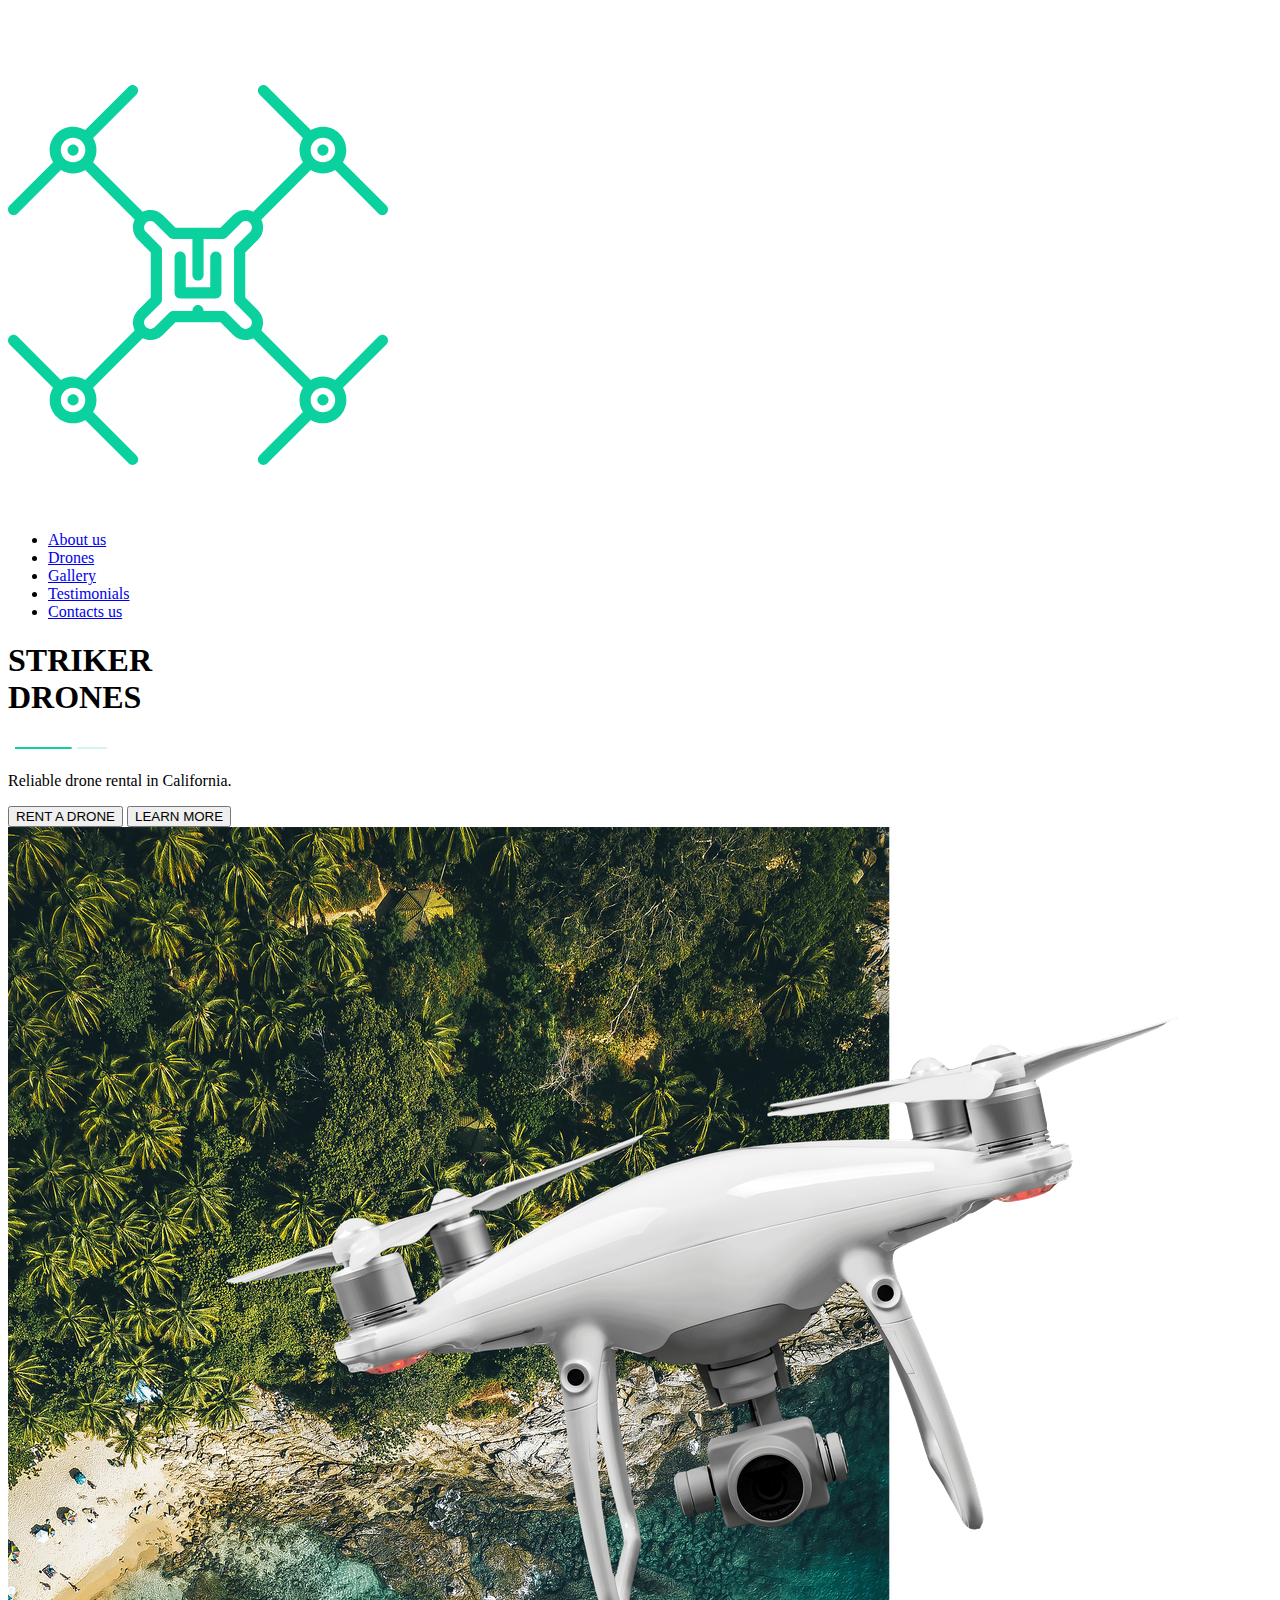
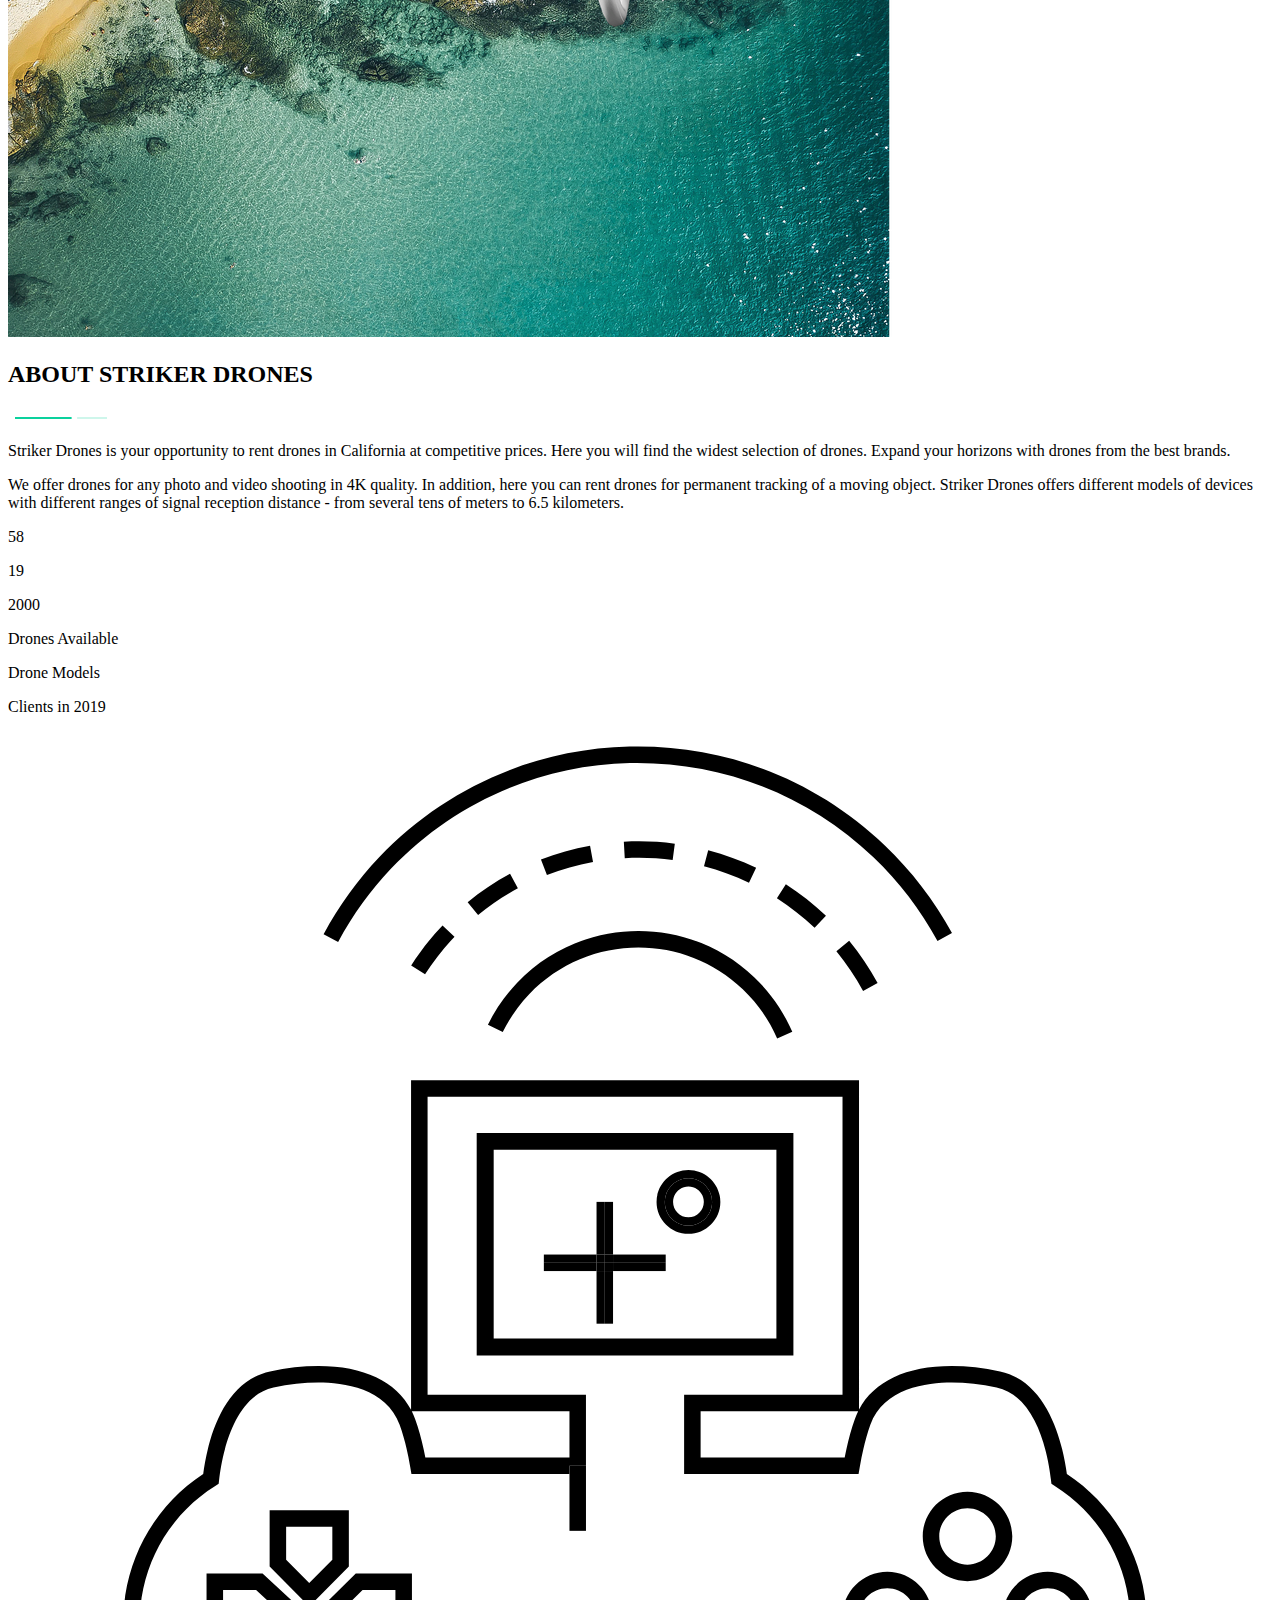
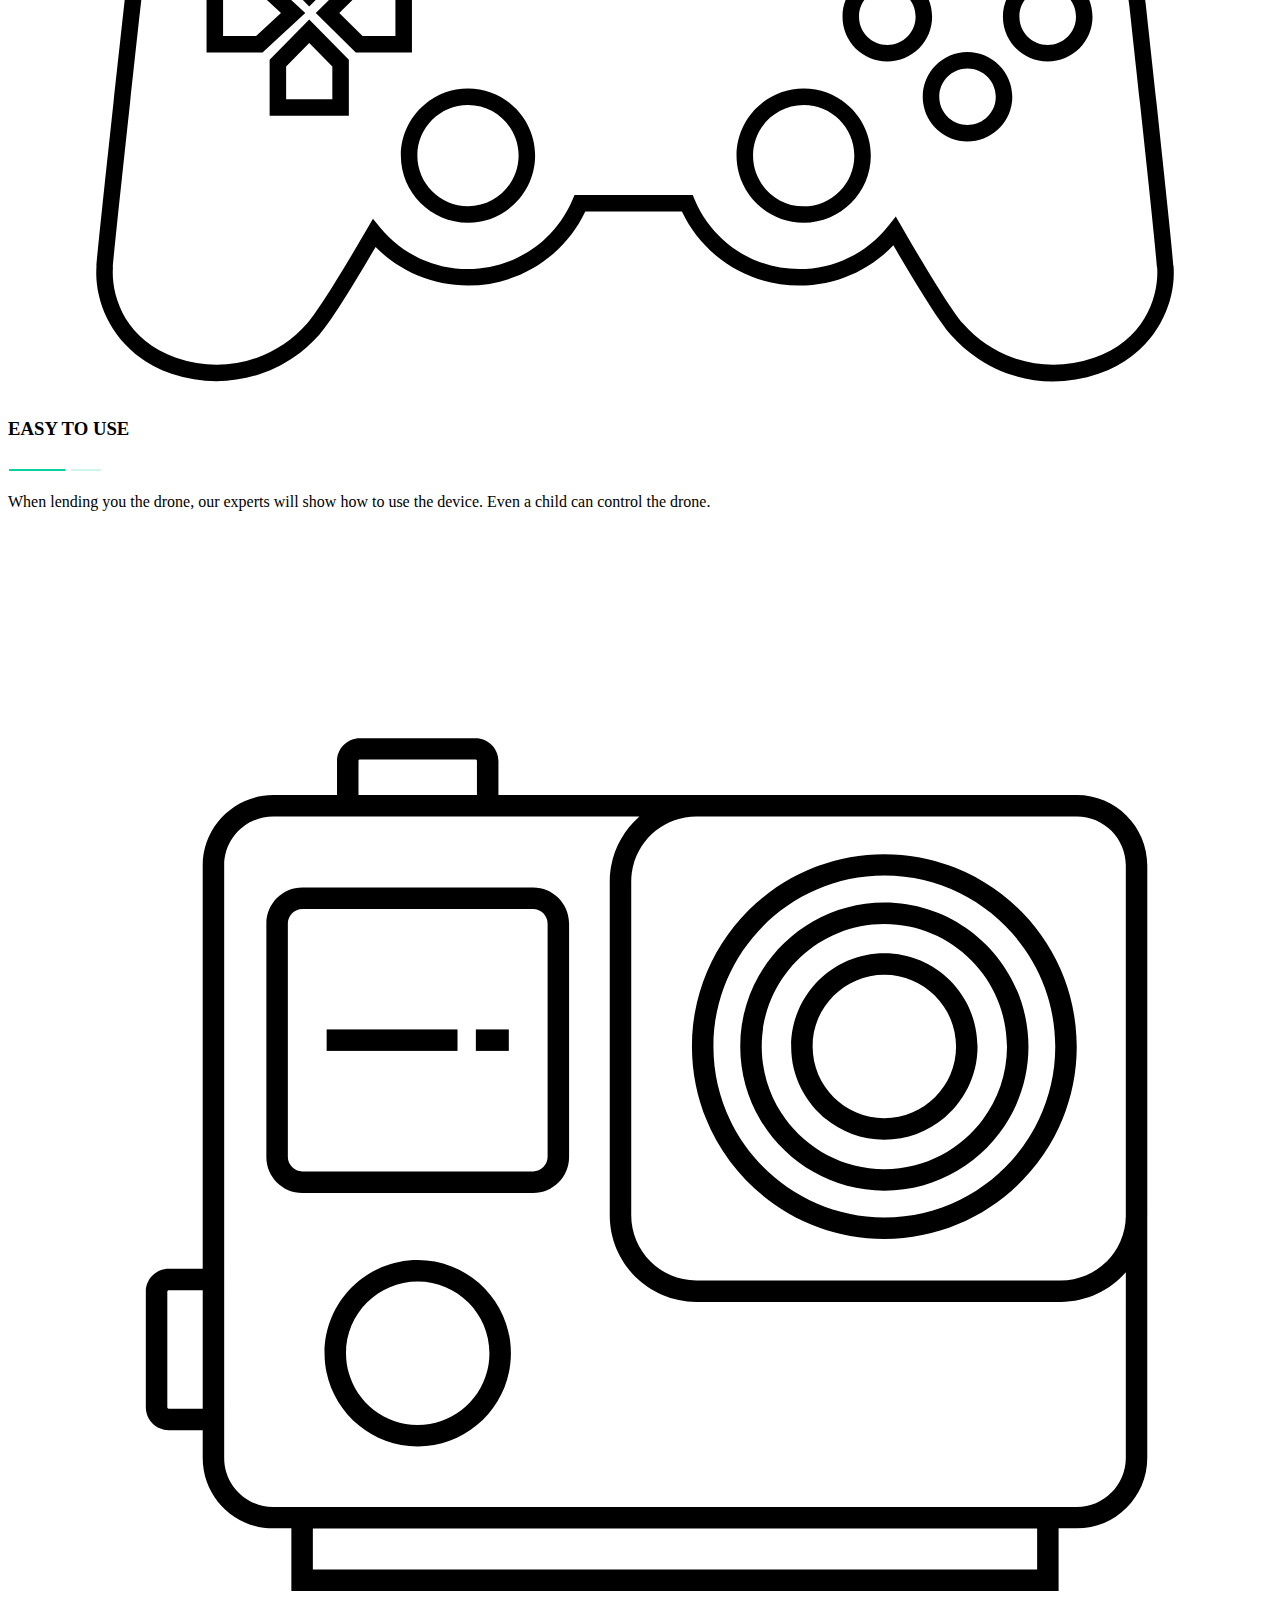
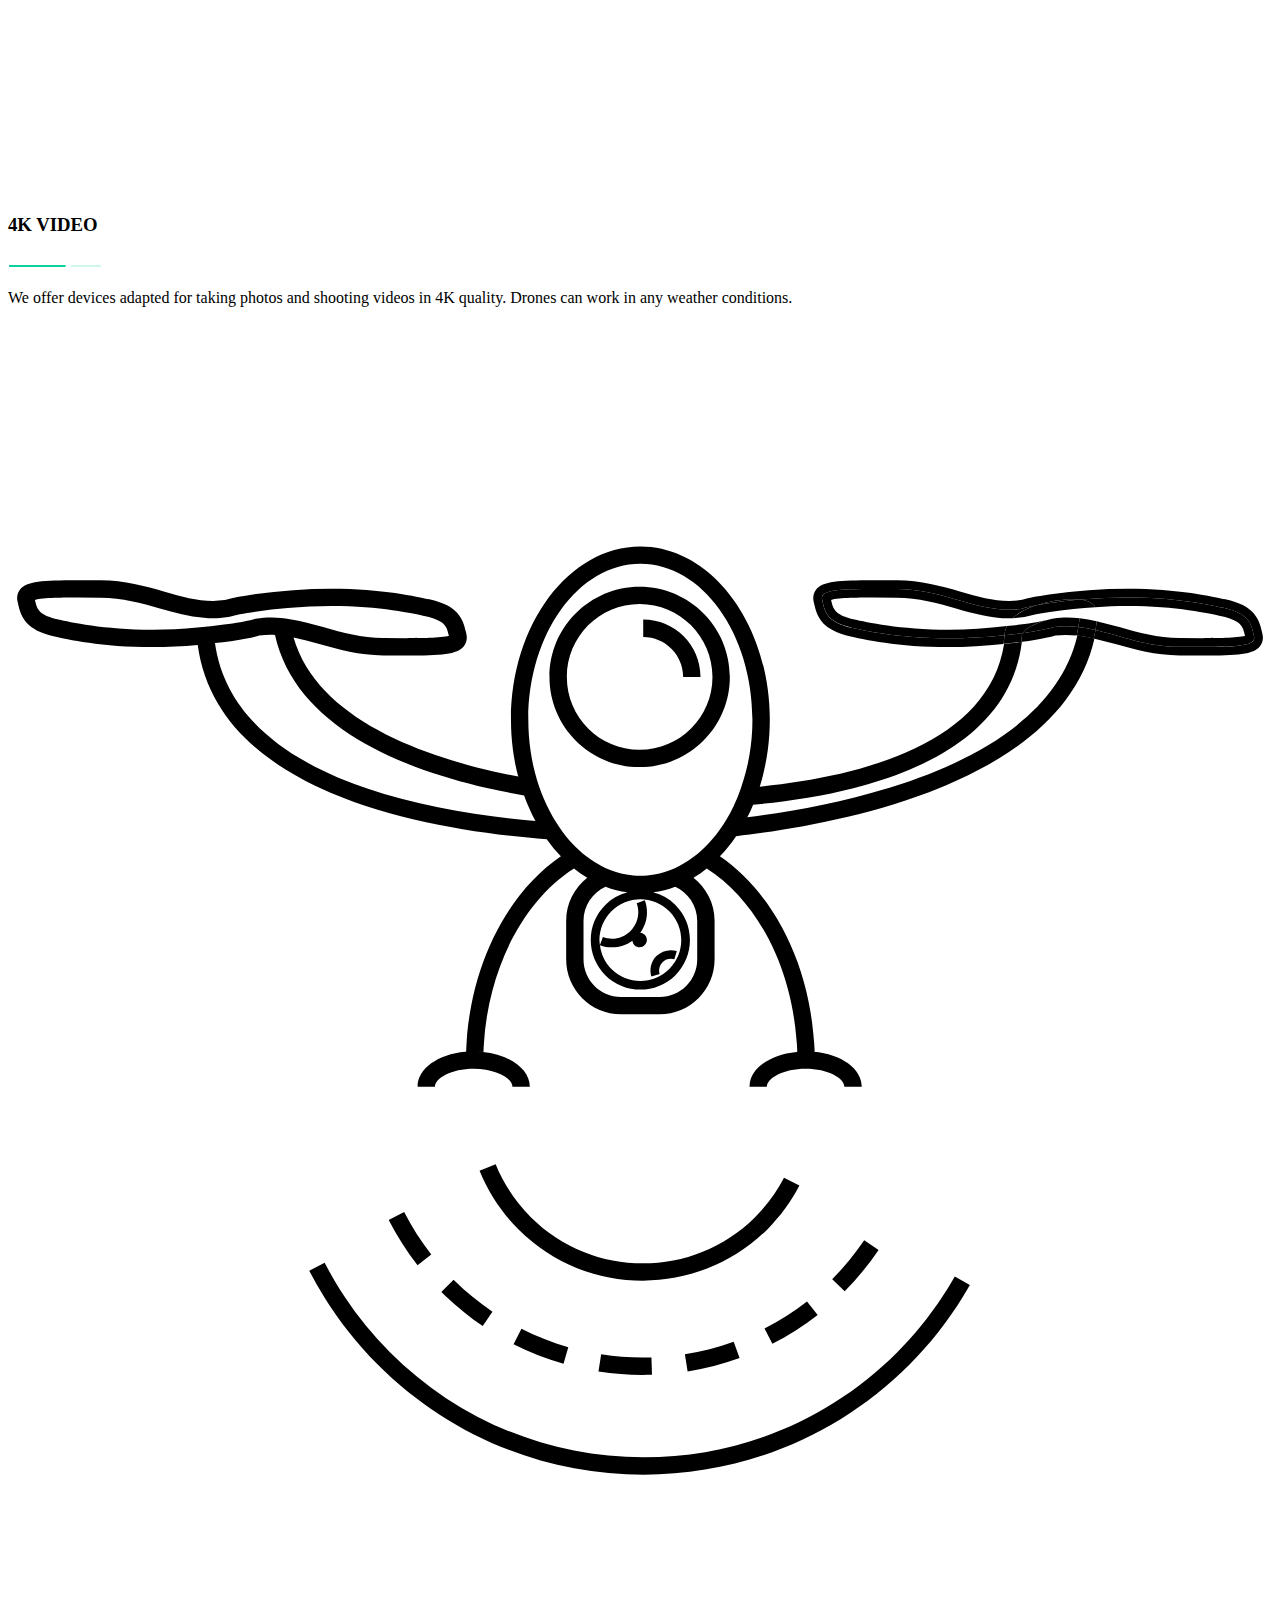
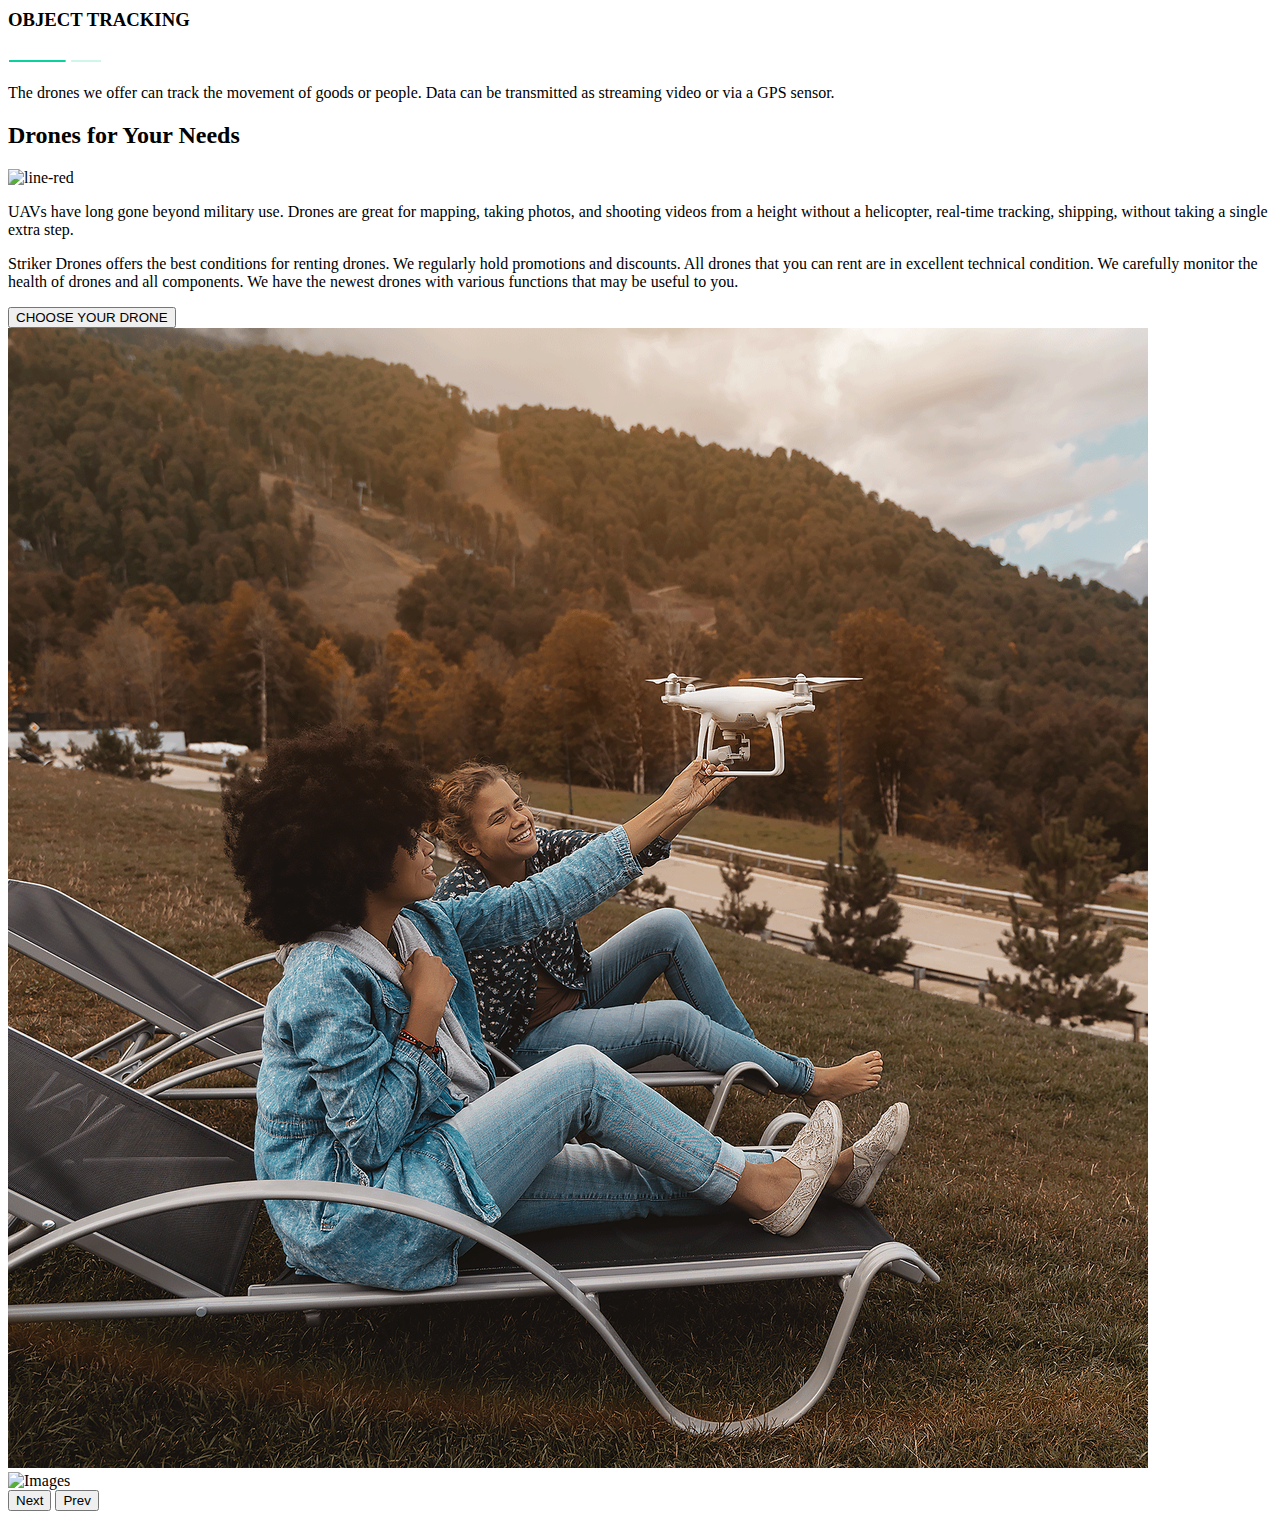
==== index.html @ bf51eaf3 "Sample code" ====
<!DOCTYPE html>
<html lang="en">

<head>
    <meta charset="UTF-8">
    <meta name="viewport" content="width=device-width, initial-scale=1.0">
    <link rel="stylesheet" href="style.css">
    <link href="https://fonts.googleapis.com/css2?family=Lato:wght@400;700&display=swap" rel="stylesheet">
    <link href="https://fonts.googleapis.com/css2?family=Fjalla+One&display=swap" rel="stylesheet">
    <title>Striker Drone</title>
    <link rel="icon" href="img/title.png">
</head>

<body>
    <header>
        <nav class="container">
            <div id="logo">
                <img src="img/logo.svg" alt="striker drone">
            </div>
            <div class="menu">
                <ul>
                    <li><a href="#aboutus">About us</a></li>
                    <li><a href="#dronrs">Drones</a></li>
                    <li><a href="#gallery">Gallery</a></li>
                    <li><a href="#testimonials">Testimonials</a></li>
                    <li><a href="#contactsus">Contacts us</a></li>
                </ul>
            </div>
        </nav>
        <div class="border container">
            <h1>STRIKER<br>DRONES</h1>
            <img src="img/line.svg" alt="line">
            <p class="border_page">Reliable drone rental in California.</p>
            <button class="button_rent">RENT A DRONE</button>
            <button class="button_learn">LEARN MORE</button>
        </div>


    </header>
    <main>
        <div class="second-container-wrap">
            <div class="container second-container">
                <img class="banner" src="img/banner.png" alt="banner ">
                <div class="about-company">
                    <h2>ABOUT STRIKER DRONES</h2>
                    <img src="img/line.svg" alt="line ">
                    <p class="paragraf-one">Striker Drones is your opportunity to rent drones in California at competitive prices. Here you will find the widest selection of drones. Expand your horizons with drones from the best brands.</p>
                    <p class="paragraf-two">We offer drones for any photo and video shooting in 4K quality. In addition, here you can rent drones for permanent tracking of a moving object. Striker Drones offers different models of devices with different ranges of signal reception
                        distance - from several tens of meters to 6.5 kilometers.</p>
                    <div class="collection">
                        <div class="number">
                            <p>58</p>
                            <p>19</p>
                            <p>2000</p>
                        </div>

                        <div class="text ">
                            <p>Drones Available</p>
                            <p>Drone Models</p>
                            <p>Clients in 2019</p>
                        </div>
                    </div>
                </div>
            </div>
        </div>
        <div class="basic-container">
            <div class="intro-icon container">
                <div class="one-icon">
                    <div class="icon-wrap">
                        <img src="img/icon1.svg" alt="icon1">
                        <h3>EASY TO USE</h3>
                    </div>
                    <img class="line" src="img/line1.svg" alt="linegreen ">
                    <p>When lending you the drone, our experts will show how to use the device. Even a child can control the drone.</p>
                </div>
                <div class="one-icon">
                    <div class="icon-wrap">
                        <img src="img/icon2.svg " alt="icon2">
                        <h3>4K VIDEO</h3>
                    </div>
                    <img class="line" src="img/line1.svg " alt="linegreen ">
                    <p>We offer devices adapted for taking photos and shooting videos in 4K quality. Drones can work in any weather conditions.</p>
                </div>
                <div class="one-icon">
                    <div class="icon-wrap">
                        <img src="img/icon3.svg" alt="icon3 ">
                        <h3>OBJECT TRACKING</h3>
                    </div>
                    <img class="line" src="img/line1.svg" alt="linegreen ">
                    <p>The drones we offer can track the movement of goods or people. Data can be transmitted as streaming video or via a GPS sensor.</p>
                </div>
            </div>
        </div>
        <div class="head-drone">
            <div class="main-drone container">
                <div class="drones-for">
                    <h2>Drones for Your Needs</h2>
                    <img src="img/line2.svg" alt="line-red">
                    <p class="p-one">UAVs have long gone beyond military use. Drones are great for mapping, taking photos, and shooting videos from a height without a helicopter, real-time tracking, shipping, without taking a single extra step.</p>
                    <p class="p-two">Striker Drones offers the best conditions for renting drones. We regularly hold promotions and discounts. All drones that you can rent are in excellent technical condition. We carefully monitor the health of drones and all components.
                        We have the newest drones with various functions that may be useful to you.</p>
                    <button class="button-choose">CHOOSE YOUR DRONE</button>
                </div>
                <div class="bg-photo">
                    <img src="img/photo.png" alt="drone-photo">
                </div>
            </div>
        </div>






        <!--<h2>OUR DRONES</h2>
        <a><img src="img/line.svg " alt="Line "></a>
        <p>Want to see more models? Contact us, send a request or drop by our office in San Jose. </p>

        <div class="slideshow-container container">
            <div class="mySlides fade">
                <div class="numbertext">1/4</div>
                <img src="img/zoom.png" alt="DJI MAVIC 2 ZOOM ">
                <p class="text">DJI MAVIC 2 ZOOM from $120/mo.</p>
            </div>
            <div class="mySlides fade">
                <div class="numbertext">2/4</div>
                <img src="img/phantom.png " alt="DJI MAVIC 2 PRO $90/mo ">
                <p class="text">DJI MAVIC 2 PRO from $90/mo.</p>

            </div>
            <div class="mySlides fade">
                <div class="numbertext">3/4</div>
                <img src="img/karma.png " alt="GOPRO KARMA DRONE ">
                <p class="text">GOPRO KARMA DRONE from $110/mo.</p>

            </div>
            <div class="mySlides fade">
                <div class="numbertext">4/4</div>
                <img src="img/dji_mini.jpeg " alt="DJI MINI 2 ">
                <p class="text">DJI MINI 2 from $80/mo.</p>
            </div>
            <a class="prev" onclick="plusSlides(-1)">&#10094</a>
            <a class="next" onclick="plusSlides(1)">&#10095</a>
        </div>
        <br>
        <div>
            <span class="dot" onclick="currentSlide(1)"></span>
            <span class="dot" onclick="currentSlide(2)"></span>
            <span class="dot" onclick="currentSlide(3)"></span>
            <span class="dot" onclick="currentSlide(4)"></span>
        </div>-->
        <div class="carousel">
            <img class="current-image" src="" alt="Images">
            <div class="buttons">
                <button class="next">Next</button>
                <button class="prev">Prev</button>
            </div>
        </div>

        <!--<div class="btn_text ">
                <h2>WANT TO RENT A DRONE?</h2>
                <img src="img/line.svg " alt="Line ">
                <p>Book your drone for rent right now by filling out the form and get a 10% discount! </p>
                <button>RENT A DRONE</button>
            </div>

            <div class="faq_answers ">
                <h2>FAQ</h2>
                <img src="img/line.svg " alt="Line ">
                <p>Do you have any questions? We will be happy to answer them! But first, look at the list of frequently asked questions.</p>
            </div>

            <article class="asked-questions ">
                <h3>How to rent a drone in your company?</h3>
                <p>It's very easy and takes a couple of minutes. Fill out an application on our website or contact us directly and specify which device you need.</p>
            </article>
            <article class="asked-questions ">
                <h3>Can I reserve the chosen drone for a specific date?</h3>
                <p>Of course. Our manager will contact you. You can specify the date and time, and your drone will be waiting for you.</p>
            </article>
            <article class="asked-questions ">
                <h3>I don’t know which drone I need. Will you help me choose?</h3>
                <p>Our experts will tell you which drones are best suited for your purposes. Tell us what you need a drone for, and we will find the best option.</p>
            </article>
            <article class="asked-questions ">
                <h3>What is the minimum rental period?</h3>
                <p>The minimum rental period for a drone is 1 week. After the end of this period, you can keep on renting or cancel the subscription.</p>
            </article>
            <article class="asked-questions ">
                <h3>How and when do I pay for the drone rental?</h3>
                <p>Before you pick up a drone at our office, you must pay in full. You can pay for our services in cash or by credit card.</p>
            </article>
            <article>
                <h3>What if there will appear any signs of use on the drone?</h3>
                <p>We want you to enjoy using drones products as though they were yours. We will clean small scratches and signs of use for free. </p>
            </article>-->










        <!--  <h2 id="contacts ">Contact Us</h2>
        <form action="# " method="POST ">
            <label>
    <input type="text " name="name " placeholder="Enter your full name* ">
</label>
            <label>
        <input type="tel " name="tel " placeholder="Enter your phone namber ">
</label>
            <label>
    <input type="email " name="email " placeholder="Enter your phone namber ">
</label>
            <label>
    <textarea name="message "></textarea>
</label>
            <input type="submit ">
        </form>
    </main>
    <footer>
        <div class="footer_logo ">
            <img src="img/logo.svg " alt="striker drone ">
        </div>
        <div class="menu_footer ">
            <ul>
                <li><a href="#aboutus ">About us</a></li>
                <li><a href="#dronrs ">Drones</a></li>
                <li><a href="#gallery ">Gallery</a></li>
                <li><a href="#testimonials ">Testimonials</a></li>
                <li><a href="#contactsus ">Contacts us</a></li>
            </ul>
        </div>
    </footer>-->


        <script src="js/main.js"></script>
</body>

</html>
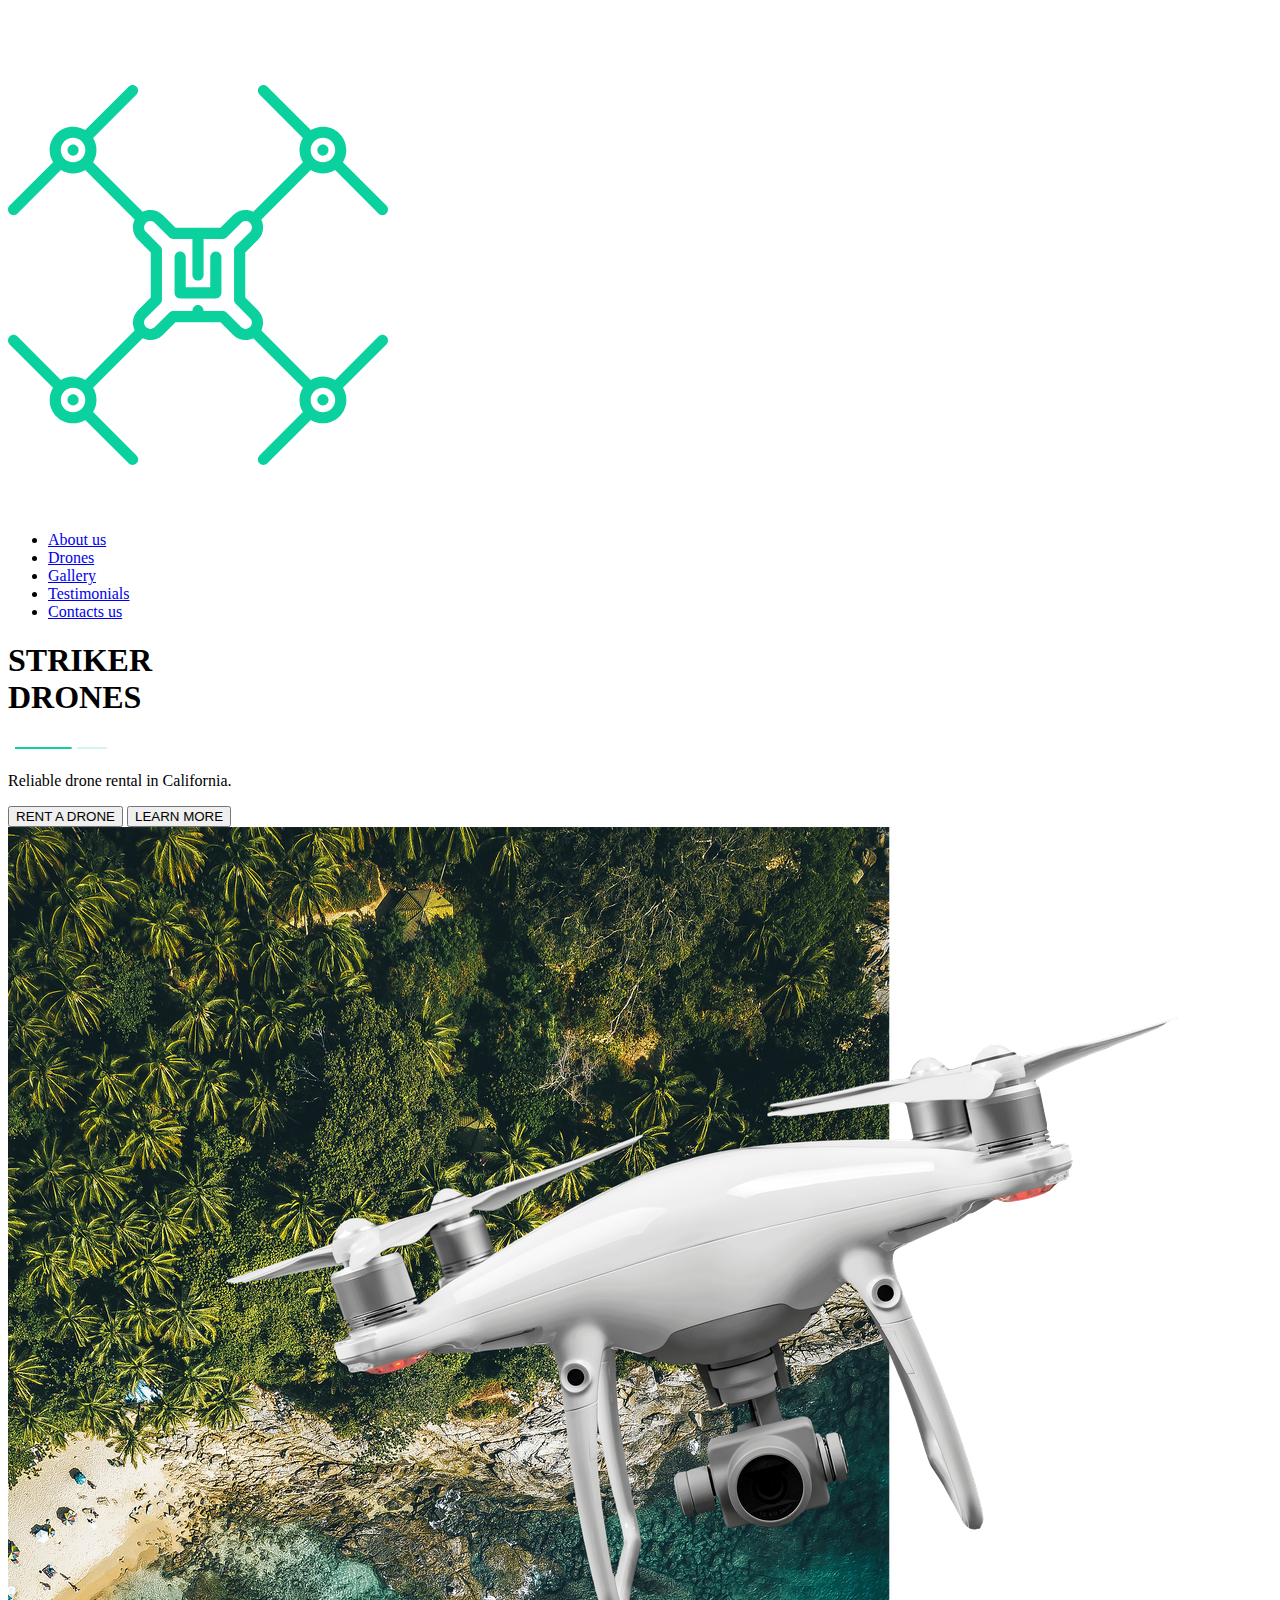
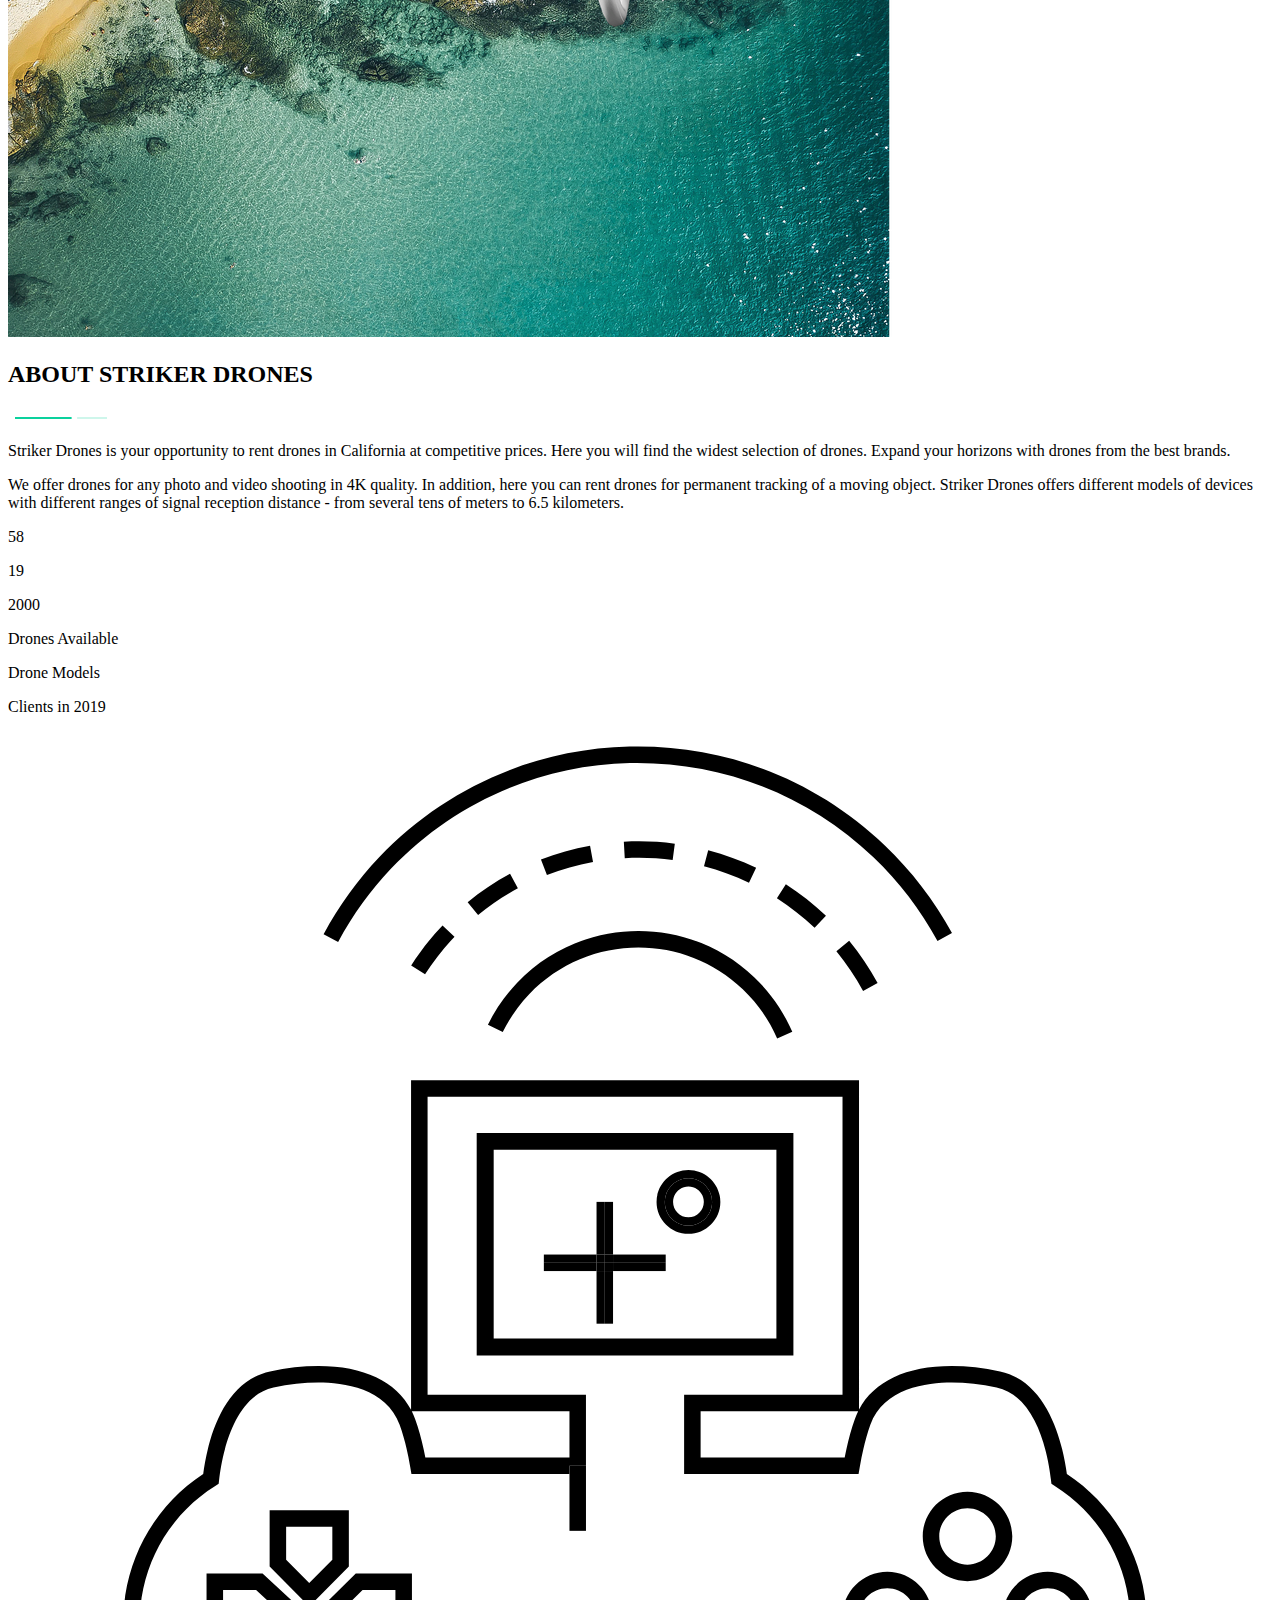
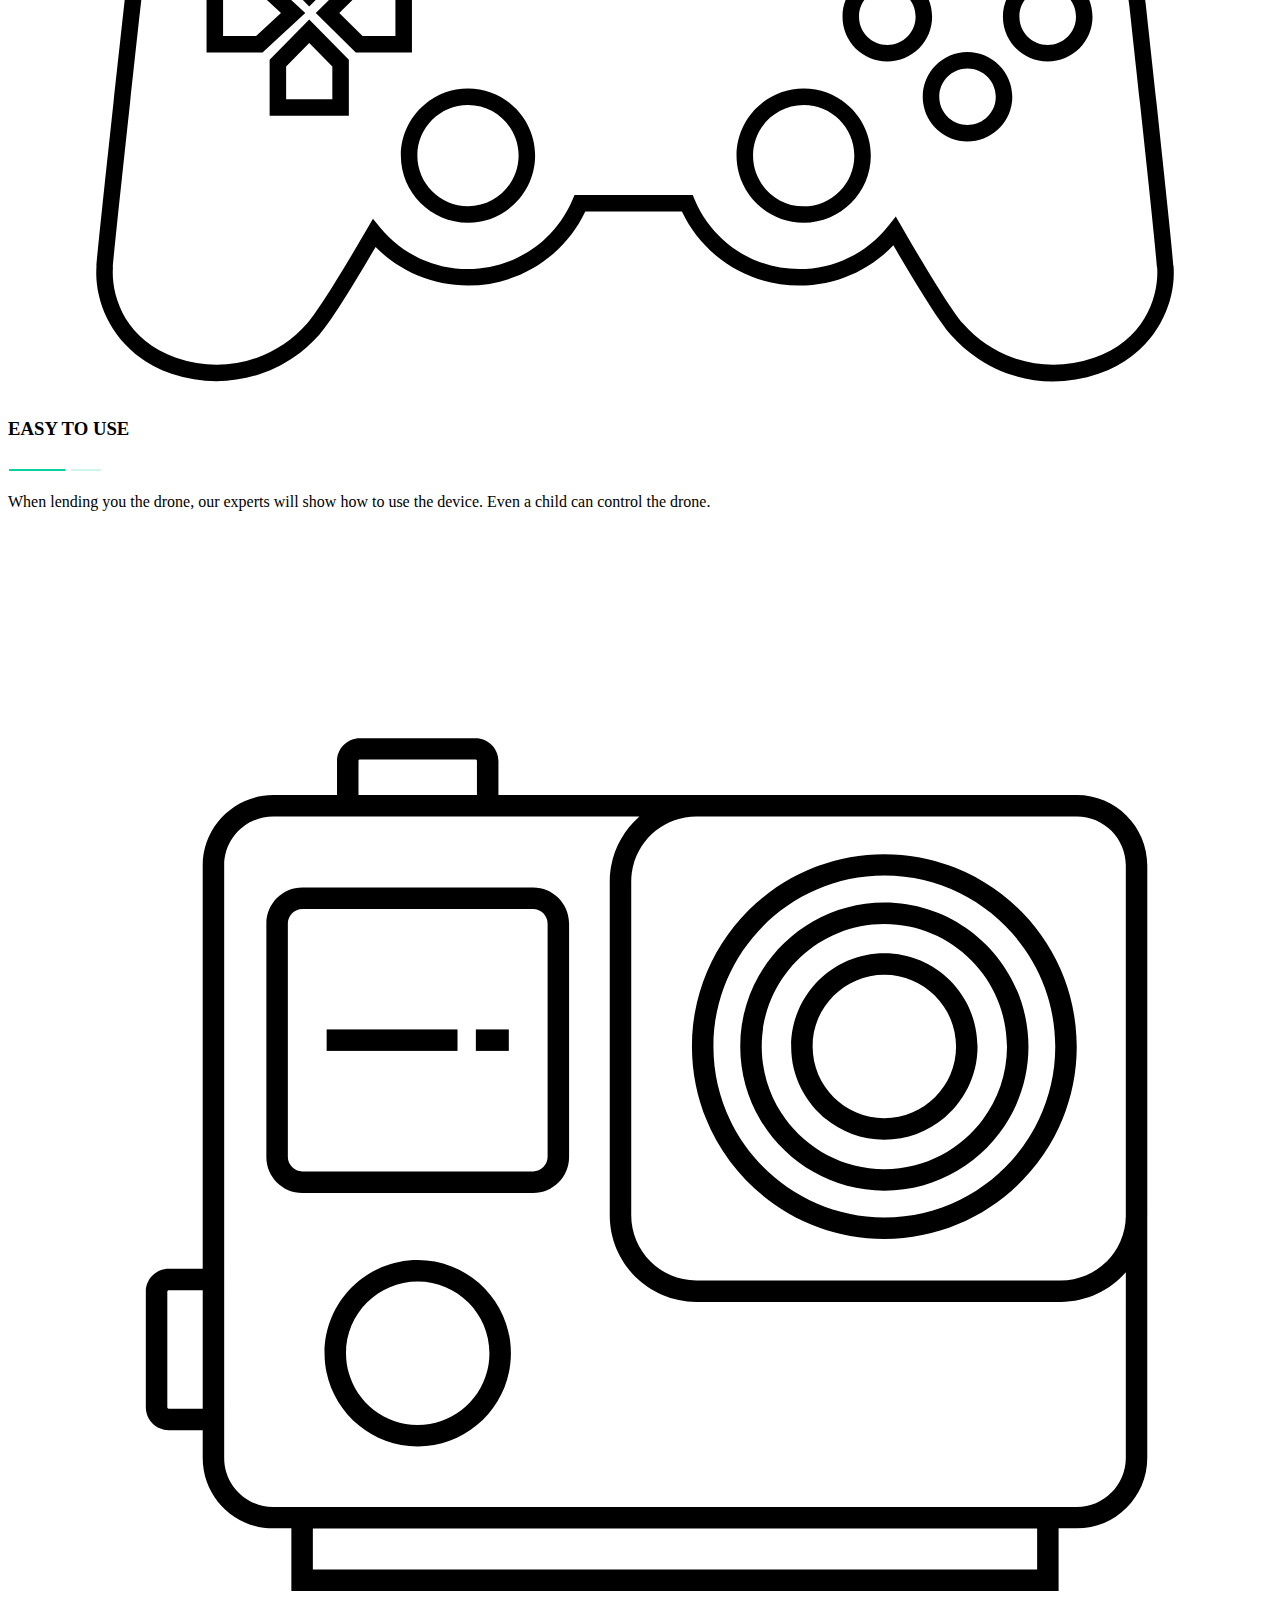
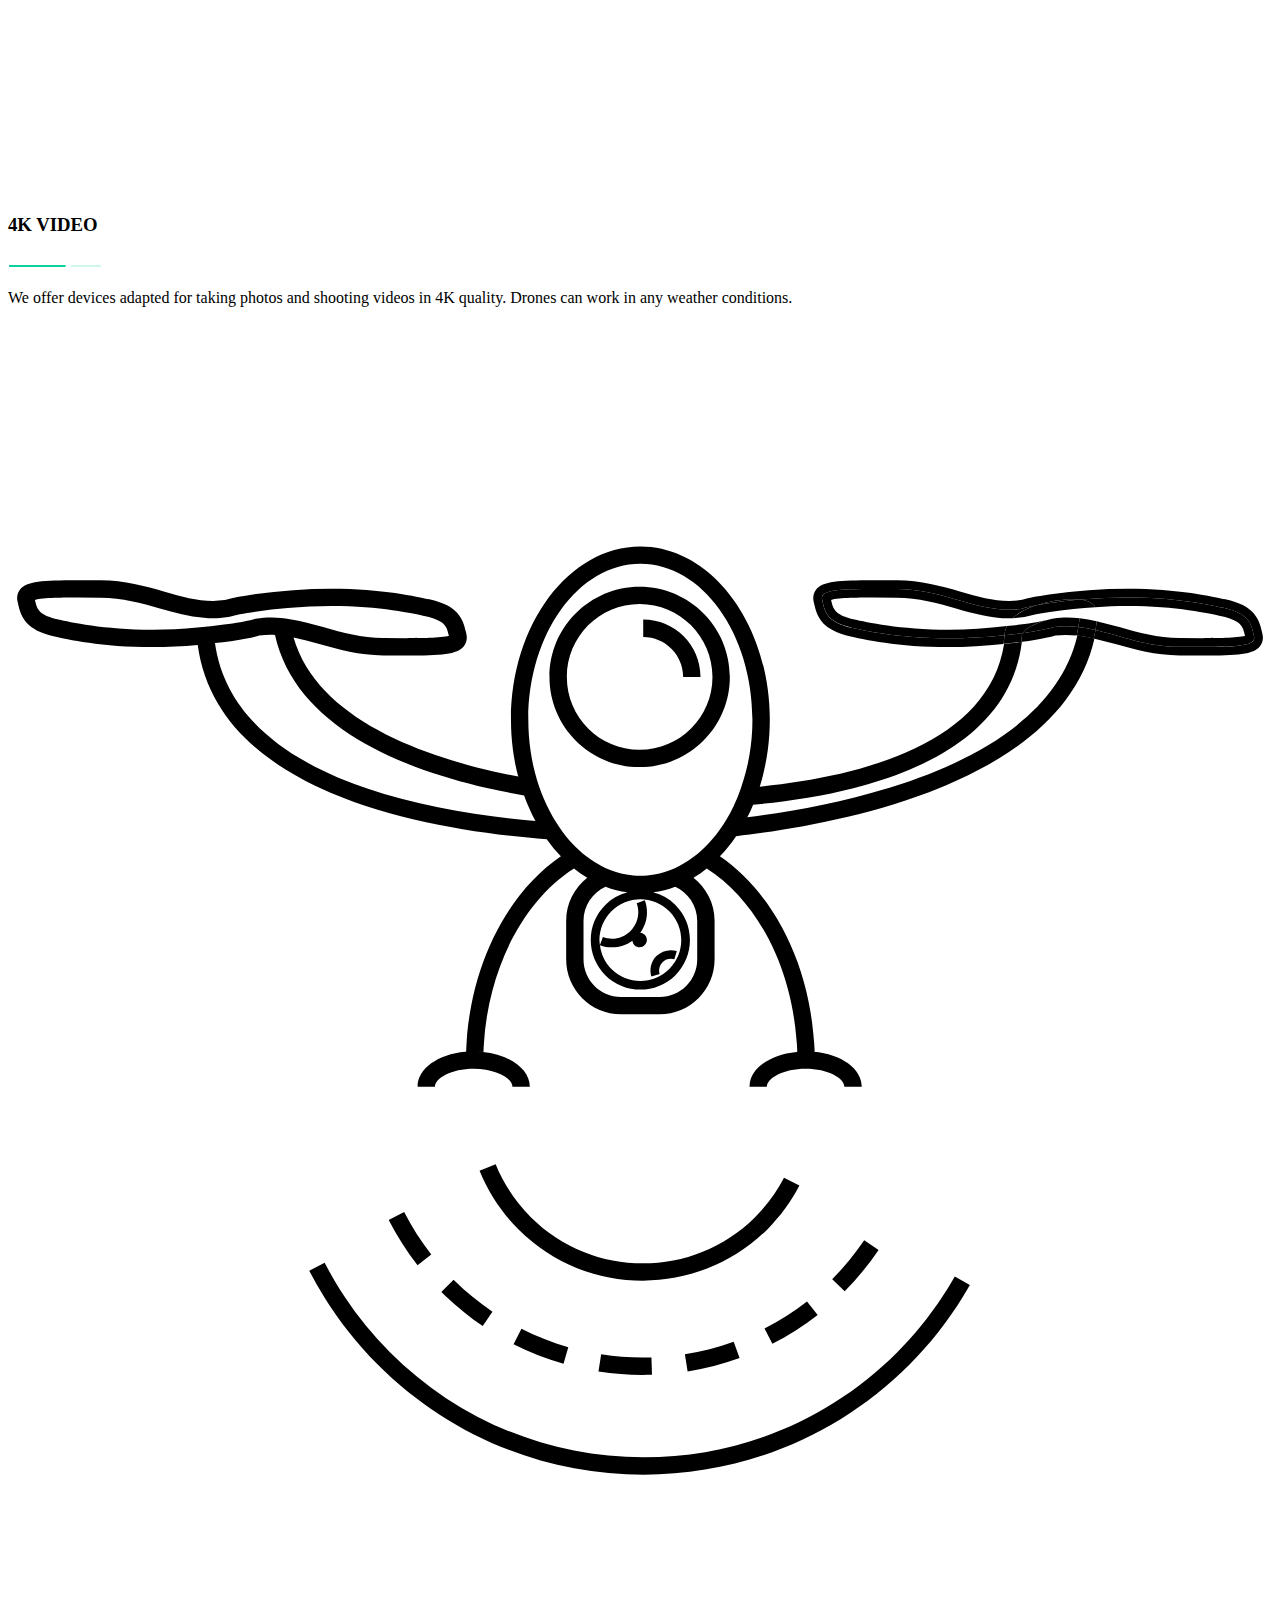
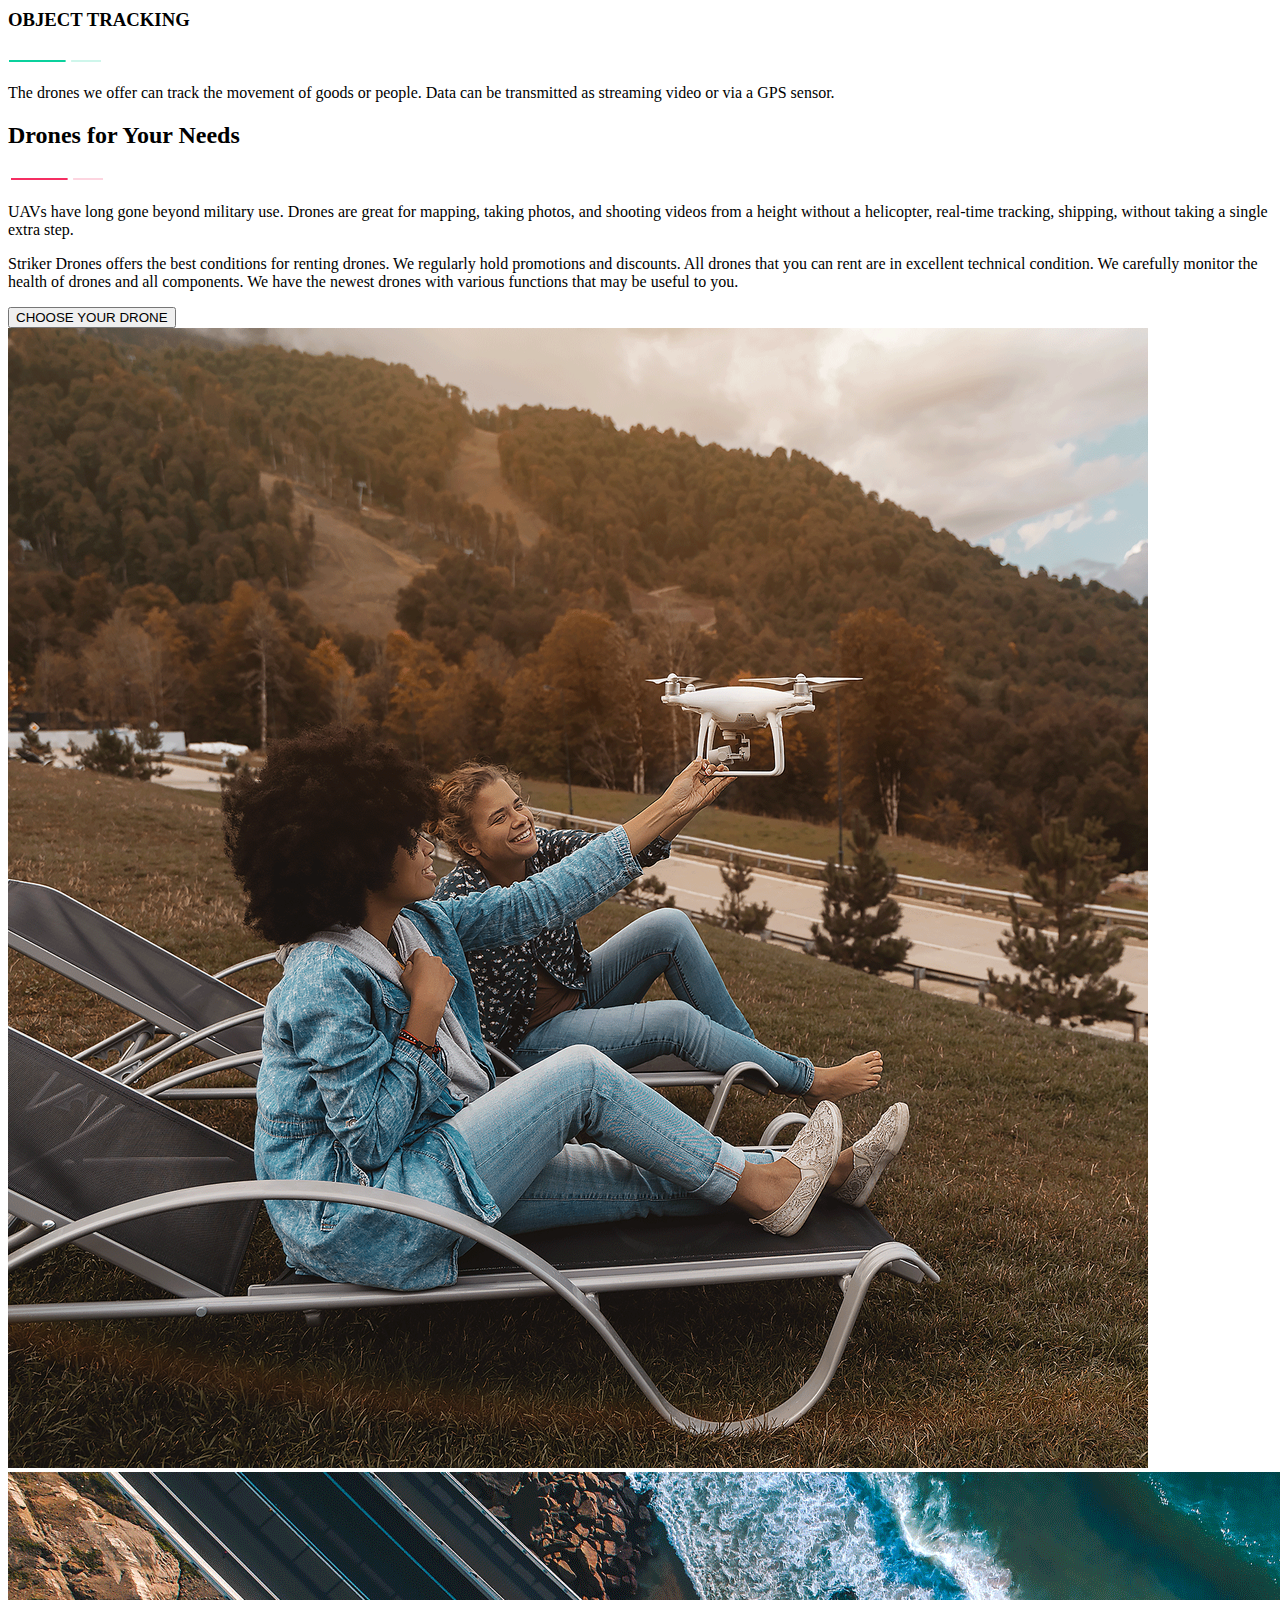
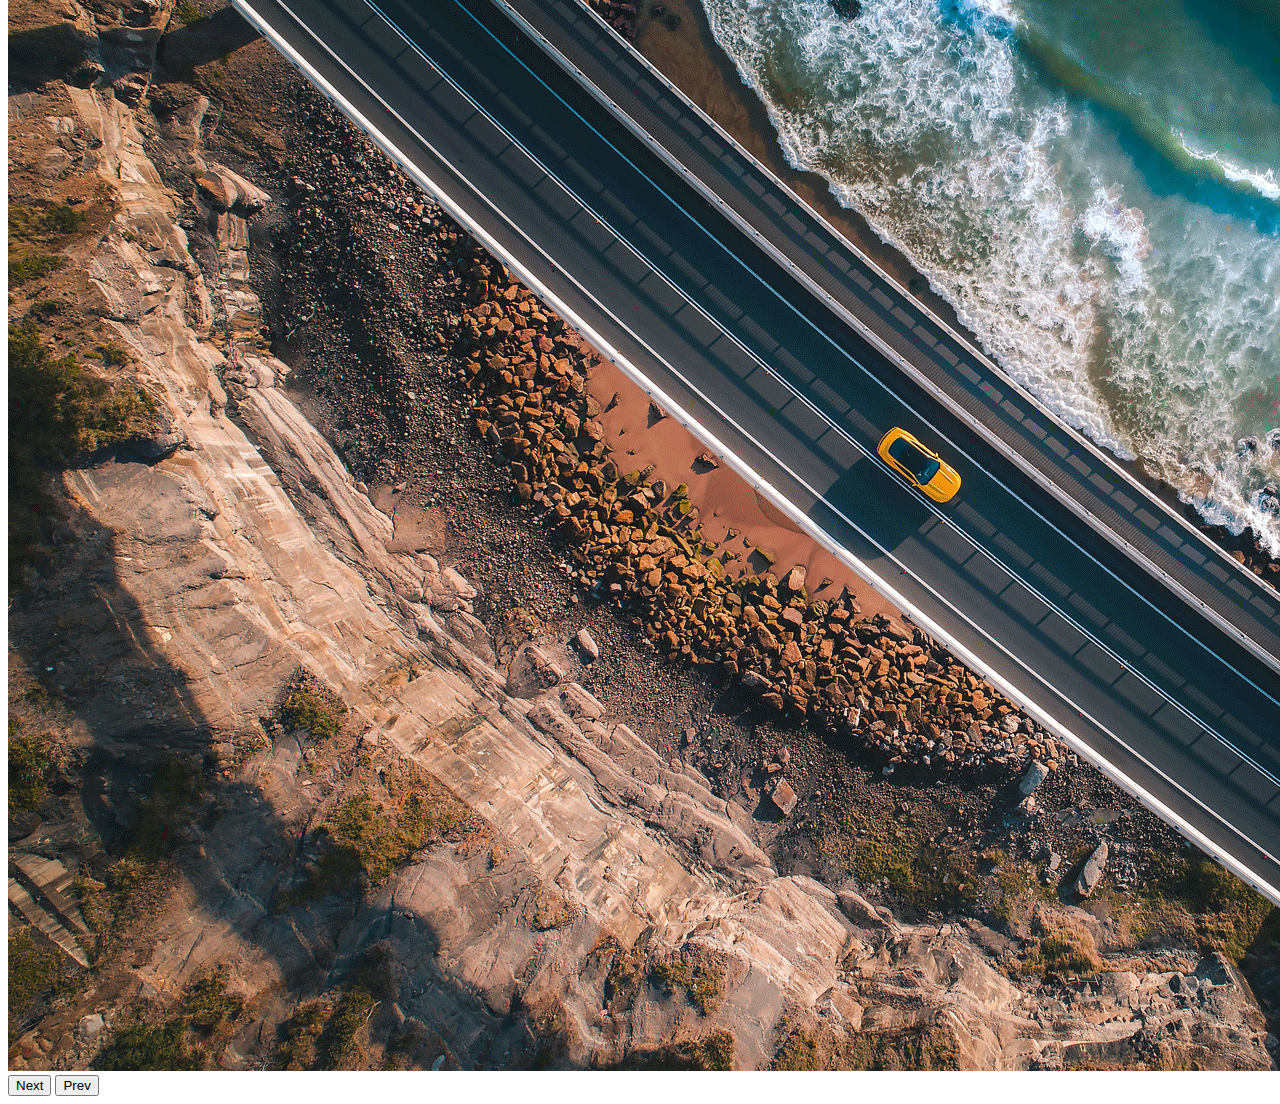
==== commit d25c4df2: "Sample code" ====
--- a/index.html
+++ b/index.html
@@ -4,7 +4,7 @@
 <head>
     <meta charset="UTF-8">
     <meta name="viewport" content="width=device-width, initial-scale=1.0">
-    <link rel="stylesheet" href="style.css">
+    <link rel="stylesheet" href="css/style.css>
     <link href="https://fonts.googleapis.com/css2?family=Lato:wght@400;700&display=swap" rel="stylesheet">
     <link href="https://fonts.googleapis.com/css2?family=Fjalla+One&display=swap" rel="stylesheet">
     <title>Striker Drone</title>
@@ -36,208 +36,208 @@
         </div>
 
 
-    </header>
-    <main>
-        <div class="second-container-wrap">
-            <div class="container second-container">
-                <img class="banner" src="img/banner.png" alt="banner ">
-                <div class="about-company">
-                    <h2>ABOUT STRIKER DRONES</h2>
-                    <img src="img/line.svg" alt="line ">
-                    <p class="paragraf-one">Striker Drones is your opportunity to rent drones in California at competitive prices. Here you will find the widest selection of drones. Expand your horizons with drones from the best brands.</p>
-                    <p class="paragraf-two">We offer drones for any photo and video shooting in 4K quality. In addition, here you can rent drones for permanent tracking of a moving object. Striker Drones offers different models of devices with different ranges of signal reception
-                        distance - from several tens of meters to 6.5 kilometers.</p>
-                    <div class="collection">
-                        <div class="number">
-                            <p>58</p>
-                            <p>19</p>
-                            <p>2000</p>
-                        </div>
-
-                        <div class="text ">
-                            <p>Drones Available</p>
-                            <p>Drone Models</p>
-                            <p>Clients in 2019</p>
-                        </div>
-                    </div>
+</header>
+<main>
+<div class="second-container-wrap">
+    <div class="container second-container">
+        <img class="banner" src="img/banner.png" alt="banner ">
+        <div class="about-company">
+            <h2>ABOUT STRIKER DRONES</h2>
+            <img src="img/line.svg" alt="line ">
+            <p class="paragraf-one">Striker Drones is your opportunity to rent drones in California at competitive prices. Here you will find the widest selection of drones. Expand your horizons with drones from the best brands.</p>
+            <p class="paragraf-two">We offer drones for any photo and video shooting in 4K quality. In addition, here you can rent drones for permanent tracking of a moving object. Striker Drones offers different models of devices with different ranges of signal reception
+                distance - from several tens of meters to 6.5 kilometers.</p>
+            <div class="collection">
+                <div class="number">
+                    <p>58</p>
+                    <p>19</p>
+                    <p>2000</p>
                 </div>
-            </div>
-        </div>
-        <div class="basic-container">
-            <div class="intro-icon container">
-                <div class="one-icon">
-                    <div class="icon-wrap">
-                        <img src="img/icon1.svg" alt="icon1">
-                        <h3>EASY TO USE</h3>
-                    </div>
-                    <img class="line" src="img/line1.svg" alt="linegreen ">
-                    <p>When lending you the drone, our experts will show how to use the device. Even a child can control the drone.</p>
+
+                <div class="text ">
+                    <p>Drones Available</p>
+                    <p>Drone Models</p>
+                    <p>Clients in 2019</p>
                 </div>
-                <div class="one-icon">
-                    <div class="icon-wrap">
-                        <img src="img/icon2.svg " alt="icon2">
-                        <h3>4K VIDEO</h3>
-                    </div>
-                    <img class="line" src="img/line1.svg " alt="linegreen ">
-                    <p>We offer devices adapted for taking photos and shooting videos in 4K quality. Drones can work in any weather conditions.</p>
-                </div>
-                <div class="one-icon">
-                    <div class="icon-wrap">
-                        <img src="img/icon3.svg" alt="icon3 ">
-                        <h3>OBJECT TRACKING</h3>
-                    </div>
-                    <img class="line" src="img/line1.svg" alt="linegreen ">
-                    <p>The drones we offer can track the movement of goods or people. Data can be transmitted as streaming video or via a GPS sensor.</p>
-                </div>
-            </div>
-        </div>
-        <div class="head-drone">
-            <div class="main-drone container">
-                <div class="drones-for">
-                    <h2>Drones for Your Needs</h2>
-                    <img src="img/line2.svg" alt="line-red">
-                    <p class="p-one">UAVs have long gone beyond military use. Drones are great for mapping, taking photos, and shooting videos from a height without a helicopter, real-time tracking, shipping, without taking a single extra step.</p>
-                    <p class="p-two">Striker Drones offers the best conditions for renting drones. We regularly hold promotions and discounts. All drones that you can rent are in excellent technical condition. We carefully monitor the health of drones and all components.
-                        We have the newest drones with various functions that may be useful to you.</p>
-                    <button class="button-choose">CHOOSE YOUR DRONE</button>
-                </div>
-                <div class="bg-photo">
-                    <img src="img/photo.png" alt="drone-photo">
-                </div>
-            </div>
-        </div>
-
-
-
-
-
-
-        <!--<h2>OUR DRONES</h2>
-        <a><img src="img/line.svg " alt="Line "></a>
-        <p>Want to see more models? Contact us, send a request or drop by our office in San Jose. </p>
-
-        <div class="slideshow-container container">
-            <div class="mySlides fade">
-                <div class="numbertext">1/4</div>
-                <img src="img/zoom.png" alt="DJI MAVIC 2 ZOOM ">
-                <p class="text">DJI MAVIC 2 ZOOM from $120/mo.</p>
-            </div>
-            <div class="mySlides fade">
-                <div class="numbertext">2/4</div>
-                <img src="img/phantom.png " alt="DJI MAVIC 2 PRO $90/mo ">
-                <p class="text">DJI MAVIC 2 PRO from $90/mo.</p>
-
-            </div>
-            <div class="mySlides fade">
-                <div class="numbertext">3/4</div>
-                <img src="img/karma.png " alt="GOPRO KARMA DRONE ">
-                <p class="text">GOPRO KARMA DRONE from $110/mo.</p>
-
-            </div>
-            <div class="mySlides fade">
-                <div class="numbertext">4/4</div>
-                <img src="img/dji_mini.jpeg " alt="DJI MINI 2 ">
-                <p class="text">DJI MINI 2 from $80/mo.</p>
-            </div>
-            <a class="prev" onclick="plusSlides(-1)">&#10094</a>
-            <a class="next" onclick="plusSlides(1)">&#10095</a>
-        </div>
-        <br>
-        <div>
-            <span class="dot" onclick="currentSlide(1)"></span>
-            <span class="dot" onclick="currentSlide(2)"></span>
-            <span class="dot" onclick="currentSlide(3)"></span>
-            <span class="dot" onclick="currentSlide(4)"></span>
-        </div>-->
-        <div class="carousel">
-            <img class="current-image" src="" alt="Images">
-            <div class="buttons">
-                <button class="next">Next</button>
-                <button class="prev">Prev</button>
-            </div>
-        </div>
-
-        <!--<div class="btn_text ">
-                <h2>WANT TO RENT A DRONE?</h2>
-                <img src="img/line.svg " alt="Line ">
-                <p>Book your drone for rent right now by filling out the form and get a 10% discount! </p>
-                <button>RENT A DRONE</button>
-            </div>
-
-            <div class="faq_answers ">
-                <h2>FAQ</h2>
-                <img src="img/line.svg " alt="Line ">
-                <p>Do you have any questions? We will be happy to answer them! But first, look at the list of frequently asked questions.</p>
-            </div>
-
-            <article class="asked-questions ">
-                <h3>How to rent a drone in your company?</h3>
-                <p>It's very easy and takes a couple of minutes. Fill out an application on our website or contact us directly and specify which device you need.</p>
-            </article>
-            <article class="asked-questions ">
-                <h3>Can I reserve the chosen drone for a specific date?</h3>
-                <p>Of course. Our manager will contact you. You can specify the date and time, and your drone will be waiting for you.</p>
-            </article>
-            <article class="asked-questions ">
-                <h3>I don’t know which drone I need. Will you help me choose?</h3>
-                <p>Our experts will tell you which drones are best suited for your purposes. Tell us what you need a drone for, and we will find the best option.</p>
-            </article>
-            <article class="asked-questions ">
-                <h3>What is the minimum rental period?</h3>
-                <p>The minimum rental period for a drone is 1 week. After the end of this period, you can keep on renting or cancel the subscription.</p>
-            </article>
-            <article class="asked-questions ">
-                <h3>How and when do I pay for the drone rental?</h3>
-                <p>Before you pick up a drone at our office, you must pay in full. You can pay for our services in cash or by credit card.</p>
-            </article>
-            <article>
-                <h3>What if there will appear any signs of use on the drone?</h3>
-                <p>We want you to enjoy using drones products as though they were yours. We will clean small scratches and signs of use for free. </p>
-            </article>-->
-
-
-
-
-
-
-
-
-
-
-        <!--  <h2 id="contacts ">Contact Us</h2>
-        <form action="# " method="POST ">
-            <label>
-    <input type="text " name="name " placeholder="Enter your full name* ">
-</label>
-            <label>
-        <input type="tel " name="tel " placeholder="Enter your phone namber ">
-</label>
-            <label>
-    <input type="email " name="email " placeholder="Enter your phone namber ">
-</label>
-            <label>
-    <textarea name="message "></textarea>
-</label>
-            <input type="submit ">
-        </form>
-    </main>
-    <footer>
-        <div class="footer_logo ">
-            <img src="img/logo.svg " alt="striker drone ">
-        </div>
-        <div class="menu_footer ">
-            <ul>
-                <li><a href="#aboutus ">About us</a></li>
-                <li><a href="#dronrs ">Drones</a></li>
-                <li><a href="#gallery ">Gallery</a></li>
-                <li><a href="#testimonials ">Testimonials</a></li>
-                <li><a href="#contactsus ">Contacts us</a></li>
-            </ul>
-        </div>
-    </footer>-->
-
-
-        <script src="js/main.js"></script>
+            </div>
+        </div>
+    </div>
+</div>
+<div class="basic-container">
+    <div class="intro-icon container">
+        <div class="one-icon">
+            <div class="icon-wrap">
+                <img src="img/icon1.svg" alt="icon1">
+                <h3>EASY TO USE</h3>
+            </div>
+            <img class="line" src="img/line1.svg" alt="linegreen ">
+            <p>When lending you the drone, our experts will show how to use the device. Even a child can control the drone.</p>
+        </div>
+        <div class="one-icon">
+            <div class="icon-wrap">
+                <img src="img/icon2.svg " alt="icon2">
+                <h3>4K VIDEO</h3>
+            </div>
+            <img class="line" src="img/line1.svg " alt="linegreen ">
+            <p>We offer devices adapted for taking photos and shooting videos in 4K quality. Drones can work in any weather conditions.</p>
+        </div>
+        <div class="one-icon">
+            <div class="icon-wrap">
+                <img src="img/icon3.svg" alt="icon3 ">
+                <h3>OBJECT TRACKING</h3>
+            </div>
+            <img class="line" src="img/line1.svg" alt="linegreen ">
+            <p>The drones we offer can track the movement of goods or people. Data can be transmitted as streaming video or via a GPS sensor.</p>
+        </div>
+    </div>
+</div>
+<div class="head-drone">
+    <div class="main-drone container">
+        <div class="drones-for">
+            <h2>Drones for Your Needs</h2>
+            <img src="img/line2.svg" alt="line-red">
+            <p class="p-one">UAVs have long gone beyond military use. Drones are great for mapping, taking photos, and shooting videos from a height without a helicopter, real-time tracking, shipping, without taking a single extra step.</p>
+            <p class="p-two">Striker Drones offers the best conditions for renting drones. We regularly hold promotions and discounts. All drones that you can rent are in excellent technical condition. We carefully monitor the health of drones and all components.
+                We have the newest drones with various functions that may be useful to you.</p>
+            <button class="button-choose">CHOOSE YOUR DRONE</button>
+        </div>
+        <div class="bg-photo">
+            <img src="img/photo.png" alt="drone-photo">
+        </div>
+    </div>
+</div>
+
+
+
+
+
+
+<!--<h2>OUR DRONES</h2>
+<a><img src="img/line.svg " alt="Line "></a>
+<p>Want to see more models? Contact us, send a request or drop by our office in San Jose. </p>
+
+<div class="slideshow-container container">
+    <div class="mySlides fade">
+        <div class="numbertext">1/4</div>
+        <img src="img/zoom.png" alt="DJI MAVIC 2 ZOOM ">
+        <p class="text">DJI MAVIC 2 ZOOM from $120/mo.</p>
+    </div>
+    <div class="mySlides fade">
+        <div class="numbertext">2/4</div>
+        <img src="img/phantom.png " alt="DJI MAVIC 2 PRO $90/mo ">
+        <p class="text">DJI MAVIC 2 PRO from $90/mo.</p>
+
+    </div>
+    <div class="mySlides fade">
+        <div class="numbertext">3/4</div>
+        <img src="img/karma.png " alt="GOPRO KARMA DRONE ">
+        <p class="text">GOPRO KARMA DRONE from $110/mo.</p>
+
+    </div>
+    <div class="mySlides fade">
+        <div class="numbertext">4/4</div>
+        <img src="img/dji_mini.jpeg " alt="DJI MINI 2 ">
+        <p class="text">DJI MINI 2 from $80/mo.</p>
+    </div>
+    <a class="prev" onclick="plusSlides(-1)">&#10094</a>
+    <a class="next" onclick="plusSlides(1)">&#10095</a>
+</div>
+<br>
+<div>
+    <span class="dot" onclick="currentSlide(1)"></span>
+    <span class="dot" onclick="currentSlide(2)"></span>
+    <span class="dot" onclick="currentSlide(3)"></span>
+    <span class="dot" onclick="currentSlide(4)"></span>
+</div>-->
+<div class="carousel">
+    <img class="current-image" src="" alt="Images">
+    <div class="buttons">
+        <button class="next">Next</button>
+        <button class="prev">Prev</button>
+    </div>
+</div>
+
+<!--<div class="btn_text ">
+        <h2>WANT TO RENT A DRONE?</h2>
+        <img src="img/line.svg " alt="Line ">
+        <p>Book your drone for rent right now by filling out the form and get a 10% discount! </p>
+        <button>RENT A DRONE</button>
+    </div>
+
+    <div class="faq_answers ">
+        <h2>FAQ</h2>
+        <img src="img/line.svg " alt="Line ">
+        <p>Do you have any questions? We will be happy to answer them! But first, look at the list of frequently asked questions.</p>
+    </div>
+
+    <article class="asked-questions ">
+        <h3>How to rent a drone in your company?</h3>
+        <p>It's very easy and takes a couple of minutes. Fill out an application on our website or contact us directly and specify which device you need.</p>
+    </article>
+    <article class="asked-questions ">
+        <h3>Can I reserve the chosen drone for a specific date?</h3>
+        <p>Of course. Our manager will contact you. You can specify the date and time, and your drone will be waiting for you.</p>
+    </article>
+    <article class="asked-questions ">
+        <h3>I don’t know which drone I need. Will you help me choose?</h3>
+        <p>Our experts will tell you which drones are best suited for your purposes. Tell us what you need a drone for, and we will find the best option.</p>
+    </article>
+    <article class="asked-questions ">
+        <h3>What is the minimum rental period?</h3>
+        <p>The minimum rental period for a drone is 1 week. After the end of this period, you can keep on renting or cancel the subscription.</p>
+    </article>
+    <article class="asked-questions ">
+        <h3>How and when do I pay for the drone rental?</h3>
+        <p>Before you pick up a drone at our office, you must pay in full. You can pay for our services in cash or by credit card.</p>
+    </article>
+    <article>
+        <h3>What if there will appear any signs of use on the drone?</h3>
+        <p>We want you to enjoy using drones products as though they were yours. We will clean small scratches and signs of use for free. </p>
+    </article>-->
+
+
+
+
+
+
+
+
+
+
+<!--  <h2 id="contacts ">Contact Us</h2>
+<form action="# " method="POST ">
+    <label>
+<input type="text " name="name " placeholder="Enter your full name* ">
+</label>
+    <label>
+<input type="tel " name="tel " placeholder="Enter your phone namber ">
+</label>
+    <label>
+<input type="email " name="email " placeholder="Enter your phone namber ">
+</label>
+    <label>
+<textarea name="message "></textarea>
+</label>
+    <input type="submit ">
+</form>
+</main>
+<footer>
+<div class="footer_logo ">
+    <img src="img/logo.svg " alt="striker drone ">
+</div>
+<div class="menu_footer ">
+    <ul>
+        <li><a href="#aboutus ">About us</a></li>
+        <li><a href="#dronrs ">Drones</a></li>
+        <li><a href="#gallery ">Gallery</a></li>
+        <li><a href="#testimonials ">Testimonials</a></li>
+        <li><a href="#contactsus ">Contacts us</a></li>
+    </ul>
+</div>
+</footer>-->
+
+
+<script src="js/main.js"></script>
 </body>
 
 </html>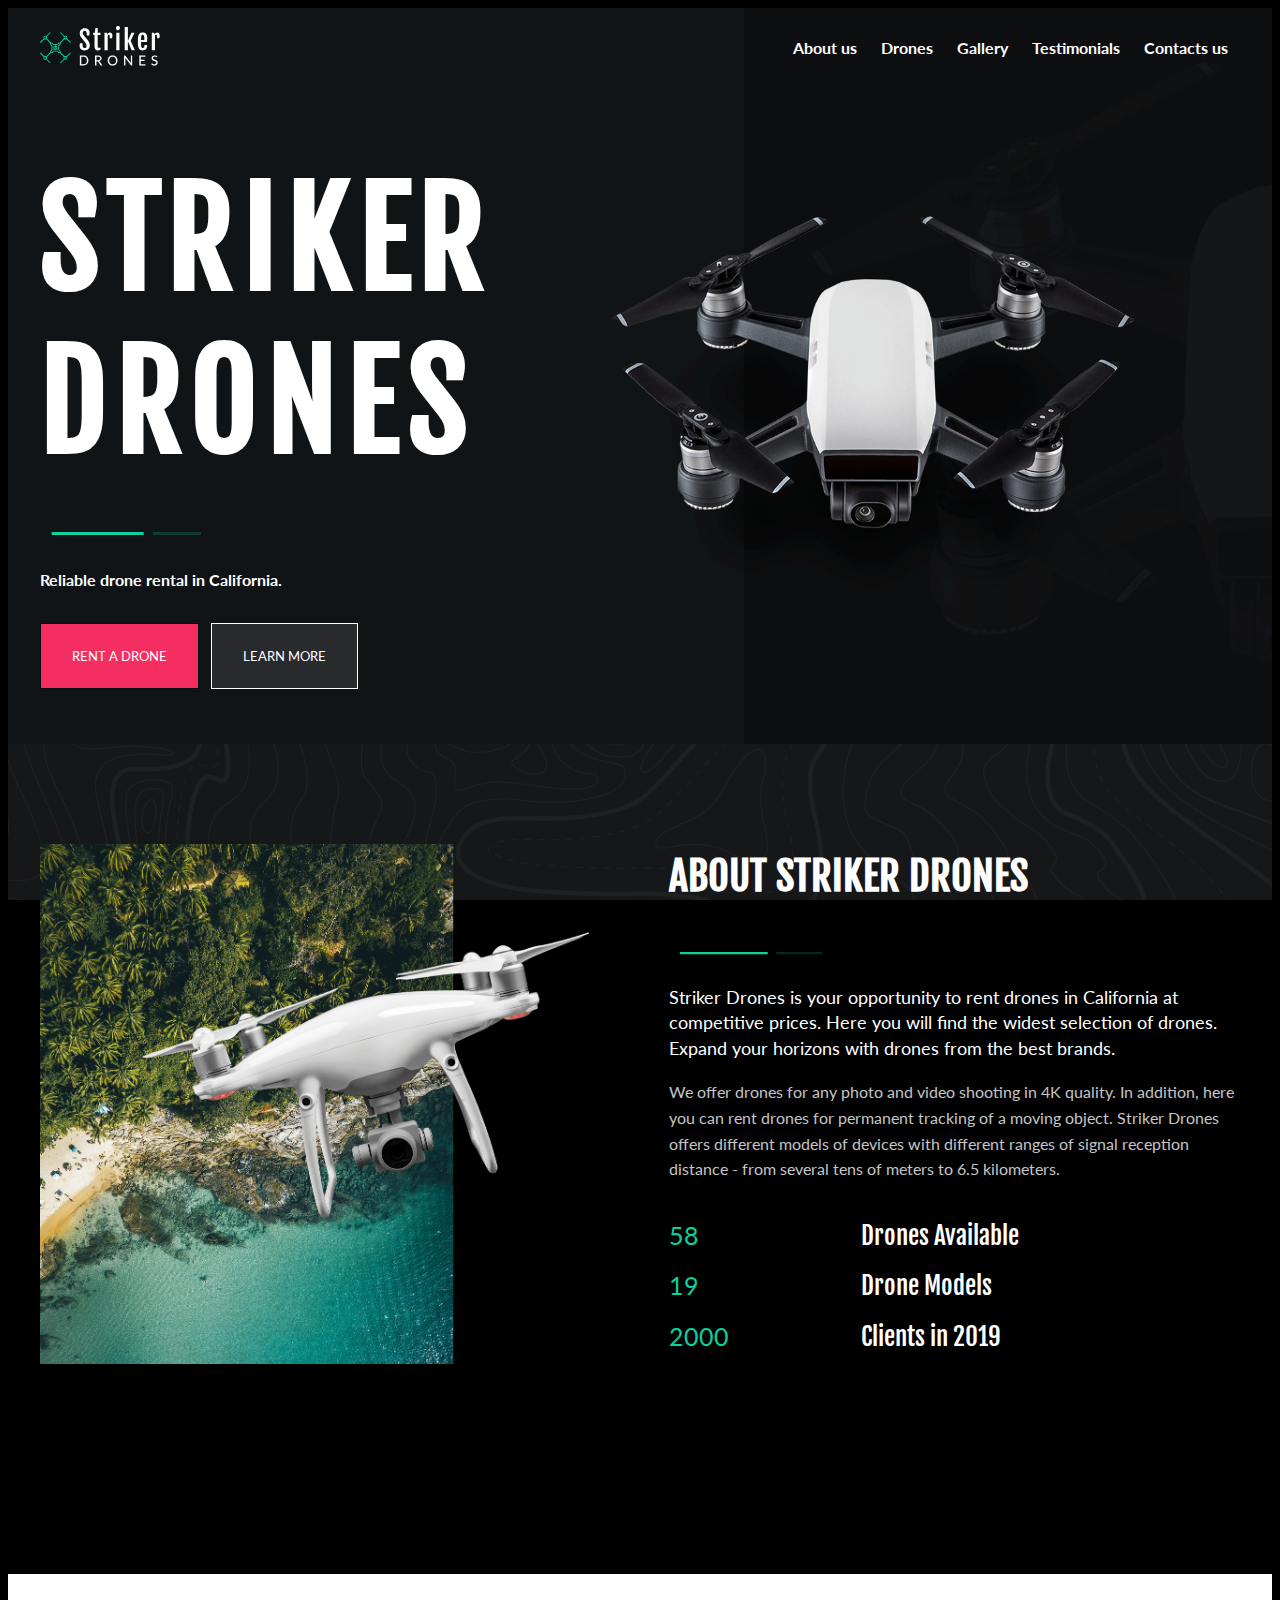
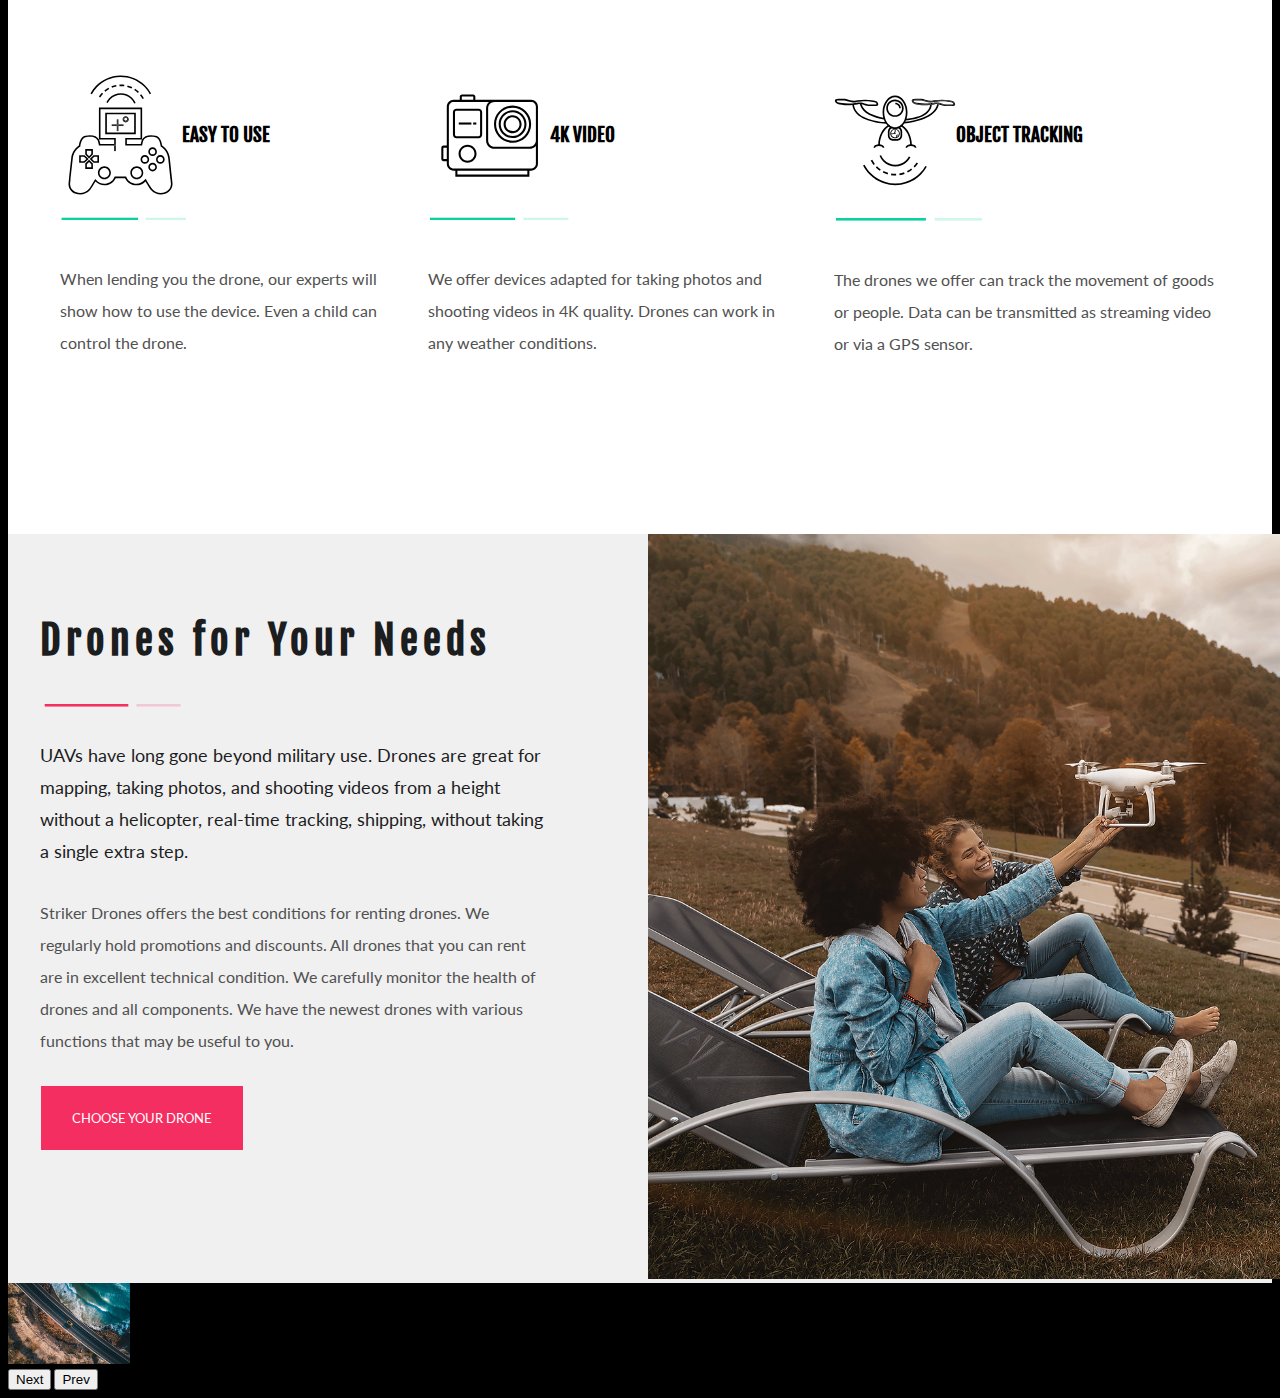
==== commit 14f28ffe: "Sample code" ====
--- a/index.html
+++ b/index.html
@@ -4,7 +4,7 @@
 <head>
     <meta charset="UTF-8">
     <meta name="viewport" content="width=device-width, initial-scale=1.0">
-    <link rel="stylesheet" href="css/style.css>
+    <link rel="stylesheet" href="css/style.css">
     <link href="https://fonts.googleapis.com/css2?family=Lato:wght@400;700&display=swap" rel="stylesheet">
     <link href="https://fonts.googleapis.com/css2?family=Fjalla+One&display=swap" rel="stylesheet">
     <title>Striker Drone</title>
--- a/css/style.css
+++ b/css/style.css
@@ -0,0 +1,317 @@
+body {
+    background-color: black;
+}
+
+p {
+    color: white;
+    font-family: "Lato", sans-serif;
+}
+
+body,
+h1 h2 {
+    color: white;
+    font-family: "fjalla one", serif;
+}
+
+h1 {
+    font-size: 64px;
+    width: 120px;
+    letter-spacing: .067em;
+}
+
+.container {
+    max-width: 1200px;
+    margin-left: auto;
+    margin-right: auto;
+}
+
+nav {
+    display: flex;
+    padding-top: 18px;
+}
+
+header {
+    background-image: url(../img/header-background.png);
+    background-size: cover;
+    background-position: center;
+    margin: 0 auto;
+    width: 100%;
+    min-height: 700px;
+    min-width: 320px;
+    padding-bottom: 30px;
+    max-width: 980%;
+    margin: auto;
+}
+
+img {
+    display: inline-block;
+    width: 122px;
+    height: auto;
+}
+
+.border img {
+    width: 100%;
+}
+
+.border h1 {
+    margin-bottom: 0;
+    width: 120px;
+}
+
+@media (min-width: 768px) {
+    .menu {
+        display: flex;
+        flex-basis: auto;
+        flex-grow: 1;
+        align-items: center;
+    }
+    .menu ul {
+        display: flex;
+        list-style: none;
+        flex-direction: row;
+        margin-left: auto;
+        margin-top: 0;
+        margin-bottom: 0;
+    }
+    .border img {
+        width: 50%;
+    }
+    .border h1 {
+        font-size: 130px;
+    }
+}
+
+.menu ul li a {
+    font-weight: 700;
+    padding: 10px 12px;
+    font-family: "Lato", sans-serif;
+    color: white;
+    text-decoration: none;
+}
+
+.menu ul li a:hover {
+    color: #0ad19d;
+    z-index: 2;
+    cursor: pointer;
+}
+
+.border {
+    font-weight: bold;
+    font-size: 56px;
+    text-align: left;
+    color: #FFFFFF;
+    margin-bottom: 25px;
+}
+
+.border_page {
+    line-height: 120%;
+    font-size: 16px;
+}
+
+.button_rent {
+    margin: 0 auto;
+    display: inline-block;
+    padding: 24px 31px;
+    background-color: #f52e62;
+    border: solid 1px #0a0909;
+    color: #fff;
+    font-family: "Lato", sans-serif;
+    text-decoration: none;
+}
+
+.button_learn {
+    margin: 0 auto;
+    display: inline-block;
+    padding: 24px 31px;
+    border: solid 1px;
+    background-color: #292a2b;
+    color: #fff;
+    font-family: "Lato", sans-serif;
+    text-decoration: none;
+}
+
+.button_rent:hover {
+    background-color: #0ad19d;
+    cursor: pointer;
+    z-index: 2;
+}
+
+.button_learn:hover {
+    background-color: #fdfdfd;
+    color: black;
+    cursor: pointer;
+    z-index: 2;
+}
+
+.second-container-wrap {
+    background: url(../img/backg.png) 50% 50% / cover no-repeat fixed;
+}
+
+.second-container {
+    margin: 0 auto;
+    min-height: 700px;
+    min-width: 320px;
+    padding-bottom: 30px;
+    display: flex;
+    justify-content: center;
+    padding-top: 100px;
+}
+
+.banner {
+    width: 560px;
+    height: 520px;
+    margin-right: 80px;
+}
+
+.about-company {
+    margin-bottom: 25px;
+    line-height: 160%;
+}
+
+.about-company img {
+    width: 100%;
+}
+
+.about-company h2 {
+    margin-top: 0;
+    font-size: 40px;
+    font-stretch: 100%;
+    line-height: 160%;
+    display: flex;
+    flex-wrap: wrap;
+}
+
+.collection {
+    width: 350px;
+    display: flex;
+    justify-content: space-between;
+    flex-direction: row;
+}
+
+.paragraf-one {
+    font-weight: 400;
+    font-size: 18px;
+    color: rgb(255, 255, 255);
+}
+
+.paragraf-two {
+    font-weight: 400;
+    font-size: 16px;
+    color: rgb(197, 197, 197);
+}
+
+.number p {
+    color: #0ad19d;
+    font-size: 25px;
+}
+
+.text p {
+    font-family: "fjalla one", serif;
+    font-size: 25px;
+}
+
+.basic-container {
+    background-color: white;
+    background-size: cover;
+    background-position: center;
+    min-height: 460px;
+    padding-top: 100px;
+}
+
+.intro-icon {
+    display: flex;
+    justify-content: space-around;
+}
+
+.one-icon {
+    margin-left: 20px;
+    margin-right: 20px;
+}
+
+.one-icon p {
+    font-size: 16px;
+    color: #515151;
+    line-height: 200%;
+}
+
+.one-icon h3 {
+    color: #000000;
+}
+
+.icon-wrap {
+    display: flex;
+    flex-direction: row;
+    align-items: center;
+}
+
+.line {
+    width: 100%;
+    margin-top: 20px;
+    margin-bottom: 20px;
+}
+
+.head-drone {
+    background-color: #f0f0f0;
+}
+
+.main-drone {
+    min-width: 320px;
+    display: flex;
+    justify-content: space-between;
+    padding-bottom: -20px;
+}
+
+.drones-for {
+    padding-top: 90px;
+    line-height: 200%;
+    padding-right: 100px;
+}
+
+.drones-for img {
+    width: 100%;
+}
+
+.drones-for h2 {
+    margin-top: 0;
+    font-size: 40px;
+    font-stretch: 100%;
+    color: #1c1d1e;
+    display: flex;
+    flex-wrap: wrap;
+    letter-spacing: 5px;
+}
+
+.p-one {
+    color: #1c1d1e;
+    font-size: 18px;
+}
+
+.p-two {
+    color: #515151;
+    font-size: 16px;
+    padding-top: 12px;
+    padding-bottom: 12px;
+}
+
+.button-choose {
+    margin: 0 auto;
+    display: inline-block;
+    padding: 24px 31px;
+    background-color: #f52e62;
+    border: solid 1px #f0f0f0;
+    color: #fff;
+    font-family: "Lato", sans-serif;
+    text-decoration: none;
+}
+
+.button-choose:hover {
+    background-color: #0ad19d;
+    cursor: pointer;
+    z-index: 2;
+}
+
+.bg-photo img {
+    width: 745px;
+    height: auto;
+    margin-right: -153px;
+}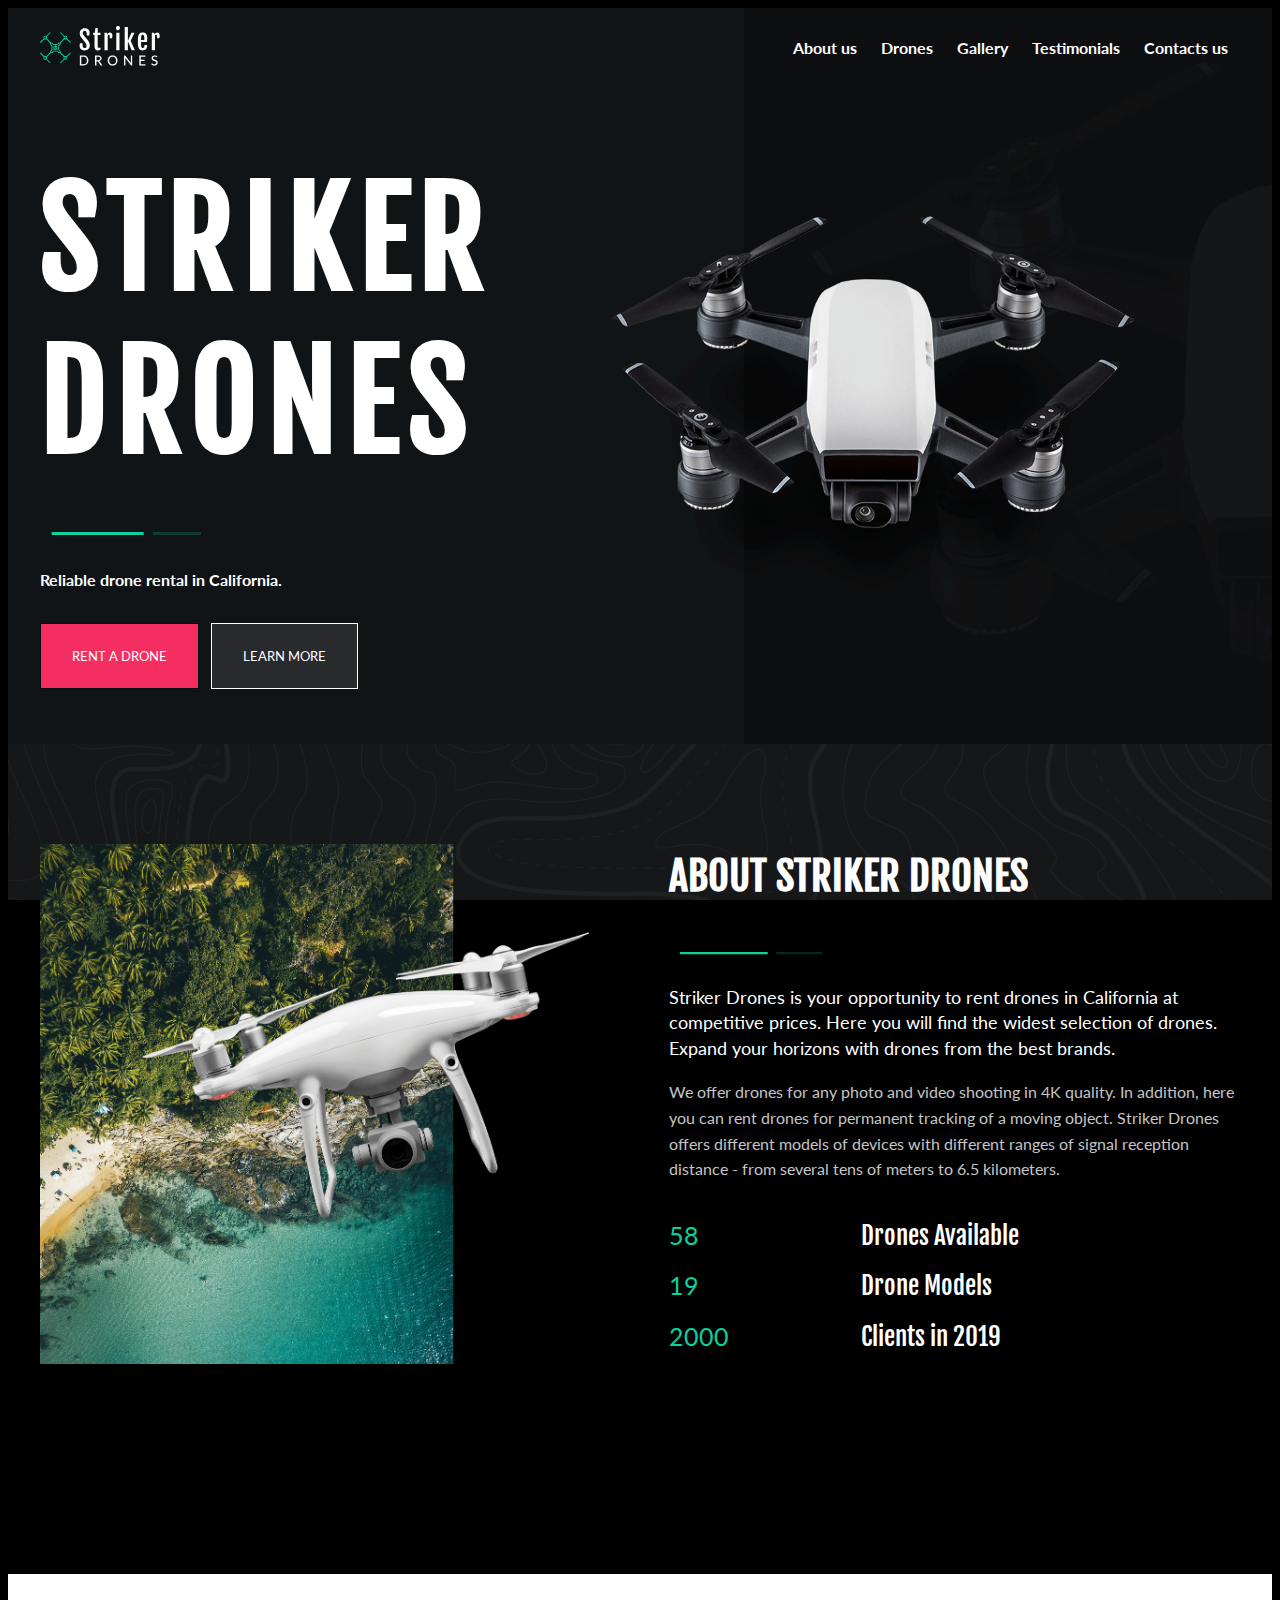
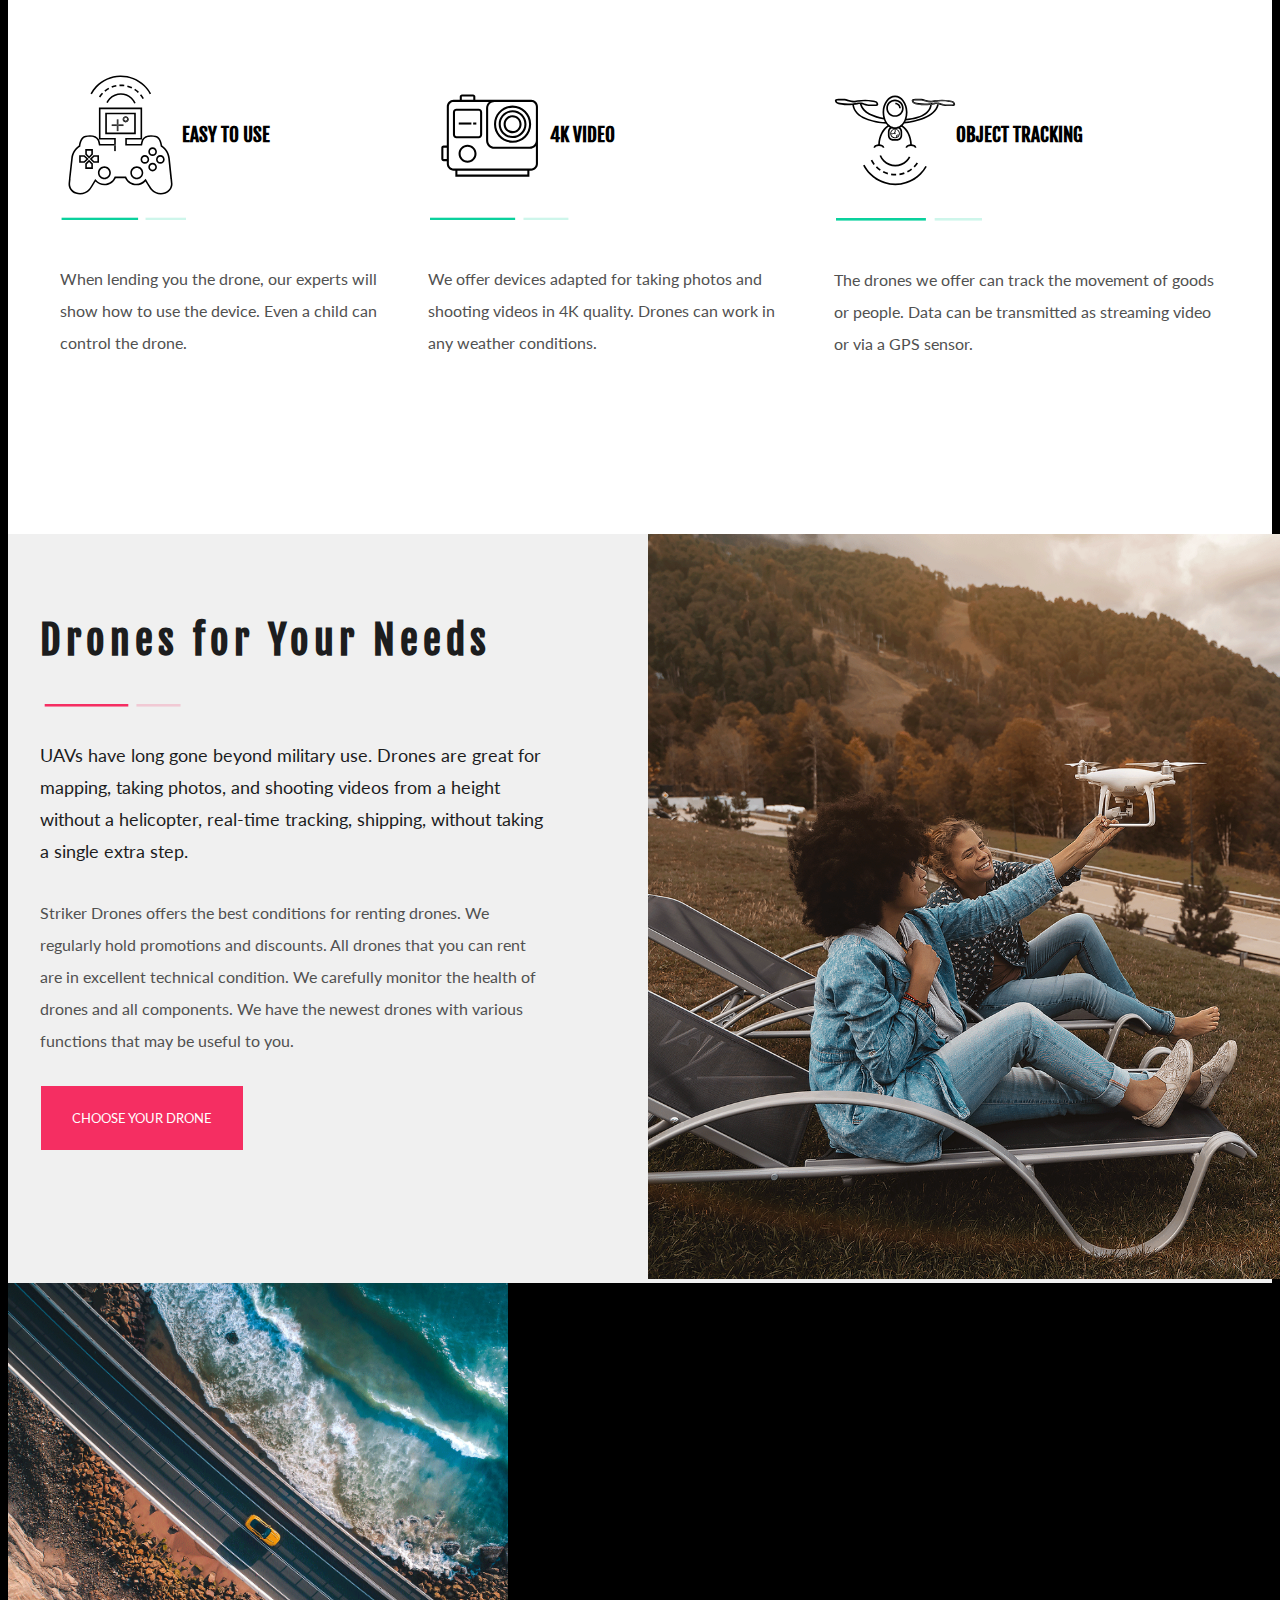
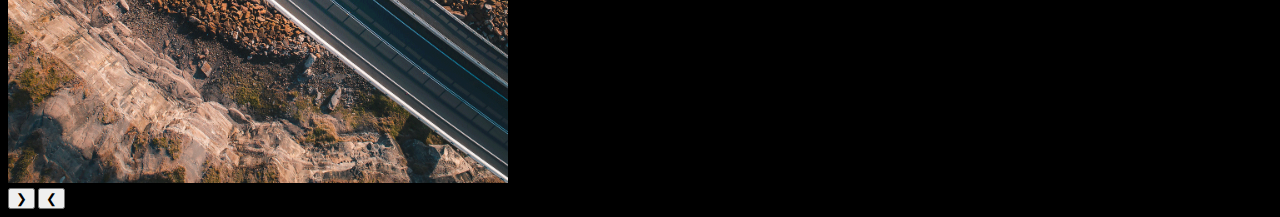
==== commit a32a709d: "Sample code" ====
--- a/index.html
+++ b/index.html
@@ -152,8 +152,8 @@
 <div class="carousel">
     <img class="current-image" src="" alt="Images">
     <div class="buttons">
-        <button class="next">Next</button>
-        <button class="prev">Prev</button>
+        <button class="next">&#10095</button>
+        <button class="prev">&#10094</button>
     </div>
 </div>
 
--- a/css/style.css
+++ b/css/style.css
@@ -314,4 +314,9 @@
     width: 745px;
     height: auto;
     margin-right: -153px;
+}
+.current-image {
+    width: 500px;
+    height: 500px;
+    object-fit: cover;
 }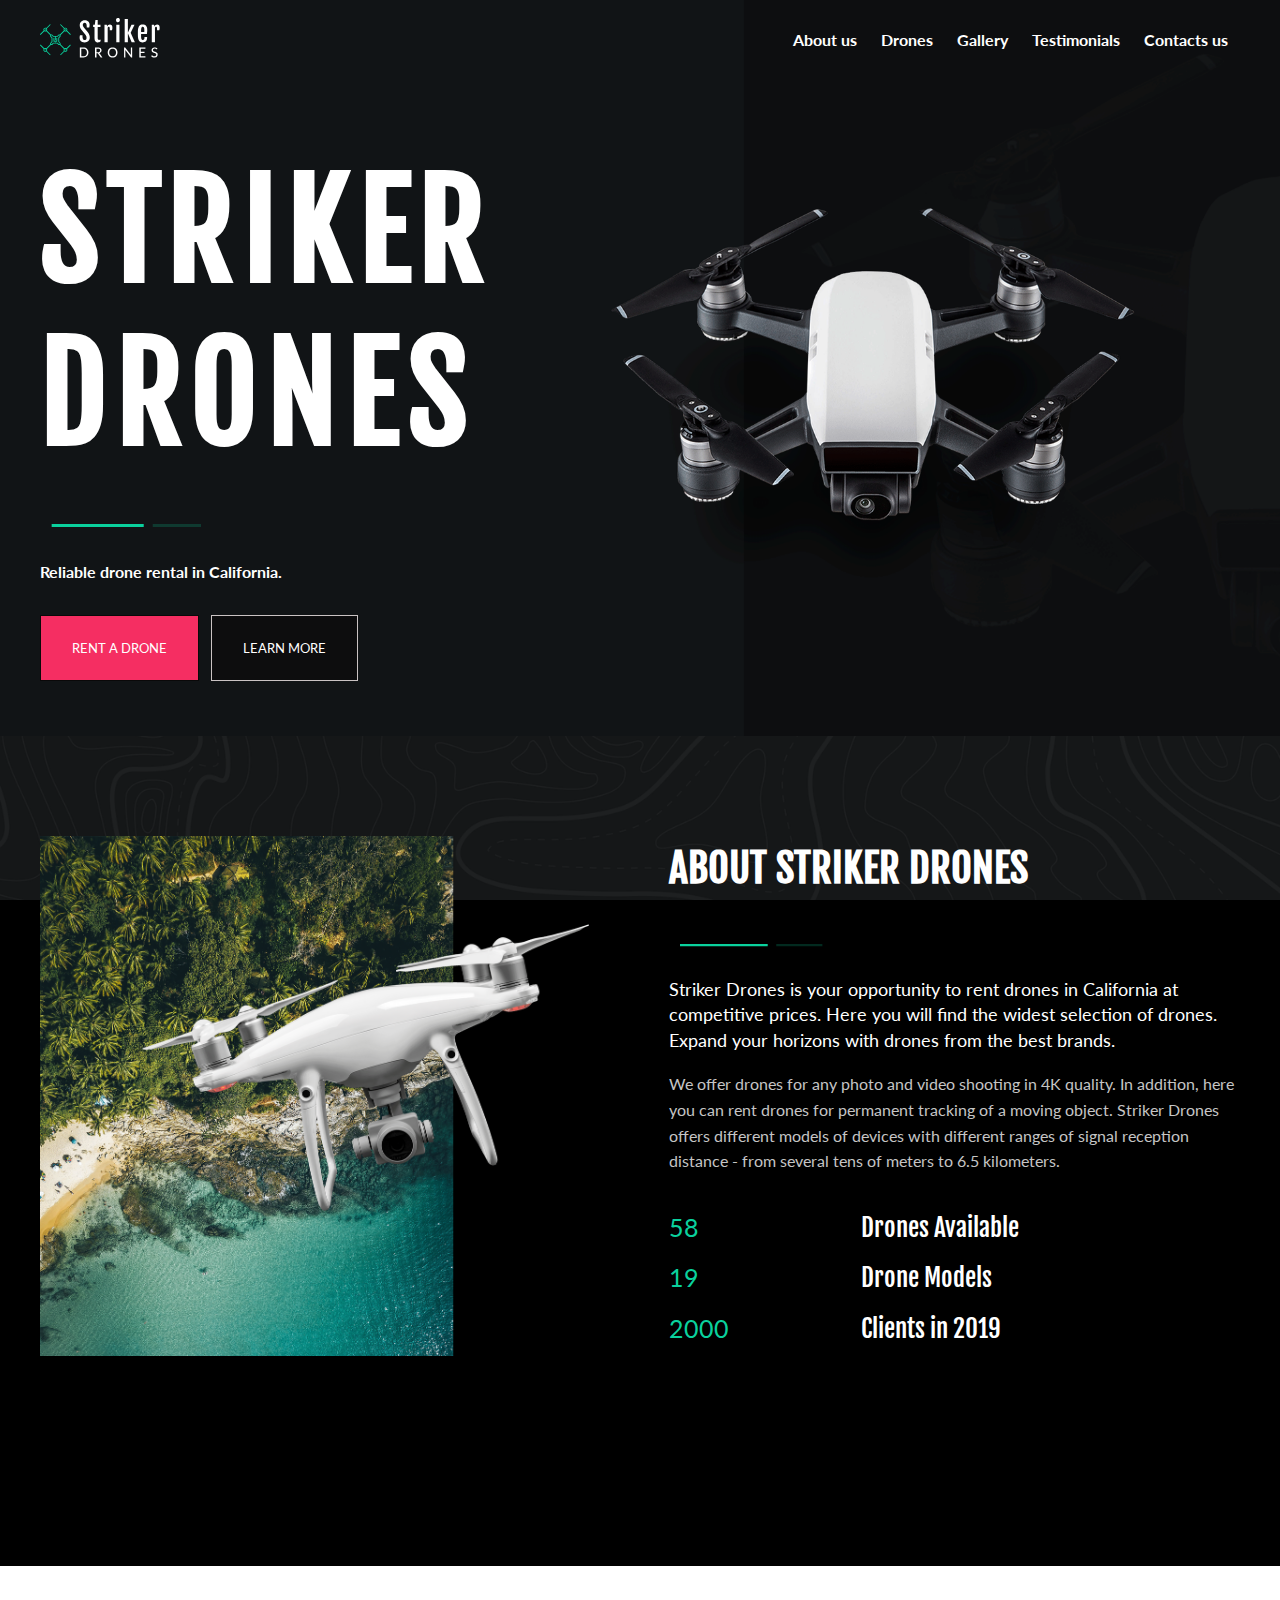
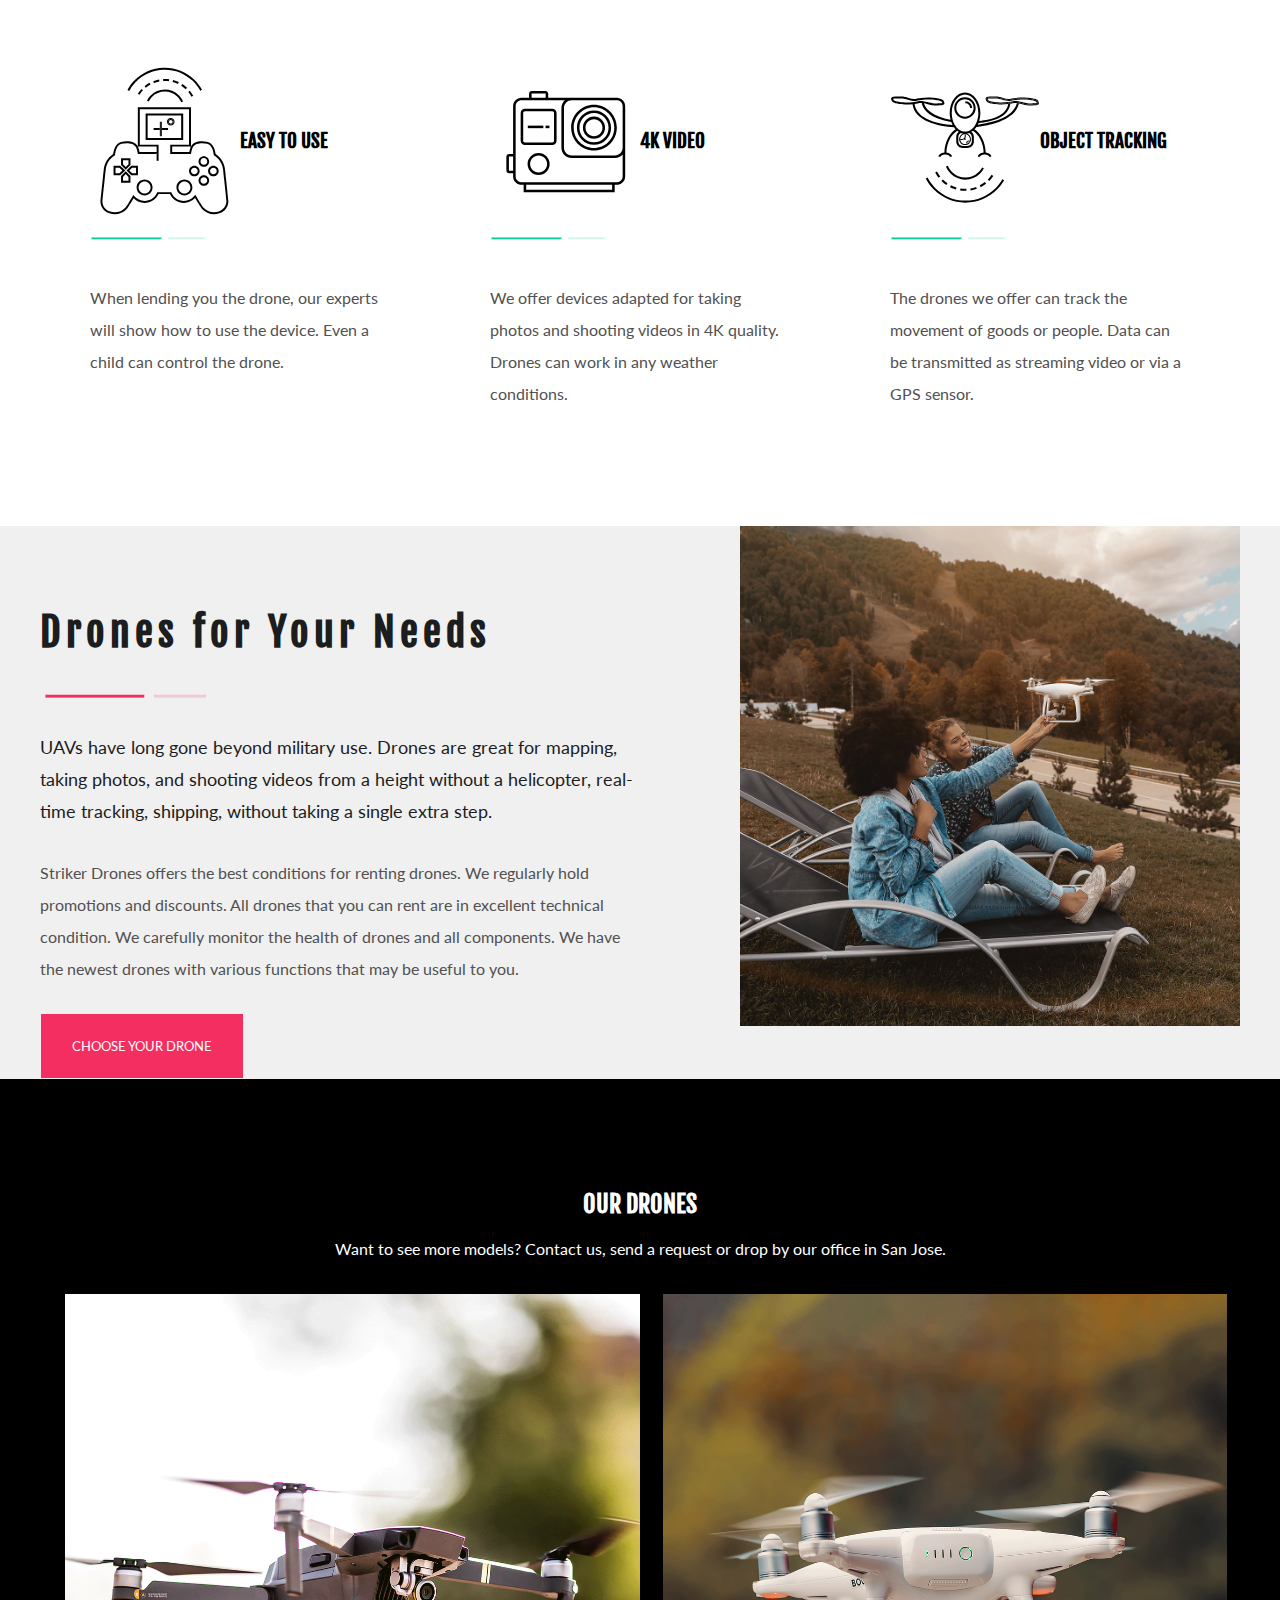
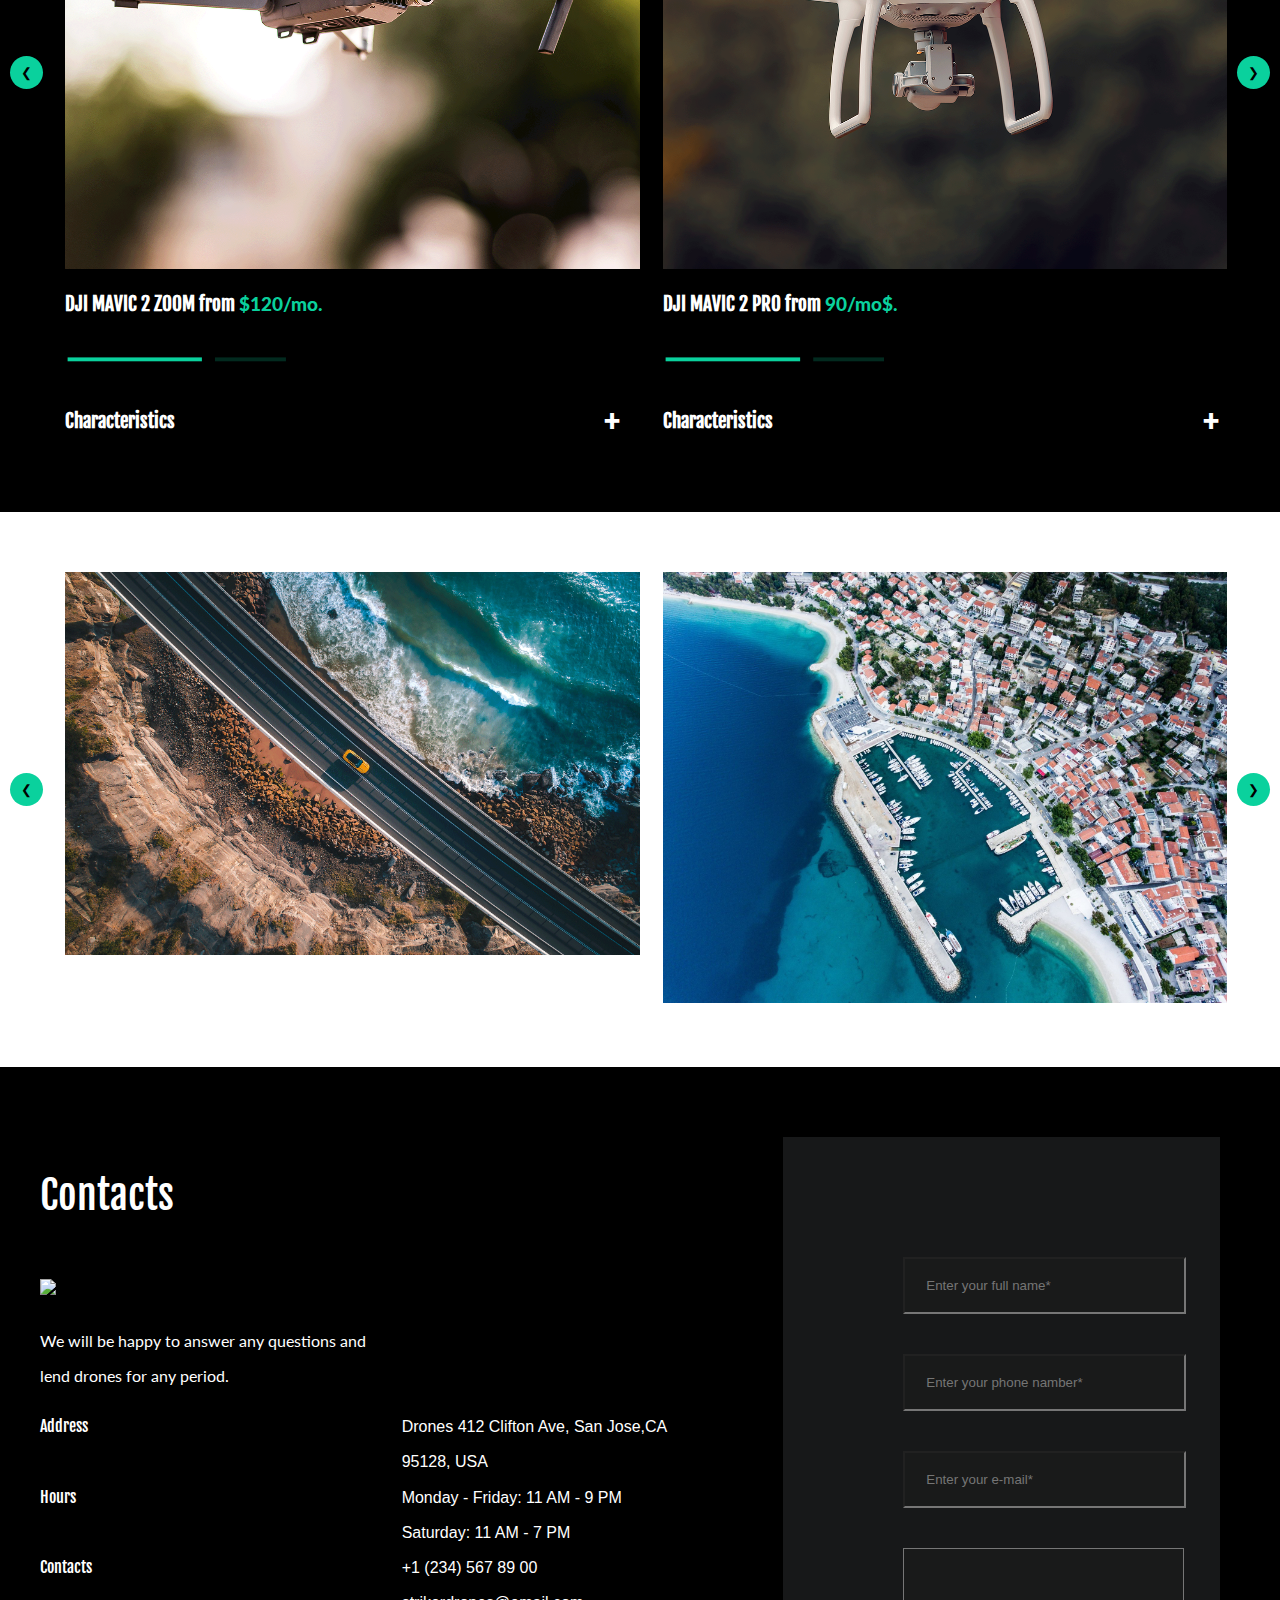
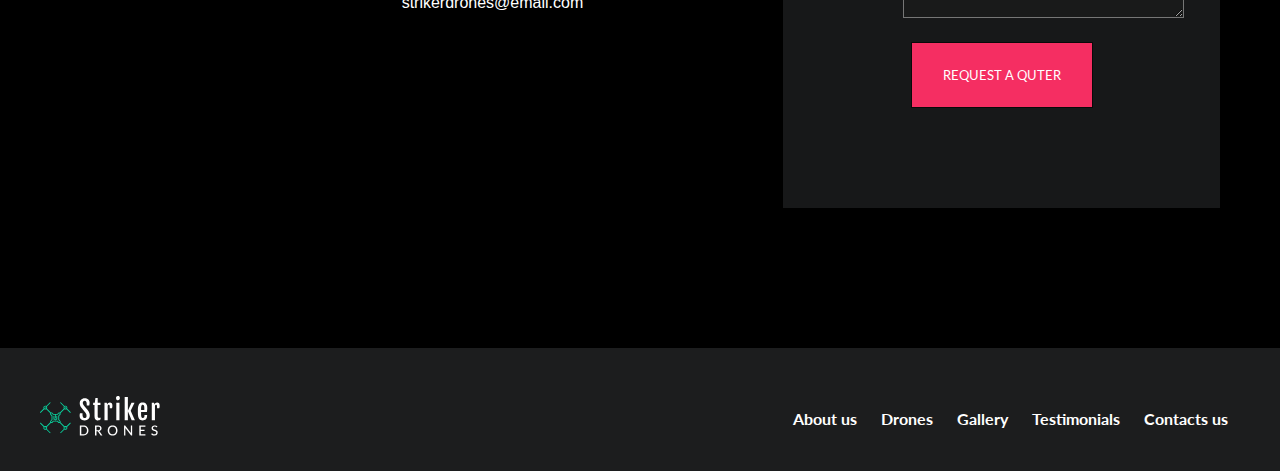
==== commit 79c79149: "Sample code" ====
--- a/index.html
+++ b/index.html
@@ -27,7 +27,7 @@
                 </ul>
             </div>
         </nav>
-        <div class="border container">
+        <div class="border">
             <h1>STRIKER<br>DRONES</h1>
             <img src="img/line.svg" alt="line">
             <p class="border_page">Reliable drone rental in California.</p>
@@ -36,208 +36,292 @@
         </div>
 
 
-</header>
-<main>
-<div class="second-container-wrap">
-    <div class="container second-container">
-        <img class="banner" src="img/banner.png" alt="banner ">
-        <div class="about-company">
-            <h2>ABOUT STRIKER DRONES</h2>
-            <img src="img/line.svg" alt="line ">
-            <p class="paragraf-one">Striker Drones is your opportunity to rent drones in California at competitive prices. Here you will find the widest selection of drones. Expand your horizons with drones from the best brands.</p>
-            <p class="paragraf-two">We offer drones for any photo and video shooting in 4K quality. In addition, here you can rent drones for permanent tracking of a moving object. Striker Drones offers different models of devices with different ranges of signal reception
-                distance - from several tens of meters to 6.5 kilometers.</p>
-            <div class="collection">
-                <div class="number">
-                    <p>58</p>
-                    <p>19</p>
-                    <p>2000</p>
-                </div>
-
-                <div class="text ">
-                    <p>Drones Available</p>
-                    <p>Drone Models</p>
-                    <p>Clients in 2019</p>
-                </div>
-            </div>
-        </div>
-    </div>
-</div>
-<div class="basic-container">
-    <div class="intro-icon container">
-        <div class="one-icon">
-            <div class="icon-wrap">
-                <img src="img/icon1.svg" alt="icon1">
-                <h3>EASY TO USE</h3>
-            </div>
-            <img class="line" src="img/line1.svg" alt="linegreen ">
-            <p>When lending you the drone, our experts will show how to use the device. Even a child can control the drone.</p>
-        </div>
-        <div class="one-icon">
-            <div class="icon-wrap">
-                <img src="img/icon2.svg " alt="icon2">
-                <h3>4K VIDEO</h3>
-            </div>
-            <img class="line" src="img/line1.svg " alt="linegreen ">
-            <p>We offer devices adapted for taking photos and shooting videos in 4K quality. Drones can work in any weather conditions.</p>
-        </div>
-        <div class="one-icon">
-            <div class="icon-wrap">
-                <img src="img/icon3.svg" alt="icon3 ">
-                <h3>OBJECT TRACKING</h3>
-            </div>
-            <img class="line" src="img/line1.svg" alt="linegreen ">
-            <p>The drones we offer can track the movement of goods or people. Data can be transmitted as streaming video or via a GPS sensor.</p>
-        </div>
-    </div>
-</div>
-<div class="head-drone">
-    <div class="main-drone container">
-        <div class="drones-for">
-            <h2>Drones for Your Needs</h2>
-            <img src="img/line2.svg" alt="line-red">
-            <p class="p-one">UAVs have long gone beyond military use. Drones are great for mapping, taking photos, and shooting videos from a height without a helicopter, real-time tracking, shipping, without taking a single extra step.</p>
-            <p class="p-two">Striker Drones offers the best conditions for renting drones. We regularly hold promotions and discounts. All drones that you can rent are in excellent technical condition. We carefully monitor the health of drones and all components.
-                We have the newest drones with various functions that may be useful to you.</p>
-            <button class="button-choose">CHOOSE YOUR DRONE</button>
-        </div>
-        <div class="bg-photo">
-            <img src="img/photo.png" alt="drone-photo">
-        </div>
-    </div>
-</div>
-
-
-
-
-
-
-<!--<h2>OUR DRONES</h2>
-<a><img src="img/line.svg " alt="Line "></a>
-<p>Want to see more models? Contact us, send a request or drop by our office in San Jose. </p>
-
-<div class="slideshow-container container">
-    <div class="mySlides fade">
-        <div class="numbertext">1/4</div>
-        <img src="img/zoom.png" alt="DJI MAVIC 2 ZOOM ">
-        <p class="text">DJI MAVIC 2 ZOOM from $120/mo.</p>
-    </div>
-    <div class="mySlides fade">
-        <div class="numbertext">2/4</div>
-        <img src="img/phantom.png " alt="DJI MAVIC 2 PRO $90/mo ">
-        <p class="text">DJI MAVIC 2 PRO from $90/mo.</p>
-
-    </div>
-    <div class="mySlides fade">
-        <div class="numbertext">3/4</div>
-        <img src="img/karma.png " alt="GOPRO KARMA DRONE ">
-        <p class="text">GOPRO KARMA DRONE from $110/mo.</p>
-
-    </div>
-    <div class="mySlides fade">
-        <div class="numbertext">4/4</div>
-        <img src="img/dji_mini.jpeg " alt="DJI MINI 2 ">
-        <p class="text">DJI MINI 2 from $80/mo.</p>
-    </div>
-    <a class="prev" onclick="plusSlides(-1)">&#10094</a>
-    <a class="next" onclick="plusSlides(1)">&#10095</a>
-</div>
-<br>
-<div>
-    <span class="dot" onclick="currentSlide(1)"></span>
-    <span class="dot" onclick="currentSlide(2)"></span>
-    <span class="dot" onclick="currentSlide(3)"></span>
-    <span class="dot" onclick="currentSlide(4)"></span>
-</div>-->
-<div class="carousel">
-    <img class="current-image" src="" alt="Images">
-    <div class="buttons">
-        <button class="next">&#10095</button>
-        <button class="prev">&#10094</button>
-    </div>
-</div>
-
-<!--<div class="btn_text ">
-        <h2>WANT TO RENT A DRONE?</h2>
-        <img src="img/line.svg " alt="Line ">
-        <p>Book your drone for rent right now by filling out the form and get a 10% discount! </p>
-        <button>RENT A DRONE</button>
-    </div>
-
-    <div class="faq_answers ">
-        <h2>FAQ</h2>
-        <img src="img/line.svg " alt="Line ">
-        <p>Do you have any questions? We will be happy to answer them! But first, look at the list of frequently asked questions.</p>
-    </div>
-
-    <article class="asked-questions ">
-        <h3>How to rent a drone in your company?</h3>
-        <p>It's very easy and takes a couple of minutes. Fill out an application on our website or contact us directly and specify which device you need.</p>
-    </article>
-    <article class="asked-questions ">
-        <h3>Can I reserve the chosen drone for a specific date?</h3>
-        <p>Of course. Our manager will contact you. You can specify the date and time, and your drone will be waiting for you.</p>
-    </article>
-    <article class="asked-questions ">
-        <h3>I don’t know which drone I need. Will you help me choose?</h3>
-        <p>Our experts will tell you which drones are best suited for your purposes. Tell us what you need a drone for, and we will find the best option.</p>
-    </article>
-    <article class="asked-questions ">
-        <h3>What is the minimum rental period?</h3>
-        <p>The minimum rental period for a drone is 1 week. After the end of this period, you can keep on renting or cancel the subscription.</p>
-    </article>
-    <article class="asked-questions ">
-        <h3>How and when do I pay for the drone rental?</h3>
-        <p>Before you pick up a drone at our office, you must pay in full. You can pay for our services in cash or by credit card.</p>
-    </article>
-    <article>
-        <h3>What if there will appear any signs of use on the drone?</h3>
-        <p>We want you to enjoy using drones products as though they were yours. We will clean small scratches and signs of use for free. </p>
-    </article>-->
-
-
-
-
-
-
-
-
-
-
-<!--  <h2 id="contacts ">Contact Us</h2>
-<form action="# " method="POST ">
-    <label>
-<input type="text " name="name " placeholder="Enter your full name* ">
-</label>
-    <label>
-<input type="tel " name="tel " placeholder="Enter your phone namber ">
-</label>
-    <label>
-<input type="email " name="email " placeholder="Enter your phone namber ">
-</label>
-    <label>
-<textarea name="message "></textarea>
-</label>
-    <input type="submit ">
-</form>
-</main>
-<footer>
-<div class="footer_logo ">
-    <img src="img/logo.svg " alt="striker drone ">
-</div>
-<div class="menu_footer ">
-    <ul>
-        <li><a href="#aboutus ">About us</a></li>
-        <li><a href="#dronrs ">Drones</a></li>
-        <li><a href="#gallery ">Gallery</a></li>
-        <li><a href="#testimonials ">Testimonials</a></li>
-        <li><a href="#contactsus ">Contacts us</a></li>
-    </ul>
-</div>
-</footer>-->
-
-
-<script src="js/main.js"></script>
+    </header>
+    <main>
+        <div class="second-container-wrap">
+            <div class="container second-container">
+                <img class="banner" src="img/banner.png" alt="banner ">
+                <div class="about-company">
+                    <h2>ABOUT STRIKER DRONES</h2>
+                    <img src="img/line.svg" alt="line ">
+                    <p class="paragraf-one">Striker Drones is your opportunity to rent drones in California at competitive prices. Here you will find the widest selection of drones. Expand your horizons with drones from the best brands.</p>
+                    <p class="paragraf-two">We offer drones for any photo and video shooting in 4K quality. In addition, here you can rent drones for permanent tracking of a moving object. Striker Drones offers different models of devices with different ranges of signal reception
+                        distance - from several tens of meters to 6.5 kilometers.</p>
+                    <div class="collection">
+                        <div class="number">
+                            <p>58</p>
+                            <p>19</p>
+                            <p>2000</p>
+                        </div>
+
+                        <div class="text ">
+                            <p>Drones Available</p>
+                            <p>Drone Models</p>
+                            <p>Clients in 2019</p>
+                        </div>
+                    </div>
+                </div>
+            </div>
+        </div>
+        <div class="basic-container">
+            <div class="intro-icon container">
+                <div class="one-icon">
+                    <div class="icon-wrap">
+                        <img class="icon" src="img/icon1.svg" alt="icon1">
+                        <h3>EASY TO USE</h3>
+                    </div>
+                    <img class="line" src="img/line1.svg" alt="linegreen ">
+                    <p>When lending you the drone, our experts will show how to use the device. Even a child can control the drone.</p>
+                </div>
+                <div class="one-icon">
+                    <div class="icon-wrap">
+                        <img class="icon" src="img/icon2.svg " alt="icon2">
+                        <h3>4K VIDEO</h3>
+                    </div>
+                    <img class="line" src="img/line1.svg " alt="linegreen ">
+                    <p>We offer devices adapted for taking photos and shooting videos in 4K quality. Drones can work in any weather conditions.</p>
+                </div>
+                <div class="one-icon">
+                    <div class="icon-wrap">
+                        <img class="icon" src="img/icon3.svg" alt="icon3 ">
+                        <h3>OBJECT TRACKING</h3>
+                    </div>
+                    <img class="line" src="img/line1.svg" alt="linegreen ">
+                    <p>The drones we offer can track the movement of goods or people. Data can be transmitted as streaming video or via a GPS sensor.</p>
+                </div>
+            </div>
+        </div>
+        <div class="head-drone">
+            <div class="main-drone container">
+                <div class="drones-for">
+                    <h2>Drones for Your Needs</h2>
+                    <img src="img/line2.svg" alt="line-red">
+                    <p class="p-one">UAVs have long gone beyond military use. Drones are great for mapping, taking photos, and shooting videos from a height without a helicopter, real-time tracking, shipping, without taking a single extra step.</p>
+                    <p class="p-two">Striker Drones offers the best conditions for renting drones. We regularly hold promotions and discounts. All drones that you can rent are in excellent technical condition. We carefully monitor the health of drones and all components.
+                        We have the newest drones with various functions that may be useful to you.</p>
+                    <button class="button-choose">CHOOSE YOUR DRONE</button>
+                </div>
+                <div class="bg-photo">
+                    <img src="img/photo.png" alt="drone-photo">
+                </div>
+            </div>
+        </div>
+
+        <div class="carousel-bg-one">
+            <div class="our_drones">
+                <h2>OUR DRONES</h2>
+
+                <p>
+                    Want to see more models? Contact us, send a request or drop by our office in San Jose.
+                </p>
+            </div>
+            <div class="carousel container">
+                <button class="prev">&#10094</button>
+                <div class="current">
+                    <div class="carousel-block">
+                        <img src="img/zoom.png">
+                        <div class="drone">
+                            <h3>DJI MAVIC 2 ZOOM from <b>$120/mo.</b></h3>
+                            <img class="line" src="img/line1.svg" alt="linegreen ">
+                            <div class="collapse">
+                                <div class="collapse-title">
+                                    <h3>Characteristics</h3>
+                                    <span></span>
+                                </div>
+
+                                <div class="collapse-body">
+                                    <b>Weight</b>
+                                    <p>905 g</p>
+                                    <b>Max.speed</b>
+                                    <p>72 km/h</p>
+                                    <b>Battery</b>
+                                    <p>13800 mAh</p>
+                                    <b>Max.resolution</b>
+                                    <p>12 MP</p>
+                                    <b>Max.flight time</b>
+                                    <p>31 minutes</p>
+                                </div>
+                            </div>
+                        </div>
+                    </div>
+
+                    <div class="carousel-block">
+                        <img src="img/phantom.png">
+                        <div class="drone">
+                            <h3>DJI MAVIC 2 PRO from <b>90/mo$.</b></h3>
+                            <img class="line" src="img/line1.svg" alt="linegreen ">
+                            <div class="collapse">
+                                <div class="collapse-title">
+                                    <h3>Characteristics</h3>
+                                    <span></span>
+                                </div>
+
+                                <div class="collapse-body">
+                                    <b>Weight</b>
+                                    <p>907 g</p>
+                                    <b>Max.speed</b>
+                                    <p>72 km/h</p>
+                                    <b>Battery</b>
+                                    <p>3850 mAh</p>
+                                    <b>Max.resolution</b>
+                                    <p>20 MP</p>
+                                    <b>Max.flight time</b>
+                                    <p>31 minutes</p>
+                                </div>
+                            </div>
+                        </div>
+                    </div>
+
+                    <div class="carousel-block">
+                        <img src="img/phantom.png">
+                        <div class="drone">
+                            <h3>DJI MAVIC 2 PRO from <b>$90/mo.</b></h3>
+                            <img class="line" src="img/line1.svg" alt="linegreen ">
+                            <div class="collapse">
+                                <div class="collapse-title">
+                                    <h3>Characteristics</h3>
+                                    <span></span>
+                                </div>
+
+                                <div class="collapse-body">
+                                    <b>Weight</b>
+                                    <p>907 g</p>
+                                    <b>Max.speed</b>
+                                    <p>72 km/h</p>
+                                    <b>Battery</b>
+                                    <p>3850 mAh</p>
+                                    <b>Max.resolution</b>
+                                    <p>20 MP</p>
+                                    <b>Max.flight time</b>
+                                    <p>31 minutes</p>
+                                </div>
+                            </div>
+                        </div>
+                    </div>
+
+                    <div class="carousel-block">
+                        <img src="img/karma.png">
+                        <div class="drone">
+                            <h3>GOPRO KARMA DRONE from <b>$110/mo.</b></h3>
+                            <img class="line" src="img/line1.svg" alt="linegreen ">
+                            <div class="collapse">
+                                <div class="collapse-title">
+                                    <h3>Characteristics</h3>
+                                    <span></span>
+                                </div>
+                                <div class="collapse-body">
+                                    <b>Weight</b>
+                                    <p>1.94 kg</p>
+                                    <b>Max.speed</b>
+                                    <p>56 km/h</p>
+                                    <b>Battery</b>
+                                    <p>5100 mAh</p>
+                                    <b>Max.resolution</b>
+                                    <p>12.1 MP</p>
+                                    <b>Max.flight time</b>
+                                    <p>20 minutes</p>
+                                </div>
+                            </div>
+                        </div>
+
+                    </div>
+
+                </div>
+                <button class="next">&#10095</button>
+            </div>
+        </div>
+        </div>
+        <div class="carousel-bg">
+            <div class="carousel container">
+                <button class="prev">&#10094</button>
+                <div class="current">
+                    <div class="carousel-block">
+                        <img src="img/pictures1.png">
+                    </div>
+
+                    <div class="carousel-block">
+                        <img src="img/pictures2.jpeg">
+                    </div>
+
+                    <div class="carousel-block">
+                        <img src="img/pictures3.jpeg">
+                    </div>
+
+                    <div class="carousel-block">
+                        <img src="img/pictures4.png">
+                    </div>
+                </div>
+                <button class="next">&#10095</button>
+            </div>
+        </div>
+
+
+
+        <div class="bottom-bg">
+            <div class="bottom container">
+                <div class="contacts">
+                    <h2 id="contacts">Contacts</h2>
+                    <img class="line-bottom" src="/img/line3.svg">
+                    <p>We will be happy to answer any questions and<br> lend drones for any period.</p>
+
+
+                    <dl>
+                        <dt>Address</dt>
+                        <dd>Drones 412 Clifton Ave, San Jose,CA<br> 95128, USA</dd>
+                        <dt>Hours</dt>
+                        <dd>Monday - Friday: 11 AM - 9 PM<br>Saturday: 11 AM - 7 PM</dd>
+                        <dt>Contacts</dt>
+                        <dd>+1 (234) 567 89 00<br>strikerdrones@email.com</dd>
+                    </dl>
+                </div>
+
+                <form>
+                    <form action="# " method="POST ">
+                        <label class="form-label">
+    <input class="form-input" type="text " name="name " placeholder="Enter your full name* ">
+    </label>
+                        <label class="form-label">
+    <input class="form-input" type="tel " name="tel " placeholder="Enter your phone namber* ">
+    </label>
+                        <label class="form-label">
+    <input class="form-input" type="email " name="email " placeholder="Enter your e-mail* ">
+    </label>
+                        <label class="form-label">
+    <textarea class="form-input"   name="message "></textarea>
+    </label>
+                        <button class="button_rent">REQUEST A QUTER</button>
+                    </form>
+                </form>
+
+            </div>
+        </div>
+        </div>
+
+
+
+    </main>
+    <footer>
+        <nav class="container">
+            <div id="logo">
+                <img src="img/logo.svg" alt="striker drone">
+            </div>
+            <div class="menu">
+                <ul>
+                    <li><a href="#aboutus">About us</a></li>
+                    <li><a href="#dronrs">Drones</a></li>
+                    <li><a href="#gallery">Gallery</a></li>
+                    <li><a href="#testimonials">Testimonials</a></li>
+                    <li><a href="#contactsus">Contacts us</a></li>
+                </ul>
+            </div>
+        </nav>
+    </footer>
+
+
+
+
+    <script src="js/main.js"></script>
+    <script src="js/index.js"></script>
 </body>
 
 </html>--- a/css/style.css
+++ b/css/style.css
@@ -1,9 +1,16 @@
 body {
     background-color: black;
+    margin: 0;
+    padding: 0;
 }
 
 p {
     color: white;
+    font-family: "Lato", sans-serif;
+}
+
+b {
+    color: #0ad19d;
     font-family: "Lato", sans-serif;
 }
 
@@ -20,6 +27,8 @@
 }
 
 .container {
+    display: flex;
+    flex-direction: column;
     max-width: 1200px;
     margin-left: auto;
     margin-right: auto;
@@ -43,7 +52,7 @@
     margin: auto;
 }
 
-img {
+#logo img {
     display: inline-block;
     width: 122px;
     height: auto;
@@ -56,29 +65,6 @@
 .border h1 {
     margin-bottom: 0;
     width: 120px;
-}
-
-@media (min-width: 768px) {
-    .menu {
-        display: flex;
-        flex-basis: auto;
-        flex-grow: 1;
-        align-items: center;
-    }
-    .menu ul {
-        display: flex;
-        list-style: none;
-        flex-direction: row;
-        margin-left: auto;
-        margin-top: 0;
-        margin-bottom: 0;
-    }
-    .border img {
-        width: 50%;
-    }
-    .border h1 {
-        font-size: 130px;
-    }
 }
 
 .menu ul li a {
@@ -101,6 +87,9 @@
     text-align: left;
     color: #FFFFFF;
     margin-bottom: 25px;
+    margin-left: auto;
+    margin-right: auto;
+    max-width: 1200px;
 }
 
 .border_page {
@@ -124,7 +113,8 @@
     display: inline-block;
     padding: 24px 31px;
     border: solid 1px;
-    background-color: #292a2b;
+    border-color: #cac3c3;
+    background-color: #0d0d0e;
     color: #fff;
     font-family: "Lato", sans-serif;
     text-decoration: none;
@@ -152,13 +142,13 @@
     min-height: 700px;
     min-width: 320px;
     padding-bottom: 30px;
-    display: flex;
     justify-content: center;
     padding-top: 100px;
 }
 
 .banner {
     width: 560px;
+    max-width: 100%;
     height: 520px;
     margin-right: 80px;
 }
@@ -226,6 +216,7 @@
 .one-icon {
     margin-left: 20px;
     margin-right: 20px;
+    width: 300px;
 }
 
 .one-icon p {
@@ -244,6 +235,10 @@
     align-items: center;
 }
 
+.icon {
+    width: 50%;
+}
+
 .line {
     width: 100%;
     margin-top: 20px;
@@ -257,6 +252,7 @@
 .main-drone {
     min-width: 320px;
     display: flex;
+    flex-direction: column;
     justify-content: space-between;
     padding-bottom: -20px;
 }
@@ -311,12 +307,219 @@
 }
 
 .bg-photo img {
-    width: 745px;
+    width: 750px;
+    max-width: 100%;
+    margin-right: -153px;
+    margin-bottom: -4px;
+}
+
+.carousel-bg-one {
+    background: url(../img/backg.png) 50% 50% / cover no-repeat fixed;
+    padding-top: 90px;
+}
+
+.our_drones {
+    text-align: center;
+    padding-bottom: 20px;
+}
+
+.carousel-bg {
+    background: #FFFFFF;
+    background-size: cover;
+    background-position: center;
+    min-height: 460px;
+    padding-top: 60px;
+}
+
+.carousel {
+    display: flex;
+    flex-direction: row;
+    align-items: center;
+    max-width: 1400px;
+    margin-left: auto;
+    margin-right: auto;
+    padding-bottom: 60px;
+}
+
+.current {
+    display: flex;
+    justify-content: space-between;
+    scroll-snap-type: x mandatory;
+    overflow: hidden;
+}
+
+.carousel-block {
+    scroll-snap-align: start;
+    flex-shrink: 0;
+    width: 49%;
+    margin: 0 1%;
+    overflow: hidden;
+}
+
+.carousel-block img {
+    max-width: 100%;
+}
+
+.next,
+.prev {
+    margin: 0 10px;
+    display: inline-block;
+    padding: 9px 11px;
+    border-radius: 50px;
+    border: solid 0px;
+    background-color: #0ad19d;
+    cursor: pointer;
+}
+
+.bottom-bg {
+    background-image: url(../img/reg.bg.png);
+    background-size: cover;
+    background-position: center;
+    padding-top: 50px;
+}
+
+.bottom {
+    display: flex;
+    min-width: 320px;
+    justify-content: space-between;
+    padding-bottom: 120px;
+}
+
+#contacts {
+    font-size: 40px;
+    font-weight: 400;
+}
+
+.line-bottom {
+    width: 100%;
+}
+
+.colect-add {
+    width: 450px;
+    display: flex;
+    justify-content: space-between;
+    flex-direction: row;
+}
+
+.contacts {
+    line-height: 2.2;
+}
+
+.address p {
+    font-size: 21px;
+    line-height: 2.2;
+    font-family: Lato, sans-serif;
+    font-weight: 700;
+}
+
+.location p {
+    font-size: 16px;
+    line-height: 1.7;
+    font-family: Lato, sans-serif;
+    font-weight: 400;
+}
+
+form {
+    padding: 100px 100px;
+    display: flex;
+    flex-direction: column;
+    margin: 20px;
+    background-color: rgba(28, 29, 30, 0.82);
+    box-sizing: border-box;
+}
+
+.form-input {
+    background-color: rgba(28, 29, 30, 0.41);
+    padding: 19px 21px;
+    width: 100%;
+    color: #FFFFFF;
+    margin: 20px 20px;
+}
+
+form-label {
+    padding: 20px 20px;
+}
+
+.collapse .collapse-body {
+    display: none;
+}
+
+.collapse .collapse-title span:after {
+    content: '+';
+}
+
+.collapse.is-active .collapse-body {
+    display: initial;
+}
+
+.collapse.is-active .collapse-title span:after {
+    content: '-';
+}
+
+.collapse-title {
+    display: flex;
+    justify-content: space-between;
+    align-items: center;
+}
+
+.collapse-title span {
+    font-size: 40px;
+    margin-right: 20px;
+    cursor: pointer;
+}
+
+footer {
+    background-color: #1c1d1e;
+    padding-top: 30px;
+    padding-bottom: 30px;
+}
+
+.footer_logo img {
+    display: inline-block;
+    width: 122px;
     height: auto;
-    margin-right: -153px;
-}
-.current-image {
-    width: 500px;
-    height: 500px;
-    object-fit: cover;
+}
+
+dd {
+    margin: 0;
+    font-weight: normal;
+    font-family: sans-serif;
+}
+
+@media (min-width: 768px) {
+    .menu {
+        display: flex;
+        flex-basis: auto;
+        flex-grow: 1;
+        align-items: center;
+    }
+    .menu ul {
+        display: flex;
+        list-style: none;
+        flex-direction: row;
+        margin-left: auto;
+        margin-top: 0;
+        margin-bottom: 0;
+    }
+    .border img {
+        width: 50%;
+    }
+    .border h1 {
+        font-size: 130px;
+    }
+    .container {
+        flex-direction: row;
+    }
+    .drones-for {
+        max-width: 50%;
+    }
+    dl {
+        display: flex;
+        flex-wrap: wrap;
+        flex-direction: row;
+    }
+    dt,
+    dd {
+        width: 50%;
+    }
 }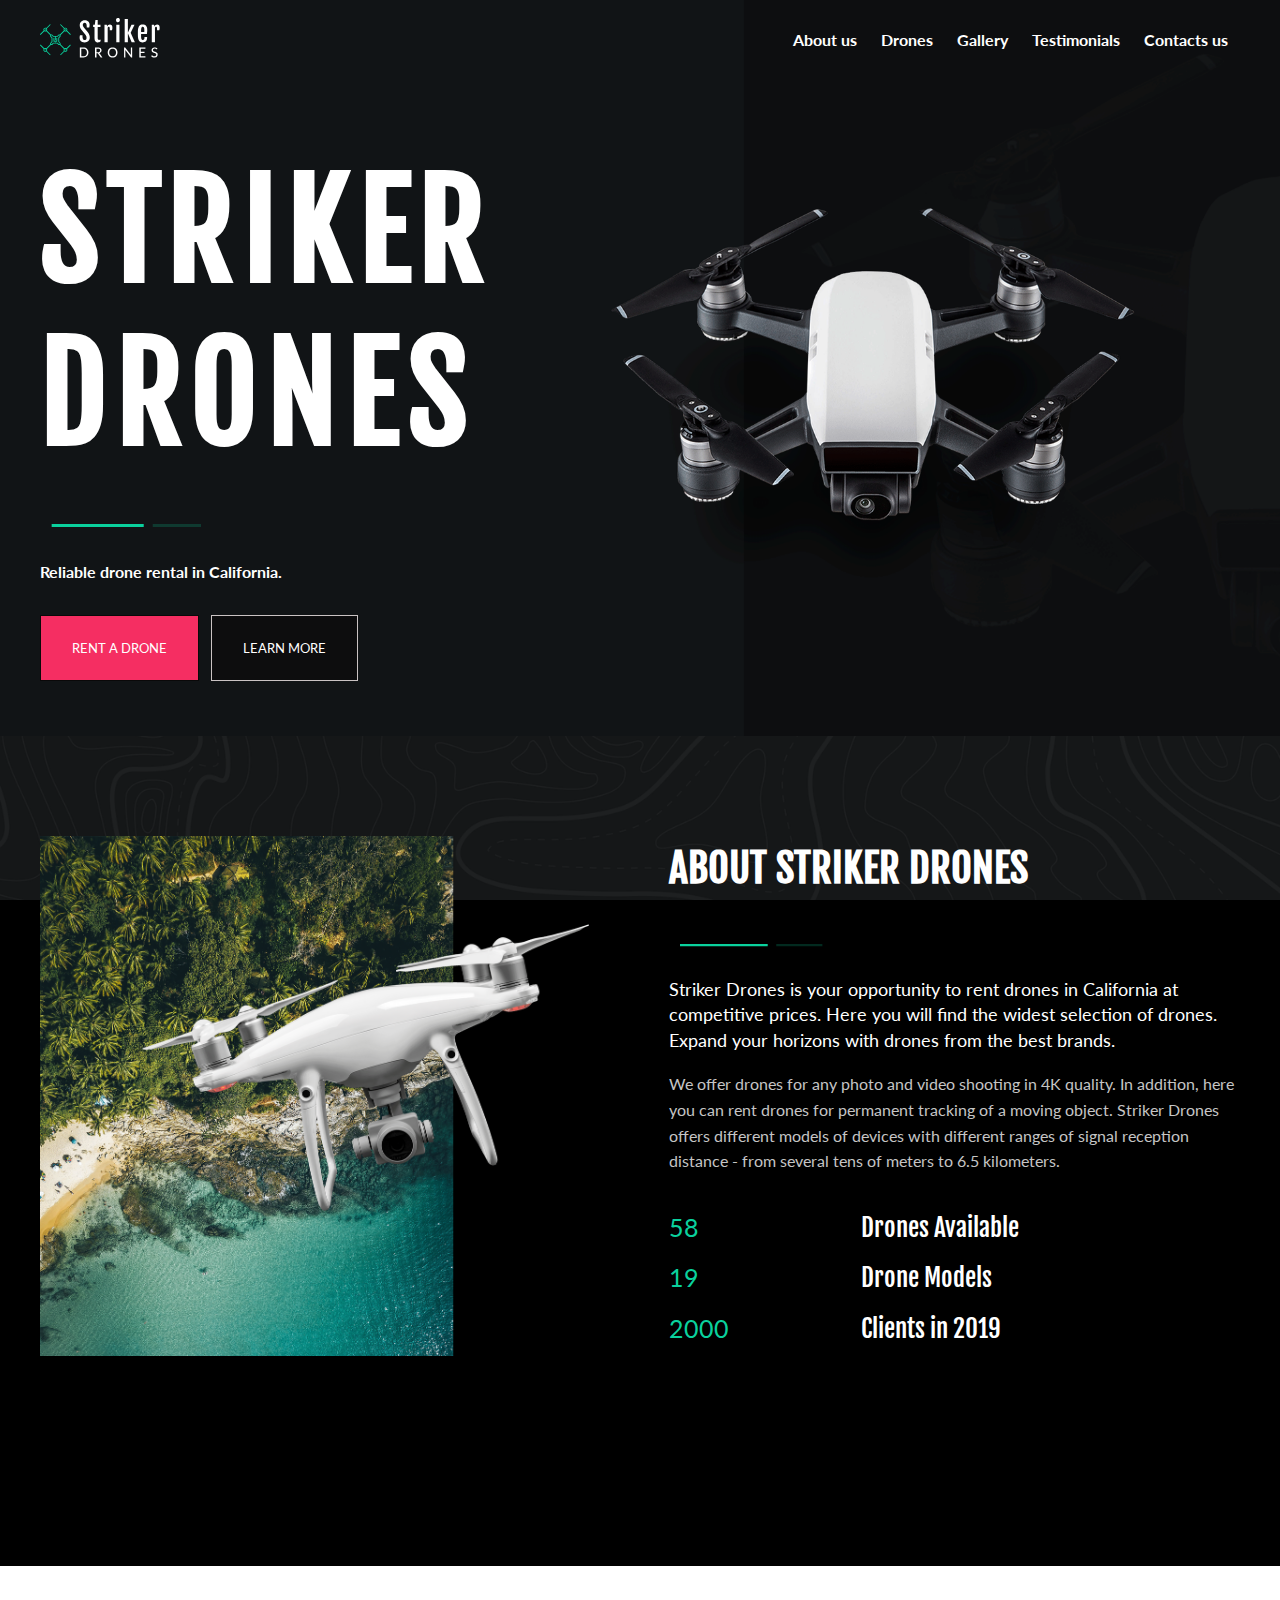
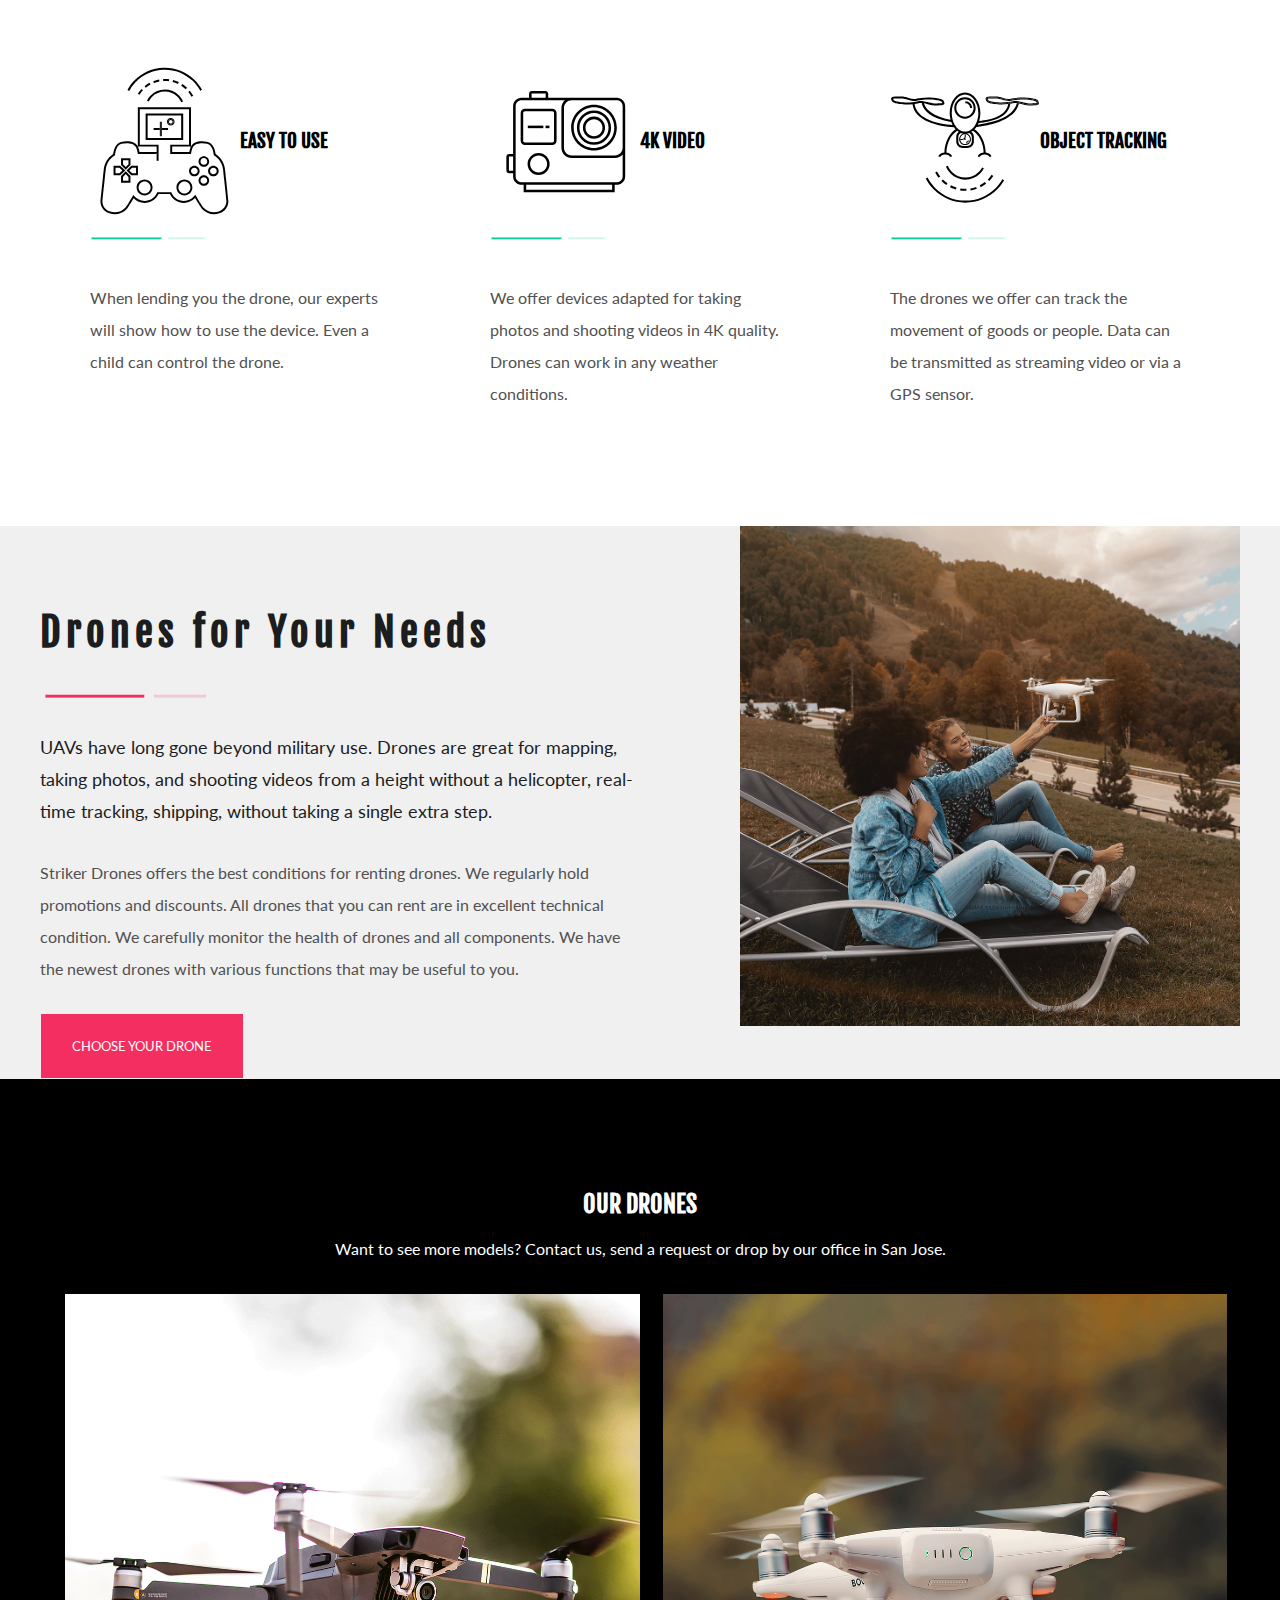
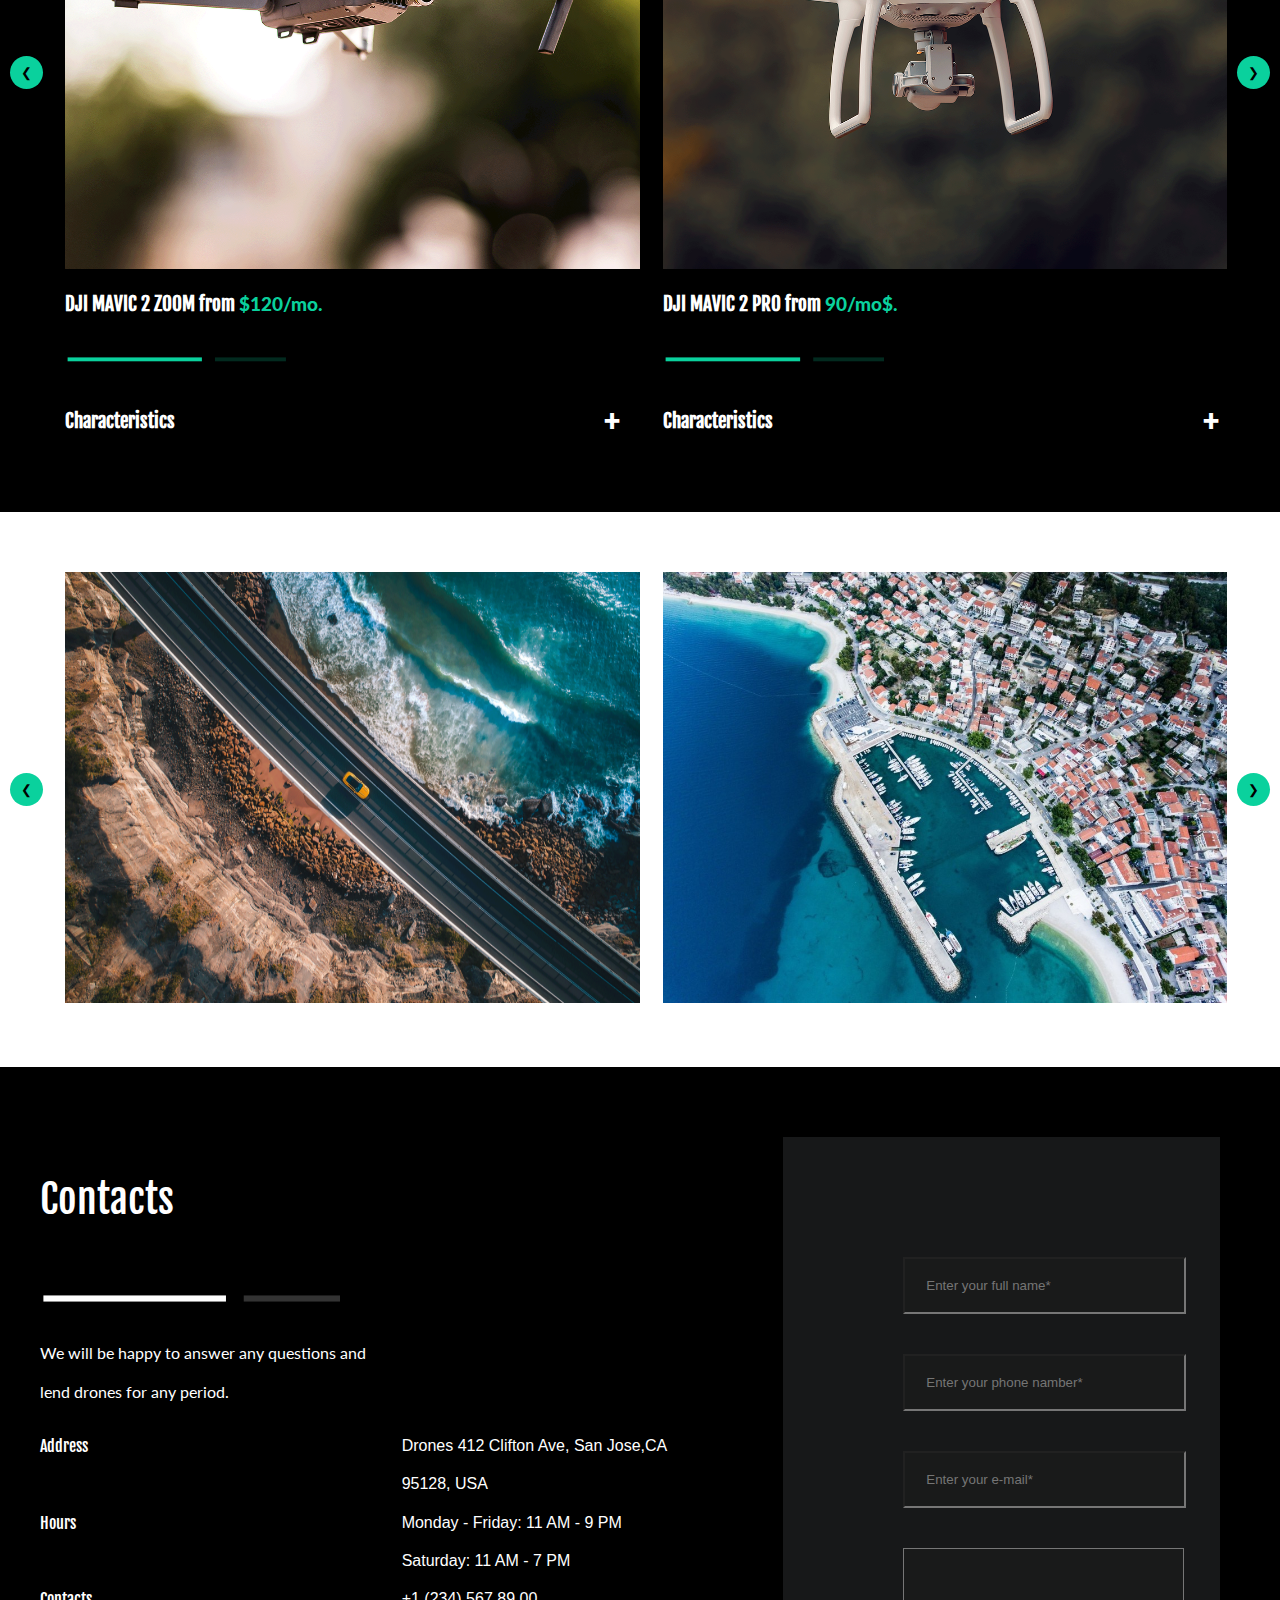
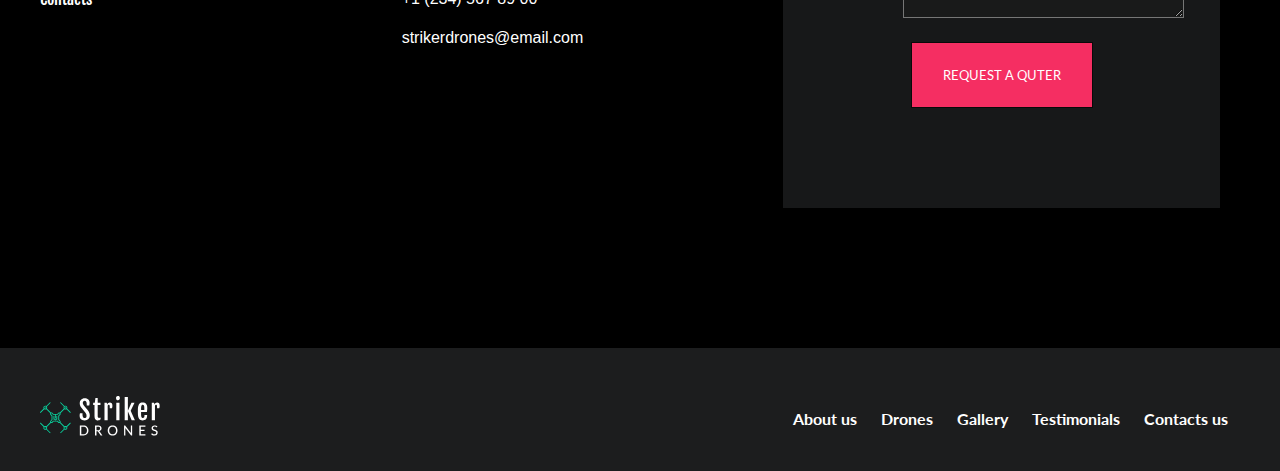
==== commit 36ce96b2: "Sample code" ====
--- a/index.html
+++ b/index.html
@@ -116,7 +116,7 @@
                 </p>
             </div>
             <div class="carousel container">
-                <button class="prev">&#10094</button>
+                <button class="prev">&#10094;</button>
                 <div class="current">
                     <div class="carousel-block">
                         <img src="img/zoom.png">
@@ -227,13 +227,13 @@
                     </div>
 
                 </div>
-                <button class="next">&#10095</button>
+                <button class="next">&#10095;</button>
             </div>
         </div>
         </div>
         <div class="carousel-bg">
             <div class="carousel container">
-                <button class="prev">&#10094</button>
+                <button class="prev">&#10094;</button>
                 <div class="current">
                     <div class="carousel-block">
                         <img src="img/pictures1.png">
@@ -251,7 +251,7 @@
                         <img src="img/pictures4.png">
                     </div>
                 </div>
-                <button class="next">&#10095</button>
+                <button class="next">&#10095;</button>
             </div>
         </div>
 
--- a/css/style.css
+++ b/css/style.css
@@ -402,7 +402,7 @@
 }
 
 .contacts {
-    line-height: 2.2;
+    line-height: 2.4;
 }
 
 .address p {
@@ -414,7 +414,7 @@
 
 .location p {
     font-size: 16px;
-    line-height: 1.7;
+    line-height: 1.8;
     font-family: Lato, sans-serif;
     font-weight: 400;
 }
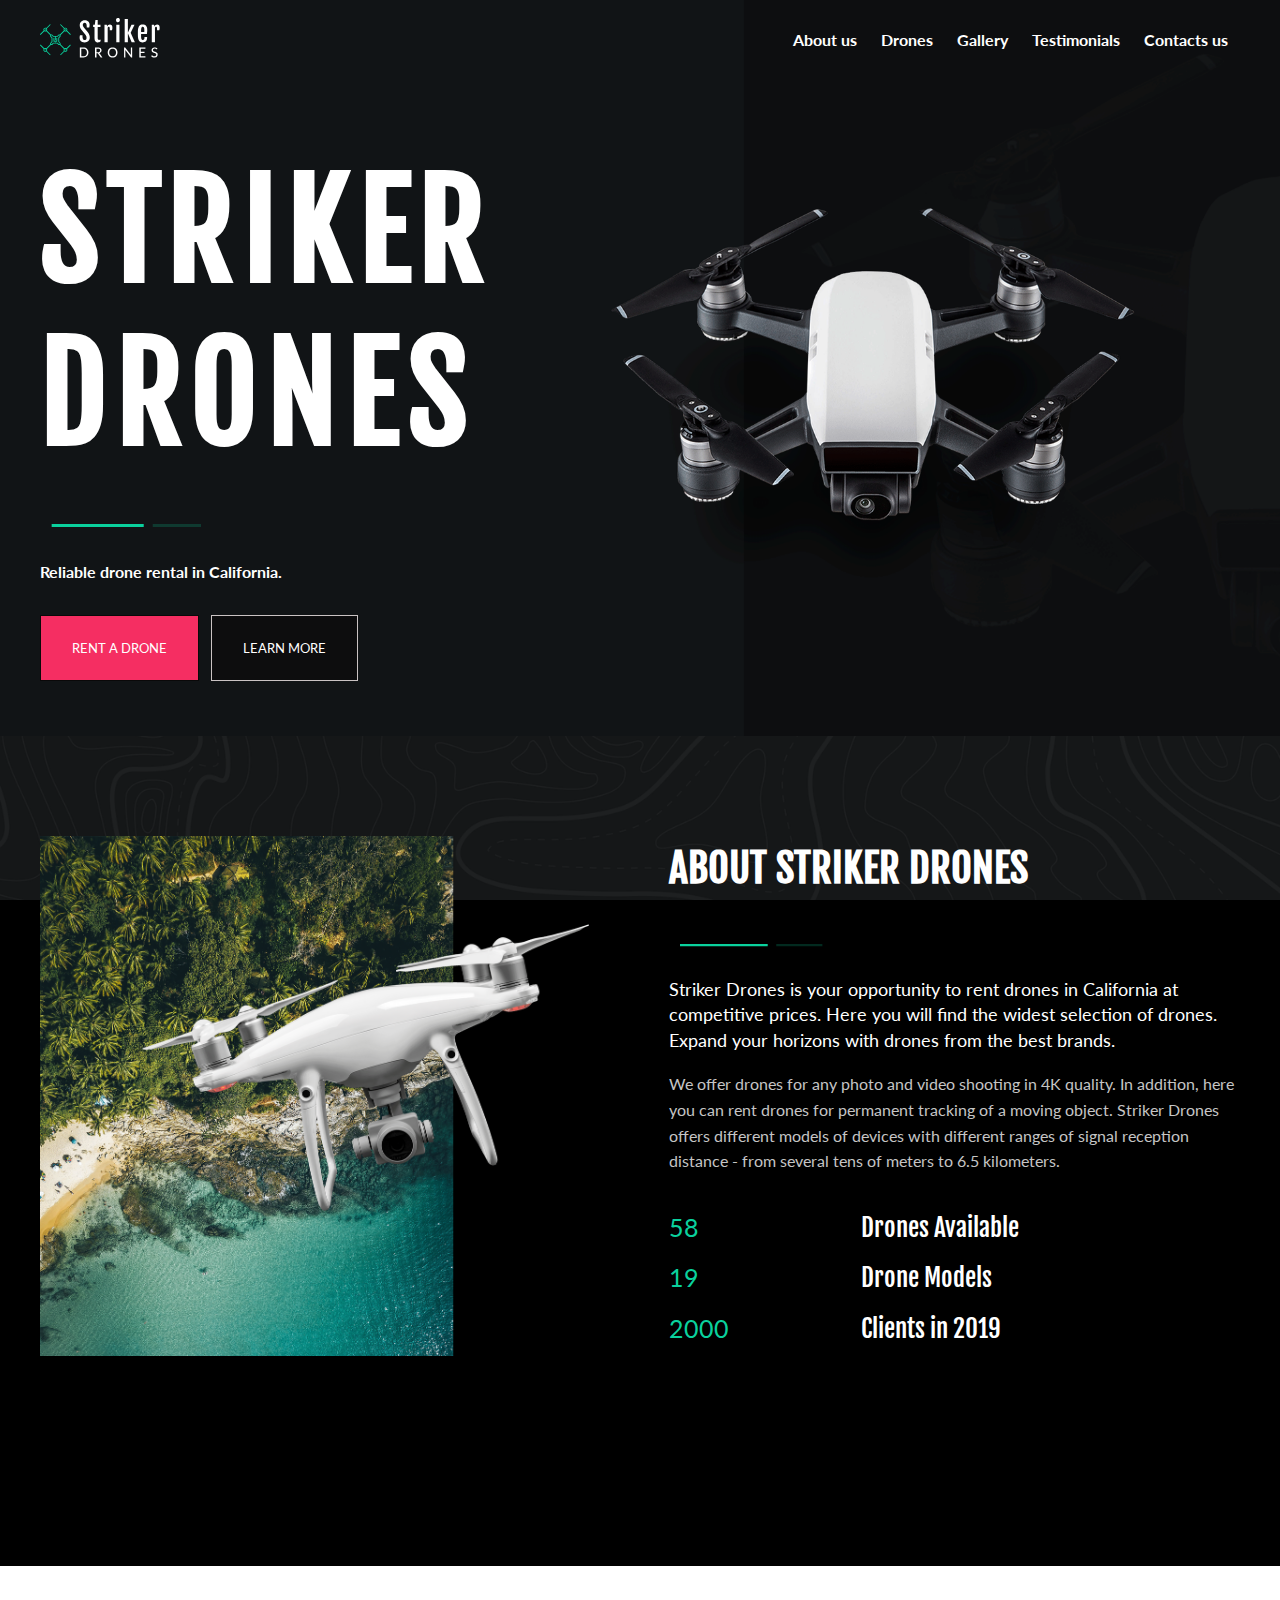
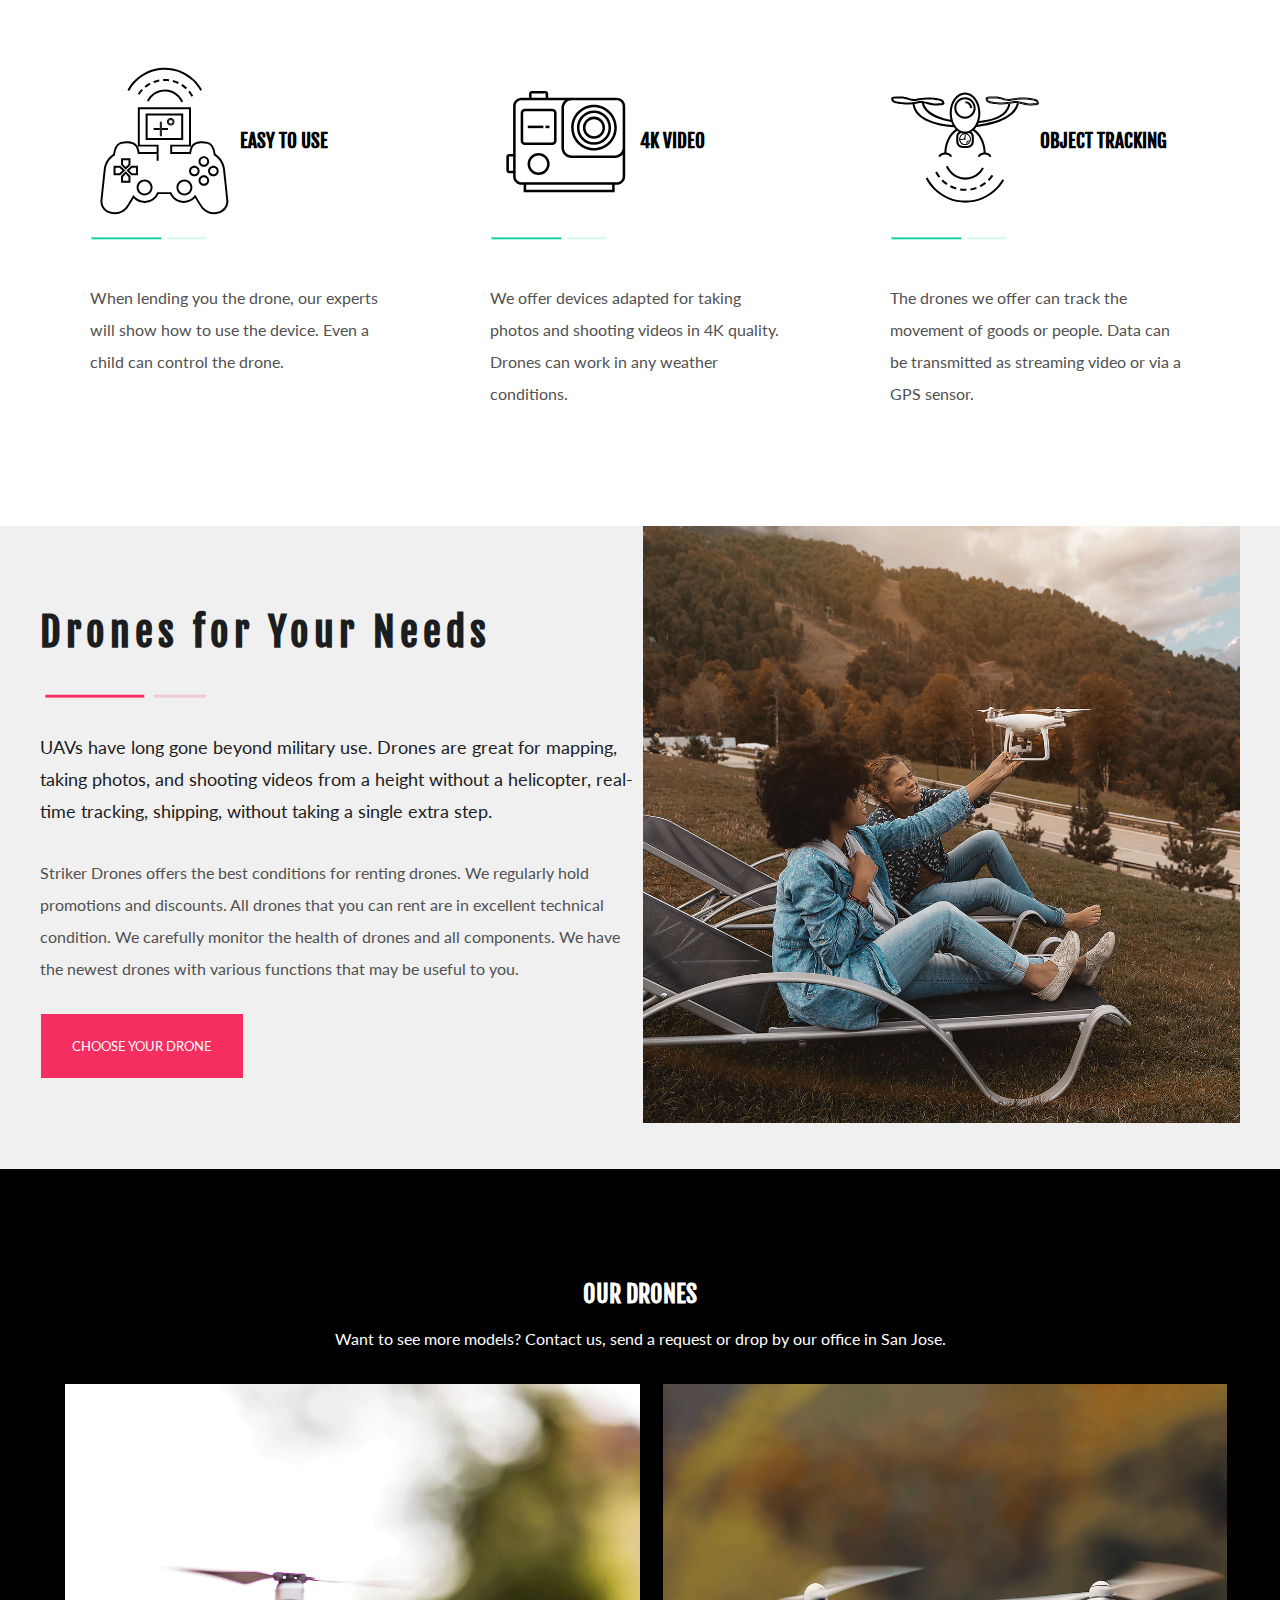
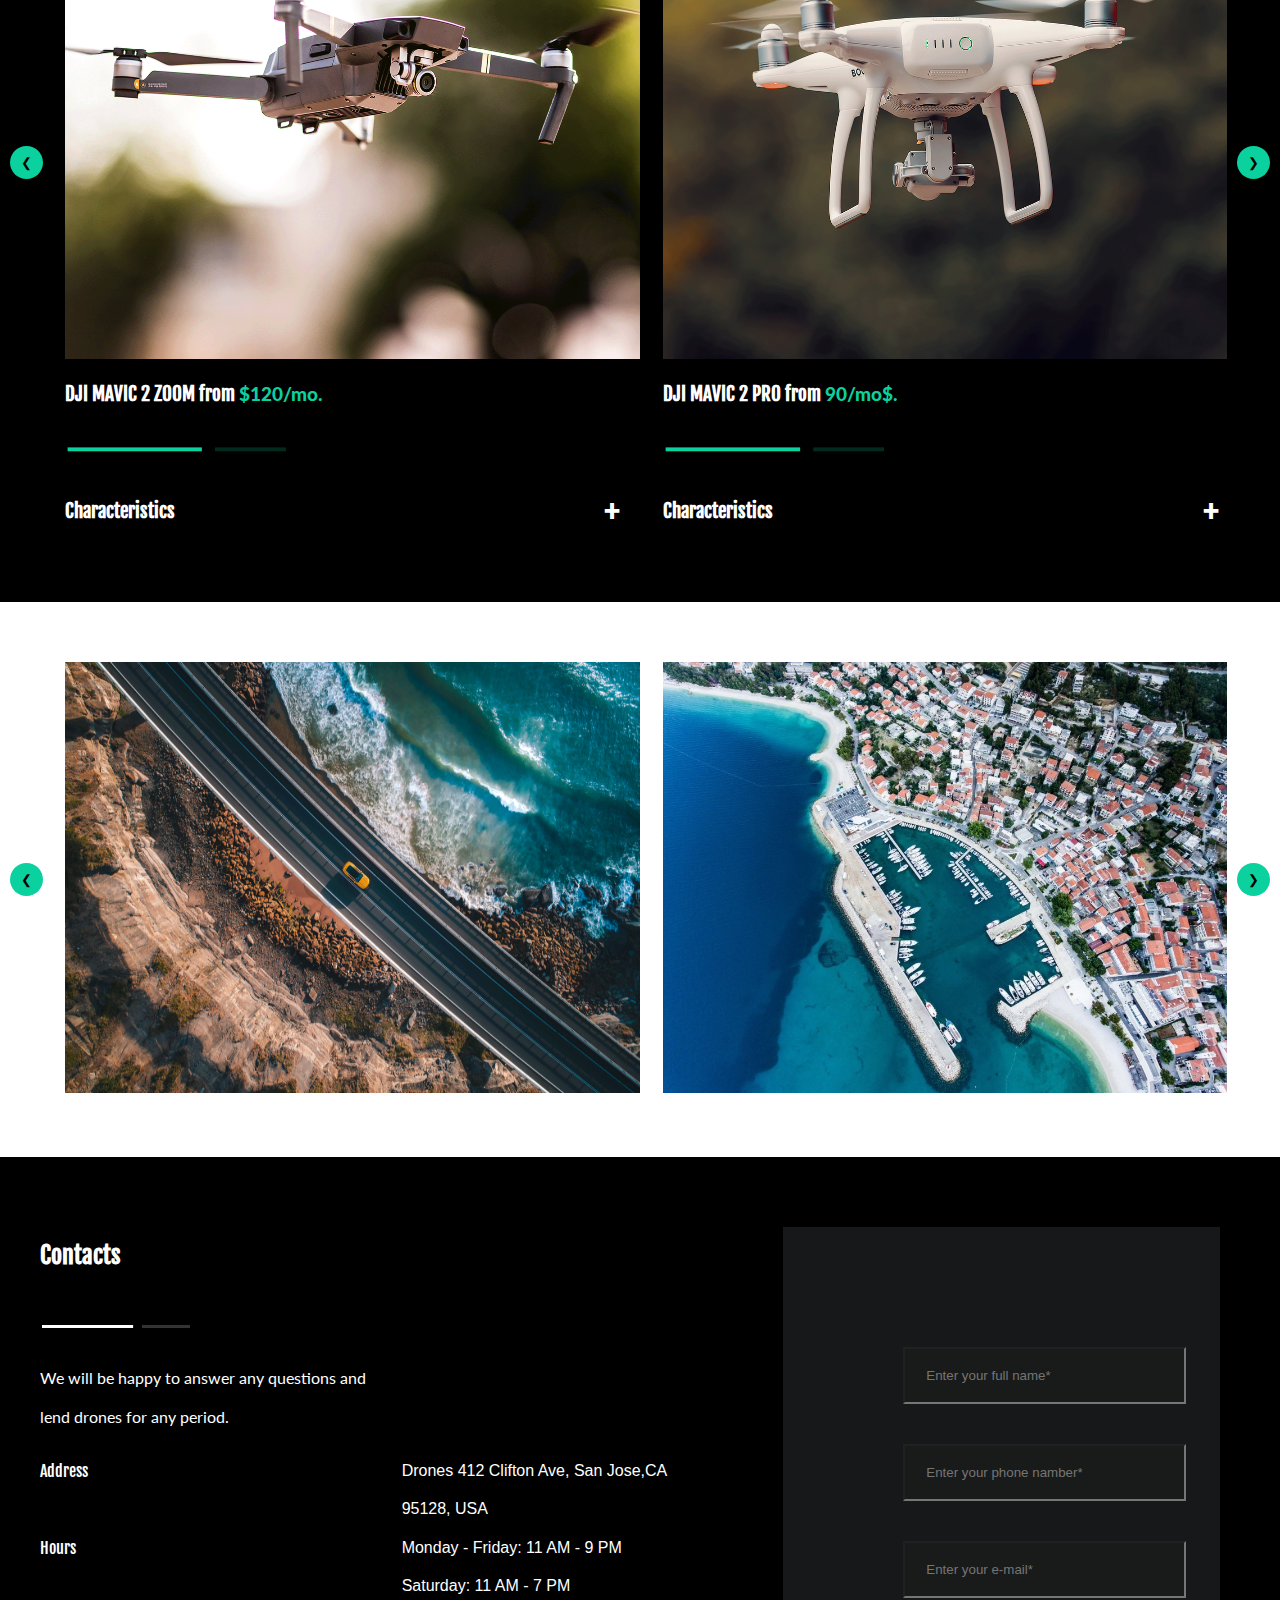
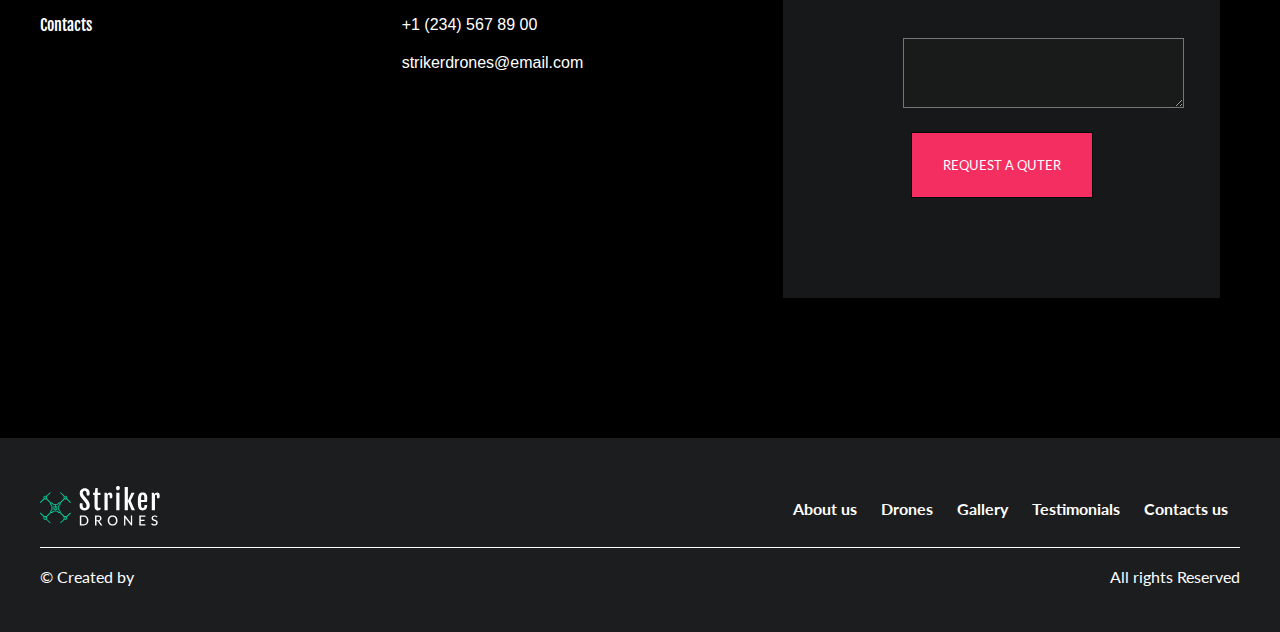
==== commit a1cc9aee: "Sample code" ====
--- a/index.html
+++ b/index.html
@@ -2,326 +2,328 @@
 <html lang="en">
 
 <head>
-    <meta charset="UTF-8">
-    <meta name="viewport" content="width=device-width, initial-scale=1.0">
-    <link rel="stylesheet" href="css/style.css">
-    <link href="https://fonts.googleapis.com/css2?family=Lato:wght@400;700&display=swap" rel="stylesheet">
-    <link href="https://fonts.googleapis.com/css2?family=Fjalla+One&display=swap" rel="stylesheet">
-    <title>Striker Drone</title>
-    <link rel="icon" href="img/title.png">
+  <meta charset="UTF-8">
+  <meta name="viewport" content="width=device-width, initial-scale=1.0">
+  <link rel="stylesheet" href="css/style.css">
+  <link href="https://fonts.googleapis.com/css2?family=Lato:wght@400;700&display=swap" rel="stylesheet">
+  <link href="https://fonts.googleapis.com/css2?family=Fjalla+One&display=swap" rel="stylesheet">
+  <title>Striker Drone</title>
+  <link rel="icon" href="img/title.png">
 </head>
 
 <body>
-    <header>
-        <nav class="container">
-            <div id="logo">
-                <img src="img/logo.svg" alt="striker drone">
-            </div>
-            <div class="menu">
-                <ul>
-                    <li><a href="#aboutus">About us</a></li>
-                    <li><a href="#dronrs">Drones</a></li>
-                    <li><a href="#gallery">Gallery</a></li>
-                    <li><a href="#testimonials">Testimonials</a></li>
-                    <li><a href="#contactsus">Contacts us</a></li>
-                </ul>
-            </div>
-        </nav>
-        <div class="border">
-            <h1>STRIKER<br>DRONES</h1>
-            <img src="img/line.svg" alt="line">
-            <p class="border_page">Reliable drone rental in California.</p>
-            <button class="button_rent">RENT A DRONE</button>
-            <button class="button_learn">LEARN MORE</button>
-        </div>
-
-
-    </header>
-    <main>
-        <div class="second-container-wrap">
-            <div class="container second-container">
-                <img class="banner" src="img/banner.png" alt="banner ">
-                <div class="about-company">
-                    <h2>ABOUT STRIKER DRONES</h2>
-                    <img src="img/line.svg" alt="line ">
-                    <p class="paragraf-one">Striker Drones is your opportunity to rent drones in California at competitive prices. Here you will find the widest selection of drones. Expand your horizons with drones from the best brands.</p>
-                    <p class="paragraf-two">We offer drones for any photo and video shooting in 4K quality. In addition, here you can rent drones for permanent tracking of a moving object. Striker Drones offers different models of devices with different ranges of signal reception
-                        distance - from several tens of meters to 6.5 kilometers.</p>
-                    <div class="collection">
-                        <div class="number">
-                            <p>58</p>
-                            <p>19</p>
-                            <p>2000</p>
-                        </div>
-
-                        <div class="text ">
-                            <p>Drones Available</p>
-                            <p>Drone Models</p>
-                            <p>Clients in 2019</p>
-                        </div>
-                    </div>
-                </div>
-            </div>
-        </div>
-        <div class="basic-container">
-            <div class="intro-icon container">
-                <div class="one-icon">
-                    <div class="icon-wrap">
-                        <img class="icon" src="img/icon1.svg" alt="icon1">
-                        <h3>EASY TO USE</h3>
-                    </div>
-                    <img class="line" src="img/line1.svg" alt="linegreen ">
-                    <p>When lending you the drone, our experts will show how to use the device. Even a child can control the drone.</p>
-                </div>
-                <div class="one-icon">
-                    <div class="icon-wrap">
-                        <img class="icon" src="img/icon2.svg " alt="icon2">
-                        <h3>4K VIDEO</h3>
-                    </div>
-                    <img class="line" src="img/line1.svg " alt="linegreen ">
-                    <p>We offer devices adapted for taking photos and shooting videos in 4K quality. Drones can work in any weather conditions.</p>
-                </div>
-                <div class="one-icon">
-                    <div class="icon-wrap">
-                        <img class="icon" src="img/icon3.svg" alt="icon3 ">
-                        <h3>OBJECT TRACKING</h3>
-                    </div>
-                    <img class="line" src="img/line1.svg" alt="linegreen ">
-                    <p>The drones we offer can track the movement of goods or people. Data can be transmitted as streaming video or via a GPS sensor.</p>
-                </div>
-            </div>
-        </div>
-        <div class="head-drone">
-            <div class="main-drone container">
-                <div class="drones-for">
-                    <h2>Drones for Your Needs</h2>
-                    <img src="img/line2.svg" alt="line-red">
-                    <p class="p-one">UAVs have long gone beyond military use. Drones are great for mapping, taking photos, and shooting videos from a height without a helicopter, real-time tracking, shipping, without taking a single extra step.</p>
-                    <p class="p-two">Striker Drones offers the best conditions for renting drones. We regularly hold promotions and discounts. All drones that you can rent are in excellent technical condition. We carefully monitor the health of drones and all components.
-                        We have the newest drones with various functions that may be useful to you.</p>
-                    <button class="button-choose">CHOOSE YOUR DRONE</button>
-                </div>
-                <div class="bg-photo">
-                    <img src="img/photo.png" alt="drone-photo">
-                </div>
-            </div>
-        </div>
-
-        <div class="carousel-bg-one">
-            <div class="our_drones">
-                <h2>OUR DRONES</h2>
-
-                <p>
-                    Want to see more models? Contact us, send a request or drop by our office in San Jose.
-                </p>
-            </div>
-            <div class="carousel container">
-                <button class="prev">&#10094;</button>
-                <div class="current">
-                    <div class="carousel-block">
-                        <img src="img/zoom.png">
-                        <div class="drone">
-                            <h3>DJI MAVIC 2 ZOOM from <b>$120/mo.</b></h3>
-                            <img class="line" src="img/line1.svg" alt="linegreen ">
-                            <div class="collapse">
-                                <div class="collapse-title">
-                                    <h3>Characteristics</h3>
-                                    <span></span>
-                                </div>
-
-                                <div class="collapse-body">
-                                    <b>Weight</b>
-                                    <p>905 g</p>
-                                    <b>Max.speed</b>
-                                    <p>72 km/h</p>
-                                    <b>Battery</b>
-                                    <p>13800 mAh</p>
-                                    <b>Max.resolution</b>
-                                    <p>12 MP</p>
-                                    <b>Max.flight time</b>
-                                    <p>31 minutes</p>
-                                </div>
-                            </div>
-                        </div>
-                    </div>
-
-                    <div class="carousel-block">
-                        <img src="img/phantom.png">
-                        <div class="drone">
-                            <h3>DJI MAVIC 2 PRO from <b>90/mo$.</b></h3>
-                            <img class="line" src="img/line1.svg" alt="linegreen ">
-                            <div class="collapse">
-                                <div class="collapse-title">
-                                    <h3>Characteristics</h3>
-                                    <span></span>
-                                </div>
-
-                                <div class="collapse-body">
-                                    <b>Weight</b>
-                                    <p>907 g</p>
-                                    <b>Max.speed</b>
-                                    <p>72 km/h</p>
-                                    <b>Battery</b>
-                                    <p>3850 mAh</p>
-                                    <b>Max.resolution</b>
-                                    <p>20 MP</p>
-                                    <b>Max.flight time</b>
-                                    <p>31 minutes</p>
-                                </div>
-                            </div>
-                        </div>
-                    </div>
-
-                    <div class="carousel-block">
-                        <img src="img/phantom.png">
-                        <div class="drone">
-                            <h3>DJI MAVIC 2 PRO from <b>$90/mo.</b></h3>
-                            <img class="line" src="img/line1.svg" alt="linegreen ">
-                            <div class="collapse">
-                                <div class="collapse-title">
-                                    <h3>Characteristics</h3>
-                                    <span></span>
-                                </div>
-
-                                <div class="collapse-body">
-                                    <b>Weight</b>
-                                    <p>907 g</p>
-                                    <b>Max.speed</b>
-                                    <p>72 km/h</p>
-                                    <b>Battery</b>
-                                    <p>3850 mAh</p>
-                                    <b>Max.resolution</b>
-                                    <p>20 MP</p>
-                                    <b>Max.flight time</b>
-                                    <p>31 minutes</p>
-                                </div>
-                            </div>
-                        </div>
-                    </div>
-
-                    <div class="carousel-block">
-                        <img src="img/karma.png">
-                        <div class="drone">
-                            <h3>GOPRO KARMA DRONE from <b>$110/mo.</b></h3>
-                            <img class="line" src="img/line1.svg" alt="linegreen ">
-                            <div class="collapse">
-                                <div class="collapse-title">
-                                    <h3>Characteristics</h3>
-                                    <span></span>
-                                </div>
-                                <div class="collapse-body">
-                                    <b>Weight</b>
-                                    <p>1.94 kg</p>
-                                    <b>Max.speed</b>
-                                    <p>56 km/h</p>
-                                    <b>Battery</b>
-                                    <p>5100 mAh</p>
-                                    <b>Max.resolution</b>
-                                    <p>12.1 MP</p>
-                                    <b>Max.flight time</b>
-                                    <p>20 minutes</p>
-                                </div>
-                            </div>
-                        </div>
-
-                    </div>
-
-                </div>
-                <button class="next">&#10095;</button>
-            </div>
-        </div>
-        </div>
-        <div class="carousel-bg">
-            <div class="carousel container">
-                <button class="prev">&#10094;</button>
-                <div class="current">
-                    <div class="carousel-block">
-                        <img src="img/pictures1.png">
-                    </div>
-
-                    <div class="carousel-block">
-                        <img src="img/pictures2.jpeg">
-                    </div>
-
-                    <div class="carousel-block">
-                        <img src="img/pictures3.jpeg">
-                    </div>
-
-                    <div class="carousel-block">
-                        <img src="img/pictures4.png">
-                    </div>
-                </div>
-                <button class="next">&#10095;</button>
-            </div>
-        </div>
-
-
-
-        <div class="bottom-bg">
-            <div class="bottom container">
-                <div class="contacts">
-                    <h2 id="contacts">Contacts</h2>
-                    <img class="line-bottom" src="/img/line3.svg">
-                    <p>We will be happy to answer any questions and<br> lend drones for any period.</p>
-
-
-                    <dl>
-                        <dt>Address</dt>
-                        <dd>Drones 412 Clifton Ave, San Jose,CA<br> 95128, USA</dd>
-                        <dt>Hours</dt>
-                        <dd>Monday - Friday: 11 AM - 9 PM<br>Saturday: 11 AM - 7 PM</dd>
-                        <dt>Contacts</dt>
-                        <dd>+1 (234) 567 89 00<br>strikerdrones@email.com</dd>
-                    </dl>
-                </div>
-
-                <form>
-                    <form action="# " method="POST ">
-                        <label class="form-label">
-    <input class="form-input" type="text " name="name " placeholder="Enter your full name* ">
-    </label>
-                        <label class="form-label">
-    <input class="form-input" type="tel " name="tel " placeholder="Enter your phone namber* ">
-    </label>
-                        <label class="form-label">
-    <input class="form-input" type="email " name="email " placeholder="Enter your e-mail* ">
-    </label>
-                        <label class="form-label">
-    <textarea class="form-input"   name="message "></textarea>
-    </label>
-                        <button class="button_rent">REQUEST A QUTER</button>
-                    </form>
-                </form>
-
-            </div>
-        </div>
-        </div>
-
-
-
-    </main>
-    <footer>
-        <nav class="container">
-            <div id="logo">
-                <img src="img/logo.svg" alt="striker drone">
-            </div>
-            <div class="menu">
-                <ul>
-                    <li><a href="#aboutus">About us</a></li>
-                    <li><a href="#dronrs">Drones</a></li>
-                    <li><a href="#gallery">Gallery</a></li>
-                    <li><a href="#testimonials">Testimonials</a></li>
-                    <li><a href="#contactsus">Contacts us</a></li>
-                </ul>
-            </div>
-        </nav>
-    </footer>
-
-
-
-
-    <script src="js/main.js"></script>
-    <script src="js/index.js"></script>
+  <header>
+    <nav class="container">
+      <div id="logo">
+        <img src="img/logo.svg" alt="striker drone">
+      </div>
+      <label class="burger-icon"></label>
+      <div class="menu">
+        <ul>
+          <li><a href="#aboutus">About us</a></li>
+          <li><a href="#dronrs">Drones</a></li>
+          <li><a href="#gallery">Gallery</a></li>
+          <li><a href="#testimonials">Testimonials</a></li>
+          <li><a href="#contactsus">Contacts us</a></li>
+        </ul>
+      </div>
+
+    </nav>
+    <div class="border">
+      <h1>STRIKER<br>DRONES</h1>
+      <img src="img/line.svg" alt="line">
+      <p class="border_page">Reliable drone rental in California.</p>
+      <button class="button_rent">RENT A DRONE</button>
+      <button class="button_learn">LEARN MORE</button>
+    </div>
+
+  </header>
+  <main>
+    <a href="#aboutus"></a>
+    <div class="second-container-wrap">
+      <div class="container second-container">
+        <img class="banner" src="img/banner.png" alt="banner ">
+        <div class="about-company">
+          <h2 id="aboutus">ABOUT STRIKER DRONES</h2>
+          <img src="img/line.svg" alt="line ">
+          <p class="paragraf-one">Striker Drones is your opportunity to rent drones in California at competitive prices. Here you will find the widest selection of drones. Expand your horizons with drones from the best brands.</p>
+          <p class="paragraf-two">We offer drones for any photo and video shooting in 4K quality. In addition, here you can rent drones for permanent tracking of a moving object. Striker Drones offers different models of devices with different ranges of signal reception distance - from several tens of meters to 6.5 kilometers.</p>
+          <div class="collection">
+            <div class="number">
+              <p>58</p>
+              <p>19</p>
+              <p>2000</p>
+            </div>
+
+            <div class="text ">
+              <p>Drones Available</p>
+              <p>Drone Models</p>
+              <p>Clients in 2019</p>
+            </div>
+          </div>
+        </div>
+      </div>
+    </div>
+    <div class="basic-container">
+      <div class="intro-icon container">
+        <div class="one-icon">
+          <div class="icon-wrap">
+            <img class="icon" src="img/icon1.svg" alt="icon1">
+            <h3>EASY TO USE</h3>
+          </div>
+          <img class="line" src="img/line1.svg" alt="linegreen ">
+          <p>When lending you the drone, our experts will show how to use the device. Even a child can control the drone.</p>
+        </div>
+        <div class="one-icon">
+          <div class="icon-wrap">
+            <img class="icon" src="img/icon2.svg " alt="icon2">
+            <h3>4K VIDEO</h3>
+          </div>
+          <img class="line" src="img/line1.svg " alt="linegreen ">
+          <p>We offer devices adapted for taking photos and shooting videos in 4K quality. Drones can work in any weather conditions.</p>
+        </div>
+        <div class="one-icon">
+          <div class="icon-wrap">
+            <img class="icon" src="img/icon3.svg" alt="icon3 ">
+            <h3>OBJECT TRACKING</h3>
+          </div>
+          <img class="line" src="img/line1.svg" alt="linegreen ">
+          <p>The drones we offer can track the movement of goods or people. Data can be transmitted as streaming video or via a GPS sensor.</p>
+        </div>
+      </div>
+    </div>
+    <div class="head-drone">
+      <div class="main-drone container">
+        <div class="drones-for">
+          <h2>Drones for Your Needs</h2>
+          <img src="img/line2.svg" alt="line-red">
+          <p class="p-one">UAVs have long gone beyond military use. Drones are great for mapping, taking photos, and shooting videos from a height without a helicopter, real-time tracking, shipping, without taking a single extra step.</p>
+          <p class="p-two">Striker Drones offers the best conditions for renting drones. We regularly hold promotions and discounts. All drones that you can rent are in excellent technical condition. We carefully monitor the health of drones and all components. We have the newest drones with various functions that may be useful to you.</p>
+          <button class="button-choose">CHOOSE YOUR DRONE</button>
+        </div>
+        <div class="bg-photo">
+          <img src="img/photo.png" alt="drone-photo">
+        </div>
+      </div>
+    </div>
+
+    <div id="dronrs" class="carousel-bg-one">
+      <div class="our_drones">
+        <h2>OUR DRONES</h2>
+
+        <p>
+          Want to see more models? Contact us, send a request or drop by our office in San Jose.
+        </p>
+      </div>
+      <div class="carousel container">
+        <button class="prev">&#10094</button>
+        <div class="current">
+          <div class="carousel-block">
+            <img src="img/zoom.png">
+            <div class="drone">
+              <h3>DJI MAVIC 2 ZOOM from <b>$120/mo.</b></h3>
+              <img class="line" src="img/line1.svg" alt="linegreen ">
+              <div class="collapse">
+                <div class="collapse-title">
+                  <h3>Characteristics</h3>
+                  <span></span>
+                </div>
+
+                <div class="collapse-body">
+                  <b>Weight</b>
+                  <p>905 g</p>
+                  <b>Max.speed</b>
+                  <p>72 km/h</p>
+                  <b>Battery</b>
+                  <p>13800 mAh</p>
+                  <b>Max.resolution</b>
+                  <p>12 MP</p>
+                  <b>Max.flight time</b>
+                  <p>31 minutes</p>
+                </div>
+              </div>
+            </div>
+          </div>
+
+          <div class="carousel-block">
+            <img src="img/phantom.png">
+            <div class="drone">
+              <h3>DJI MAVIC 2 PRO from <b>90/mo$.</b></h3>
+              <img class="line" src="img/line1.svg" alt="linegreen ">
+              <div class="collapse">
+                <div class="collapse-title">
+                  <h3>Characteristics</h3>
+                  <span></span>
+                </div>
+
+                <div class="collapse-body">
+                  <b>Weight</b>
+                  <p>907 g</p>
+                  <b>Max.speed</b>
+                  <p>72 km/h</p>
+                  <b>Battery</b>
+                  <p>3850 mAh</p>
+                  <b>Max.resolution</b>
+                  <p>20 MP</p>
+                  <b>Max.flight time</b>
+                  <p>31 minutes</p>
+                </div>
+              </div>
+            </div>
+          </div>
+
+          <div class="carousel-block">
+            <img src="img/phantom.png">
+            <div class="drone">
+              <h3>DJI MAVIC 2 PRO from <b>$90/mo.</b></h3>
+              <img class="line" src="img/line1.svg" alt="linegreen ">
+              <div class="collapse">
+                <div class="collapse-title">
+                  <h3>Characteristics</h3>
+                  <span></span>
+                </div>
+
+                <div class="collapse-body">
+                  <b>Weight</b>
+                  <p>907 g</p>
+                  <b>Max.speed</b>
+                  <p>72 km/h</p>
+                  <b>Battery</b>
+                  <p>3850 mAh</p>
+                  <b>Max.resolution</b>
+                  <p>20 MP</p>
+                  <b>Max.flight time</b>
+                  <p>31 minutes</p>
+                </div>
+              </div>
+            </div>
+          </div>
+
+          <div class="carousel-block">
+            <img src="img/karma.png">
+            <div class="drone">
+              <h3>GOPRO KARMA DRONE from <b>$110/mo.</b></h3>
+              <img class="line" src="img/line1.svg" alt="linegreen ">
+              <div class="collapse">
+                <div class="collapse-title">
+                  <h3>Characteristics</h3>
+                  <span></span>
+                </div>
+                <div class="collapse-body">
+                  <b>Weight</b>
+                  <p>1.94 kg</p>
+                  <b>Max.speed</b>
+                  <p>56 km/h</p>
+                  <b>Battery</b>
+                  <p>5100 mAh</p>
+                  <b>Max.resolution</b>
+                  <p>12.1 MP</p>
+                  <b>Max.flight time</b>
+                  <p>20 minutes</p>
+                </div>
+              </div>
+            </div>
+
+          </div>
+
+        </div>
+        <button class="next">&#10095</button>
+      </div>
+    </div>
+    </div>
+    <div class="carousel-bg">
+      <div id="gallery" class="carousel container">
+        <button class="prev">&#10094</button>
+        <div class="current">
+          <div class="carousel-block">
+            <img src="img/pictures1.png">
+          </div>
+
+          <div class="carousel-block">
+            <img src="img/pictures2.jpeg">
+          </div>
+
+          <div class="carousel-block">
+            <img src="img/pictures3.jpeg">
+          </div>
+
+          <div class="carousel-block">
+            <img src="img/pictures4.png">
+          </div>
+        </div>
+        <button class="next">&#10095</button>
+      </div>
+    </div>
+
+    <div class="bottom-bg">
+      <div class="bottom container">
+        <div id="contactsus" class="contacts">
+          <h2>Contacts</h2>
+          <img class="line-bottom" src="/img/line3.svg">
+          <p>We will be happy to answer any questions and
+            <br> lend drones for any period.</p>
+          <dl>
+            <dt>Address</dt>
+            <dd>Drones 412 Clifton Ave, San Jose,CA
+              <br> 95128, USA</dd>
+            <dt>Hours</dt>
+            <dd>Monday - Friday: 11 AM - 9 PM
+              <br>Saturday: 11 AM - 7 PM</dd>
+            <dt>Contacts</dt>
+            <dd>+1 (234) 567 89 00
+              <br>strikerdrones@email.com</dd>
+          </dl>
+        </div>
+        <form>
+          <form action="# " method="POST ">
+            <label class="form-label">
+              <input class="form-input" type="text " name="name " placeholder="Enter your full name* ">
+            </label>
+            <label class="form-label">
+              <input class="form-input" type="tel " name="tel " placeholder="Enter your phone namber* ">
+            </label>
+            <label class="form-label">
+              <input class="form-input" type="email " name="email " placeholder="Enter your e-mail* ">
+            </label>
+            <label class="form-label">
+              <textarea class="form-input" name="message "></textarea>
+            </label>
+            <button class="button_rent">REQUEST A QUTER</button>
+          </form>
+        </form>
+
+      </div>
+    </div>
+    </div>
+  </main>
+  <footer>
+    <nav class="container">
+      <div id="logo">
+        <img src="img/logo.svg" alt="striker drone">
+      </div>
+      <div class="menu">
+        <ul>
+          <li><a href="#aboutus">About us</a></li>
+          <li><a href="#dronrs">Drones</a></li>
+          <li><a href="#gallery">Gallery</a></li>
+          <li><a href="#testimonials">Testimonials</a></li>
+          <li><a href="#contactsus">Contacts us</a></li>
+        </ul>
+      </div>
+    </nav>
+
+    <div class="footer-line">
+      <div class="footer-whiteline"></div>
+    </div>
+    <div class="copyrights">
+      <p>© Created by</p>
+      <p>All rights Reserved</p>
+    </div>
+
+  </footer>
+
+  <script src="js/carousel.js"></script>
+  <script src="js/collapse.js"></script>
 </body>
 
 </html>--- a/css/style.css
+++ b/css/style.css
@@ -1,3 +1,7 @@
+html {
+    scroll-behavior: smooth;
+}
+
 body {
     background-color: black;
     margin: 0;
@@ -259,8 +263,9 @@
 
 .drones-for {
     padding-top: 90px;
+    padding-bottom: 90px;
     line-height: 200%;
-    padding-right: 100px;
+    margin-right: 0;
 }
 
 .drones-for img {
@@ -327,7 +332,7 @@
     background: #FFFFFF;
     background-size: cover;
     background-position: center;
-    min-height: 460px;
+    min-height: 200px;
     padding-top: 60px;
 }
 
@@ -391,7 +396,7 @@
 }
 
 .line-bottom {
-    width: 100%;
+    width: 50%;
 }
 
 .colect-add {
@@ -414,7 +419,7 @@
 
 .location p {
     font-size: 16px;
-    line-height: 1.8;
+    line-height: 1.7;
     font-family: Lato, sans-serif;
     font-weight: 400;
 }
@@ -522,4 +527,40 @@
     dd {
         width: 50%;
     }
+}
+
+.whiteline::before {
+    content: "";
+    display: inline-block;
+    width: 85.5px;
+    height: 3px;
+    background: white;
+    margin: 0 auto;
+}
+
+.footer-whiteline::before {
+    content: "";
+    display: inline-block;
+    width: 1200px;
+    min-width: 360px;
+    height: 0.1px;
+    background: white;
+}
+
+.footer-line {
+    display: flex;
+    justify-content: center;
+    max-width: 1200px;
+    min-width: 360px;
+    overflow: hidden;
+    text-align: center;
+    margin: 0 auto;
+}
+
+.copyrights {
+    display: flex;
+    justify-content: space-between;
+    max-width: 1200px;
+    min-width: 360px;
+    margin: 0 auto;
 }